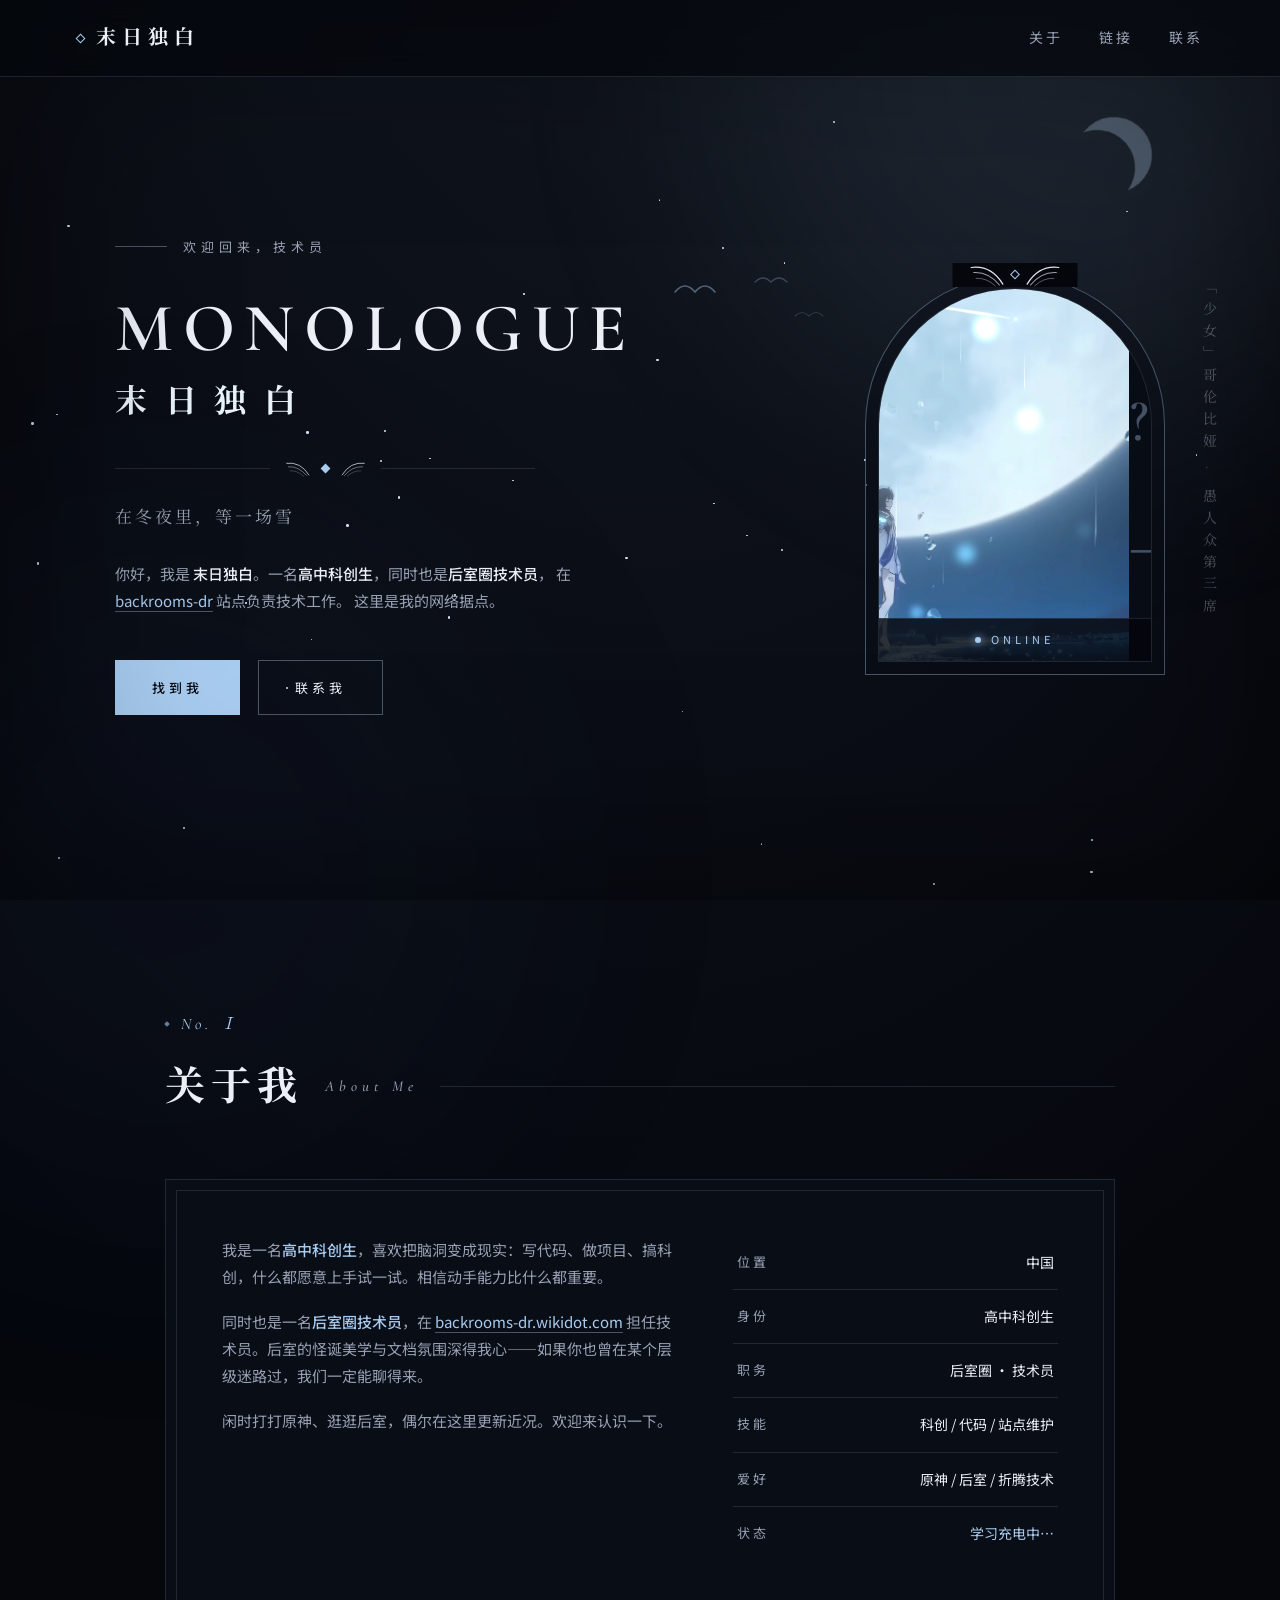
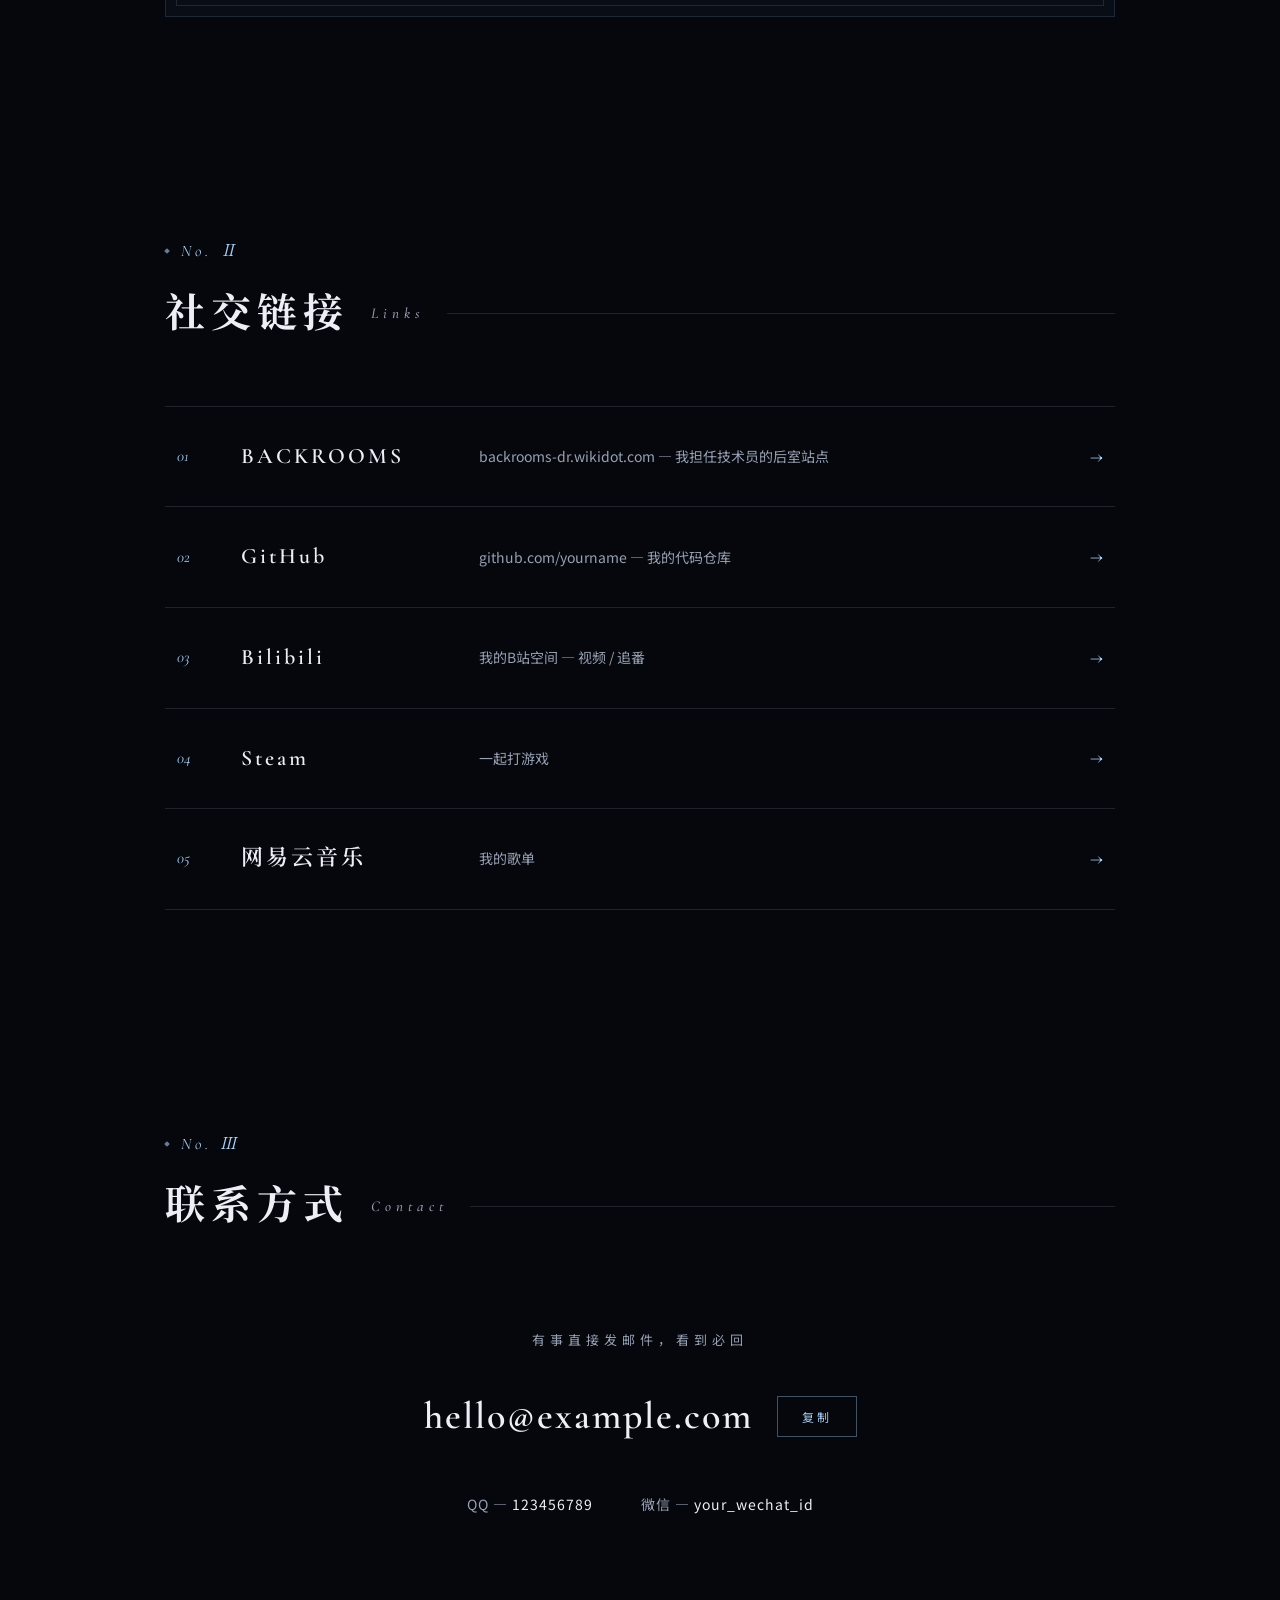
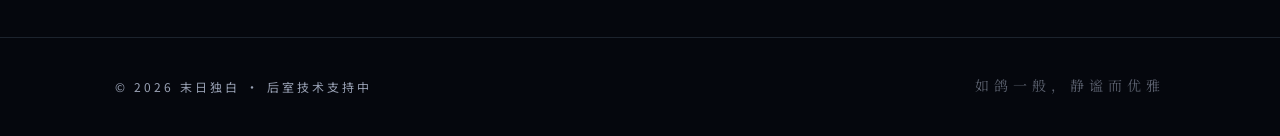
==== index.html @ f0ac4d28 "Initial commit: 末日独白个人主页" ====
<!DOCTYPE html>
<html lang="zh-CN">
<head>
<meta charset="UTF-8">
<meta name="viewport" content="width=device-width, initial-scale=1.0">
<!-- ============ 网页标题（浏览器标签页显示的文字） ============ -->
<title>末日独白 // 个人主页</title>
<!-- 衬线字体（优雅高级感），加载失败会自动用系统字体，不影响使用 -->
<link rel="preconnect" href="https://fonts.googleapis.com">
<link href="https://fonts.googleapis.com/css2?family=Cormorant+Garamond:ital,wght@0,500;0,600;0,700;1,500&family=Noto+Serif+SC:wght@400;600;700&family=Noto+Sans+SC:wght@400;500&display=swap" rel="stylesheet">
<style>
/* ============================================================
   配色变量 —— 月光冰蓝 × 银白（哥伦比娅印象 · 月夜白翼）
   ============================================================ */
:root {
  --bg: #05070d;                        /* 页面底色：深夜蓝黑 */
  --bg-card: #090d16;                   /* 卡片底色 */
  --line: rgba(168,204,240,.14);        /* 细线（发丝级） */
  --line-strong: rgba(168,204,240,.38); /* 强调细线 */
  --accent: #a8ccf0;                    /* 主色：月光冰蓝 */
  --accent-2: #e9f1fb;                  /* 副色：银白（白翼鸽羽） */
  --text: #eceff6;                      /* 主文字 */
  --text-dim: #98a0b3;                  /* 次要文字 */
  --serif: 'Cormorant Garamond', 'Noto Serif SC', 'Songti SC', serif;
  --sans: 'Noto Sans SC', 'Microsoft YaHei', sans-serif;
}

* { margin: 0; padding: 0; box-sizing: border-box; }
html { scroll-behavior: smooth; scroll-padding-top: 90px; }

body {
  background:
    radial-gradient(ellipse 90% 55% at 50% -10%, rgba(150,185,230,.09), transparent),
    var(--bg);
  color: var(--text);
  font-family: var(--sans);
  overflow-x: hidden;
  line-height: 1.8;
}

::selection { background: var(--accent); color: #000; }

/* 细滚动条 */
::-webkit-scrollbar { width: 8px; }
::-webkit-scrollbar-track { background: var(--bg); }
::-webkit-scrollbar-thumb { background: #1c2740; border-radius: 4px; }
::-webkit-scrollbar-thumb:hover { background: #2a3a5c; }

/* 页面四角暗角（聚焦视线） */
.vignette {
  position: fixed; inset: 0; z-index: 40; pointer-events: none;
  box-shadow: inset 0 0 16vw rgba(0,0,0,.5);
}

/* ============================================================
   背景层：柔光 + 星空 + 飘落的白羽（后两者由脚本生成）
   ============================================================ */
.bg-glow {
  position: fixed; z-index: -2; pointer-events: none;
  width: 55vw; height: 55vw; border-radius: 50%;
  filter: blur(130px); opacity: .1;
}
.bg-glow.g1 { top: -22vw; right: -12vw; background: var(--accent); }
.bg-glow.g2 { bottom: -25vw; left: -15vw; background: #22355e; }

.star {
  position: fixed; z-index: -1; pointer-events: none;
  width: var(--s); height: var(--s); border-radius: 50%;
  background: #cfe0f5;
  left: var(--x); top: var(--y);
  animation: twinkle var(--d) ease-in-out var(--delay) infinite alternate;
}
@keyframes twinkle { from { opacity: .04; } to { opacity: .5; } }

.feather {
  position: fixed; top: 0; left: var(--x); z-index: -1;
  width: var(--s); height: calc(var(--s) * 1.9);
  background: linear-gradient(160deg, rgba(233,241,251,.7), rgba(168,204,240,.06));
  border-radius: 80% 0 80% 0;
  pointer-events: none; opacity: 0;
  animation: feather-fall var(--d) linear var(--delay) infinite;
}
@keyframes feather-fall {
  0%   { transform: translate3d(0, -8vh, 0) rotate(0deg); opacity: 0; }
  10%  { opacity: var(--o); }
  90%  { opacity: var(--o); }
  100% { transform: translate3d(var(--sway), 112vh, 0) rotate(300deg); opacity: 0; }
}

/* 菱形饰章 */
.dm {
  display: inline-block; width: 7px; height: 7px;
  background: var(--accent); transform: rotate(45deg); flex-shrink: 0;
}
.dm.sm { width: 4px; height: 4px; opacity: .6; }
.dm.hollow { background: transparent; border: 1px solid var(--accent); }

/* 白翼饰件（哥伦比娅头饰意象） */
.wing { width: 40px; height: 24px; display: block; color: var(--accent-2); }
.wing.flip { transform: scaleX(-1); }
.wing.w-sm { width: 28px; height: 17px; opacity: .85; }

/* ============================================================
   入场动画
   ============================================================ */
@keyframes rise { from { opacity: 0; transform: translateY(22px); } to { opacity: 1; transform: none; } }
nav { animation: rise .8s ease both; }
.hero-left > * { animation: rise .9s ease both; }
.hero-left > *:nth-child(1) { animation-delay: .15s; }
.hero-left > *:nth-child(2) { animation-delay: .25s; }
.hero-left > *:nth-child(3) { animation-delay: .35s; }
.hero-left > *:nth-child(4) { animation-delay: .45s; }
.hero-left > *:nth-child(5) { animation-delay: .55s; }
.hero-left > *:nth-child(6) { animation-delay: .65s; }
.hero-left > *:nth-child(7) { animation-delay: .75s; }
.hero-right { animation: rise 1s .4s ease both; }

/* ============================================================
   导航栏
   ============================================================ */
nav {
  position: fixed; top: 0; left: 0; right: 0; z-index: 100;
  display: flex; justify-content: space-between; align-items: center;
  padding: 20px 6vw;
  background: rgba(5,7,13,.72);
  backdrop-filter: blur(14px);
  -webkit-backdrop-filter: blur(14px);
  border-bottom: 1px solid var(--line);
}
.nav-logo {
  font-family: var(--serif); font-weight: 700; font-size: 20px;
  letter-spacing: 6px; color: var(--text); text-decoration: none;
  display: flex; align-items: center; gap: 12px;
}
.nav-links { display: flex; gap: 36px; }
.nav-links a {
  color: var(--text-dim); text-decoration: none; font-size: 14px;
  letter-spacing: 3px; transition: color .3s; position: relative; padding: 4px 0;
}
.nav-links a::after {
  content: ''; position: absolute; left: 0; right: 0; bottom: 0; height: 1px;
  background: var(--accent); transform: scaleX(0); transition: transform .35s;
  transform-origin: left;
}
.nav-links a:hover { color: var(--text); }
.nav-links a:hover::after { transform: scaleX(1); }

/* ============================================================
   Hero 主视觉区
   ============================================================ */
.hero {
  min-height: 100vh;
  display: flex; align-items: center; justify-content: space-between;
  gap: 70px; padding: 150px 9vw 100px;
  position: relative;
}
.hero-left { max-width: 600px; }

.hero-tag {
  color: var(--text-dim); font-size: 13px; letter-spacing: 5px;
  margin-bottom: 34px; display: flex; align-items: center; gap: 16px;
}
.hero-tag::before { content: ''; width: 52px; height: 1px; background: var(--line-strong); }

.hero-name {
  font-family: var(--serif);
  font-size: clamp(36px, 5.6vw, 68px);
  font-weight: 600; line-height: 1.1;
  letter-spacing: .14em;
  margin-bottom: 6px;
}
.hero-cn {
  font-family: var(--serif);
  font-size: clamp(22px, 3vw, 32px); font-weight: 700;
  letter-spacing: .55em; color: var(--accent-2);
}

/* 分隔线 · 白翼衔菱 */
.hero-divider { display: flex; align-items: center; gap: 12px; margin: 30px 0 26px; max-width: 420px; }
.hero-divider::before, .hero-divider::after { content: ''; flex: 1; height: 1px; background: var(--line); }

/* 轮播短句（淡入淡出） */
.hero-motto {
  font-family: var(--serif); font-size: 17px; color: var(--text-dim);
  letter-spacing: 3px; min-height: 30px; margin-bottom: 26px;
}
.hero-motto span { transition: opacity .6s ease; }
.hero-motto span.fade { opacity: 0; }

.hero-desc { color: var(--text-dim); max-width: 520px; margin-bottom: 46px; font-size: 15px; }
.hero-desc b { color: var(--text); font-weight: 500; }
.hero-desc a { color: var(--accent); text-decoration: none; border-bottom: 1px solid var(--line-strong); transition: color .3s, border-color .3s; }
.hero-desc a:hover { color: var(--accent-2); border-color: var(--accent-2); }

.hero-btns { display: flex; gap: 18px; flex-wrap: wrap; }
.btn {
  font-size: 13px; letter-spacing: 4px; padding: 15px 36px;
  text-decoration: none; transition: all .35s; border: 1px solid var(--line-strong);
}
.btn-primary { background: var(--accent); border-color: var(--accent); color: #070b14; font-weight: 500; }
.btn-primary:hover { background: var(--accent-2); border-color: var(--accent-2); }
.btn-ghost { color: var(--text); background: transparent; }
.btn-ghost:hover { border-color: var(--accent); color: var(--accent); }

/* 弯月（月夜意象） */
.hero-moon {
  position: absolute; top: 13vh; right: 10vw; z-index: -1;
  width: 76px; height: 76px; border-radius: 50%;
  box-shadow: inset -20px 7px 0 0 rgba(190,215,245,.3);
  transform: rotate(-18deg);
  animation: moon-drift 12s ease-in-out infinite alternate;
  pointer-events: none;
}
@keyframes moon-drift { from { transform: rotate(-18deg) translateY(0); } to { transform: rotate(-18deg) translateY(14px); } }

/* 鸽群线稿 */
.hero-birds {
  position: absolute; top: 30vh; right: 34vw; z-index: -1;
  opacity: .55; animation: birds-drift 10s ease-in-out infinite alternate;
  pointer-events: none;
}
@keyframes birds-drift {
  from { transform: translate(0, 0); }
  to   { transform: translate(-30px, 16px); }
}

/* 头像卡片（拱形画框 + 白翼冠饰 —— 哥伦比娅头饰意象） */
.hero-right { position: relative; flex-shrink: 0; }
.avatar-frame {
  width: min(300px, 32vw);
  padding: 12px;
  border: 1px solid var(--line-strong);
  border-radius: 999px 999px 0 0;   /* 拱形 */
  background: rgba(9,13,22,.5);
  position: relative;
}
.frame-ornament {
  position: absolute; top: -13px; left: 50%; transform: translateX(-50%);
  display: flex; align-items: center; gap: 7px; z-index: 3;
  padding: 0 12px; background: var(--bg);
}
.avatar-inner {
  position: relative; aspect-ratio: 3/4.1;
  border: 1px solid var(--line);
  border-radius: 999px 999px 0 0;
  overflow: hidden;
  display: flex; align-items: center; justify-content: center;
  background: var(--bg-card);
}
.avatar-inner img { width: 100%; height: 100%; object-fit: cover; display: block; }
.avatar-placeholder {
  font-family: var(--serif); color: var(--line-strong);
  font-size: 60px; font-weight: 500; user-select: none;
}
.avatar-caption {
  position: absolute; bottom: 0; left: 0; right: 0;
  display: flex; justify-content: center; align-items: center;
  padding: 11px 16px; font-size: 11px; letter-spacing: 4px;
  color: var(--accent);
  background: rgba(5,7,13,.82); border-top: 1px solid var(--line);
}
.avatar-caption i {
  width: 6px; height: 6px; border-radius: 50%; margin-right: 10px;
  background: var(--accent); box-shadow: 0 0 8px var(--accent);
}

/* 竖排中文装饰 */
.vertical-side {
  position: absolute; right: -56px; top: 4px;
  writing-mode: vertical-rl; font-family: var(--serif);
  font-size: 14px; letter-spacing: 8px;
  color: var(--text-dim); opacity: .55; user-select: none;
}

/* ============================================================
   通用区块
   ============================================================ */
section { padding: 110px 9vw; max-width: 1180px; margin: 0 auto; }
.sec-head { margin-bottom: 56px; }
.sec-num {
  font-family: var(--serif); font-style: italic; color: var(--accent);
  font-size: 16px; letter-spacing: 4px; margin-bottom: 12px;
  display: flex; align-items: center; gap: 12px;
}
.sec-title {
  font-family: var(--serif);
  font-size: clamp(28px, 4vw, 40px); font-weight: 700; letter-spacing: 6px;
  display: flex; align-items: center; gap: 22px;
}
.sec-title .en {
  font-family: var(--serif); font-style: italic; font-weight: 500;
  font-size: 15px; color: var(--text-dim); letter-spacing: 5px;
}
.sec-title .rule { flex: 1; height: 1px; background: var(--line); }

/* 滚动出现动画 */
.reveal { opacity: 0; transform: translateY(26px); transition: opacity .8s ease, transform .8s ease; }
.reveal.visible { opacity: 1; transform: none; }

/* ============================================================
   Ⅰ 关于我（双线细框卡片）
   ============================================================ */
.about-card {
  background: var(--bg-card);
  border: 1px solid var(--line);
  padding: 56px; position: relative;
  display: grid; grid-template-columns: 1.4fr 1fr; gap: 56px;
}
.about-card::before {
  content: ''; position: absolute; inset: 10px;
  border: 1px solid var(--line); pointer-events: none;
}
.about-text p { color: var(--text-dim); margin-bottom: 18px; font-size: 15px; }
.about-text b { color: var(--accent); font-weight: 500; }
.about-text a { color: var(--accent); text-decoration: none; border-bottom: 1px solid var(--line-strong); }
.about-text a:hover { color: var(--accent-2); }
.about-info { display: flex; flex-direction: column; }
.info-row {
  display: flex; justify-content: space-between; gap: 16px; padding: 14px 4px;
  border-bottom: 1px solid var(--line); font-size: 14px;
}
.info-row:last-child { border-bottom: none; }
.info-row .k { color: var(--text-dim); font-size: 13px; letter-spacing: 3px; flex-shrink: 0; }
.info-row .v { color: var(--text); text-align: right; }

/* ============================================================
   Ⅱ 社交链接
   ============================================================ */
.link-list { display: flex; flex-direction: column; border-top: 1px solid var(--line); }
.link-row {
  display: flex; align-items: center; gap: 28px;
  padding: 30px 12px; text-decoration: none; color: var(--text);
  border-bottom: 1px solid var(--line); position: relative;
  transition: padding-left .4s, background .4s;
}
.link-row::before {
  content: ''; position: absolute; left: 0; top: 0; bottom: 0; width: 0;
  background: linear-gradient(90deg, rgba(168,204,240,.07), transparent);
  transition: width .4s;
}
.link-row:hover { padding-left: 30px; }
.link-row:hover::before { width: 100%; }
.link-idx {
  font-family: var(--serif); font-style: italic; color: var(--accent);
  font-size: 16px; width: 36px; flex-shrink: 0;
}
.link-name {
  font-family: var(--serif); font-size: 22px; font-weight: 600;
  letter-spacing: 3px; min-width: 210px;
}
.link-desc { color: var(--text-dim); font-size: 14px; flex: 1; }
.link-arrow {
  font-family: var(--serif); color: var(--accent); font-size: 20px;
  transition: transform .4s;
}
.link-row:hover .link-arrow { transform: translateX(8px); }

/* ============================================================
   Ⅲ 联系方式
   ============================================================ */
.contact-box { text-align: center; padding: 30px 0 10px; }
.contact-hint { color: var(--text-dim); font-size: 13px; letter-spacing: 5px; margin-bottom: 30px; }
.email-line { display: inline-flex; align-items: center; gap: 24px; flex-wrap: wrap; justify-content: center; }
.email-text {
  font-family: var(--serif); font-size: clamp(22px, 4vw, 38px);
  font-weight: 600; color: var(--text); letter-spacing: 2px;
}
.copy-btn {
  font-size: 12px; letter-spacing: 3px; font-family: var(--sans);
  background: transparent; color: var(--accent);
  border: 1px solid var(--line-strong);
  padding: 11px 24px; cursor: pointer; transition: all .3s;
}
.copy-btn:hover { border-color: var(--accent); background: rgba(168,204,240,.08); }
.contact-alt { margin-top: 42px; display: flex; gap: 48px; justify-content: center; flex-wrap: wrap; }
.contact-alt .item { font-size: 14px; color: var(--text-dim); letter-spacing: 1px; }
.contact-alt .item span { color: var(--text); }

/* ============================================================
   页脚
   ============================================================ */
footer {
  border-top: 1px solid var(--line); padding: 36px 9vw;
  display: flex; justify-content: space-between; align-items: center; flex-wrap: wrap; gap: 12px;
  font-size: 12px; color: var(--text-dim); letter-spacing: 3px;
}
footer .motto { font-family: var(--serif); font-size: 14px; letter-spacing: 5px; opacity: .6; }

/* ============================================================
   手机端适配
   ============================================================ */
@media (max-width: 900px) {
  .hero { flex-direction: column-reverse; justify-content: center; gap: 48px; padding-top: 130px; }
  .hero-right { align-self: center; }
  .vertical-side, .hero-birds, .hero-moon { display: none; }
  .about-card { grid-template-columns: 1fr; padding: 36px 26px; gap: 36px; }
  .link-name { min-width: 0; }
  .link-desc { display: none; }
  .nav-links { gap: 20px; }
  .nav-links a { font-size: 12px; letter-spacing: 2px; }
  .hero-cn { letter-spacing: .35em; }
}
</style>
</head>
<body>

<!-- 白翼饰件模板（哥伦比娅头饰意象，页面各处复用） -->
<svg style="display:none" aria-hidden="true">
  <symbol id="wing" viewBox="0 0 48 28">
    <path d="M2 25 Q16 2 40 5"  fill="none" stroke="currentColor" stroke-width="1.5" stroke-linecap="round" opacity=".95"/>
    <path d="M6 26 Q19 10 37 11" fill="none" stroke="currentColor" stroke-width="1.3" stroke-linecap="round" opacity=".65"/>
    <path d="M11 27 Q22 17 34 18" fill="none" stroke="currentColor" stroke-width="1.1" stroke-linecap="round" opacity=".4"/>
  </symbol>
</svg>

<!-- 背景柔光 + 暗角 -->
<div class="bg-glow g1"></div>
<div class="bg-glow g2"></div>
<div class="vignette"></div>

<!-- ==================== 导航栏 ==================== -->
<nav>
  <a class="nav-logo" href="#"><span class="dm hollow"></span>末日独白</a>
  <div class="nav-links">
    <a href="#about">关于</a>
    <a href="#links">链接</a>
    <a href="#contact">联系</a>
  </div>
</nav>

<!-- ==================== Hero 主视觉 ==================== -->
<header class="hero">
  <div class="hero-left">
    <div class="hero-tag">欢迎回来，技术员</div>

    <h1 class="hero-name">MONOLOGUE</h1>
    <div class="hero-cn">末日独白</div>

    <div class="hero-divider">
      <svg class="wing w-sm flip"><use href="#wing"/></svg>
      <span class="dm"></span>
      <svg class="wing w-sm"><use href="#wing"/></svg>
    </div>

    <!-- 轮播句子在底部 <script> 里的 phrases 数组修改 -->
    <div class="hero-motto"><span id="motto"></span></div>

    <p class="hero-desc">
      你好，我是 <b>末日独白</b>。一名<b>高中科创生</b>，同时也是<b>后室圈技术员</b>，
      在 <a href="https://backrooms-dr.wikidot.com/" target="_blank" rel="noopener">backrooms-dr</a> 站点负责技术工作。
      这里是我的网络据点。
    </p>

    <div class="hero-btns">
      <a class="btn btn-primary" href="#links">找到我</a>
      <a class="btn btn-ghost" href="#contact">联系我</a>
    </div>
  </div>

  <div class="hero-right">
    <div class="avatar-frame">
      <!-- 拱顶白翼冠饰 -->
      <div class="frame-ornament">
        <svg class="wing flip"><use href="#wing"/></svg>
        <span class="dm hollow"></span>
        <svg class="wing"><use href="#wing"/></svg>
      </div>
      <!--
        更换头像方法：把你的头像图片改名为 avatar.png，
        和本文件放在同一个文件夹即可。建议竖图，拱形裁切。
      -->
      <div class="avatar-inner">
        <img src="avatar.png" alt="avatar" onerror="this.style.display='none'">
        <div class="avatar-placeholder">?_?</div>
        <div class="avatar-caption"><i></i>ONLINE</div>
      </div>
    </div>
    <div class="vertical-side">「少女」哥伦比娅 · 愚人众第三席</div>
  </div>

  <!-- 弯月 + 鸽群线稿 -->
  <div class="hero-moon"></div>
  <svg class="hero-birds" width="180" height="70" viewBox="0 0 180 70" fill="none" stroke="var(--accent)" stroke-linecap="round" aria-hidden="true">
    <path d="M10 22 Q20 10 30 22 Q40 10 50 22" stroke-width="1.6" opacity=".8"/>
    <path d="M90 12 Q98 4 106 12 Q114 4 122 12" stroke-width="1.3" opacity=".5"/>
    <path d="M130 46 Q137 39 144 46 Q151 39 158 46" stroke-width="1.1" opacity=".35"/>
  </svg>
</header>

<!-- ==================== Ⅰ 关于我 ==================== -->
<section id="about">
  <div class="sec-head reveal">
    <div class="sec-num"><span class="dm sm"></span>No. Ⅰ</div>
    <h2 class="sec-title">关于我 <span class="en">About Me</span><span class="rule"></span></h2>
  </div>
  <div class="about-card reveal">
    <div class="about-text">
      <p>我是一名<b>高中科创生</b>，喜欢把脑洞变成现实：写代码、做项目、搞科创，什么都愿意上手试一试。相信动手能力比什么都重要。</p>
      <p>同时也是一名<b>后室圈技术员</b>，在 <a href="https://backrooms-dr.wikidot.com/" target="_blank" rel="noopener">backrooms-dr.wikidot.com</a> 担任技术员。后室的怪诞美学与文档氛围深得我心——如果你也曾在某个层级迷路过，我们一定能聊得来。</p>
      <p>闲时打打原神、逛逛后室，偶尔在这里更新近况。欢迎来认识一下。</p>
    </div>
    <div class="about-info">
      <div class="info-row"><span class="k">位置</span><span class="v">中国</span></div>
      <div class="info-row"><span class="k">身份</span><span class="v">高中科创生</span></div>
      <div class="info-row"><span class="k">职务</span><span class="v">后室圈 · 技术员</span></div>
      <div class="info-row"><span class="k">技能</span><span class="v">科创 / 代码 / 站点维护</span></div>
      <div class="info-row"><span class="k">爱好</span><span class="v">原神 / 后室 / 折腾技术</span></div>
      <div class="info-row"><span class="k">状态</span><span class="v" style="color:var(--accent)">学习充电中…</span></div>
    </div>
  </div>
</section>

<!-- ==================== Ⅱ 社交链接 ==================== -->
<section id="links">
  <div class="sec-head reveal">
    <div class="sec-num"><span class="dm sm"></span>No. Ⅱ</div>
    <h2 class="sec-title">社交链接 <span class="en">Links</span><span class="rule"></span></h2>
  </div>
  <div class="link-list reveal">
    <!-- 想增删链接：复制或删除一整行 a 标签即可 -->
    <a class="link-row" href="https://backrooms-dr.wikidot.com/" target="_blank" rel="noopener">
      <span class="link-idx">01</span>
      <span class="link-name">BACKROOMS</span>
      <span class="link-desc">backrooms-dr.wikidot.com — 我担任技术员的后室站点</span>
      <span class="link-arrow">→</span>
    </a>
    <a class="link-row" href="https://github.com/yourname" target="_blank" rel="noopener">
      <span class="link-idx">02</span>
      <span class="link-name">GitHub</span>
      <span class="link-desc">github.com/yourname — 我的代码仓库</span>
      <span class="link-arrow">→</span>
    </a>
    <a class="link-row" href="https://space.bilibili.com/xxxx" target="_blank" rel="noopener">
      <span class="link-idx">03</span>
      <span class="link-name">Bilibili</span>
      <span class="link-desc">我的B站空间 — 视频 / 追番</span>
      <span class="link-arrow">→</span>
    </a>
    <a class="link-row" href="https://steamcommunity.com/id/yourname" target="_blank" rel="noopener">
      <span class="link-idx">04</span>
      <span class="link-name">Steam</span>
      <span class="link-desc">一起打游戏</span>
      <span class="link-arrow">→</span>
    </a>
    <a class="link-row" href="https://music.163.com/#/user/home?id=xxxx" target="_blank" rel="noopener">
      <span class="link-idx">05</span>
      <span class="link-name">网易云音乐</span>
      <span class="link-desc">我的歌单</span>
      <span class="link-arrow">→</span>
    </a>
  </div>
</section>

<!-- ==================== Ⅲ 联系方式 ==================== -->
<section id="contact">
  <div class="sec-head reveal">
    <div class="sec-num"><span class="dm sm"></span>No. Ⅲ</div>
    <h2 class="sec-title">联系方式 <span class="en">Contact</span><span class="rule"></span></h2>
  </div>
  <div class="contact-box reveal">
    <div class="contact-hint">有事直接发邮件，看到必回</div>
    <div class="email-line">
      <!-- 修改这里：换成你的邮箱 -->
      <span class="email-text" id="email">hello@example.com</span>
      <button class="copy-btn" id="copyBtn">复制</button>
    </div>
    <div class="contact-alt">
      <!-- 修改这里：其他联系方式 -->
      <div class="item">QQ — <span>123456789</span></div>
      <div class="item">微信 — <span>your_wechat_id</span></div>
    </div>
  </div>
</section>

<!-- ==================== 页脚 ==================== -->
<footer>
  <div>© <span id="year"></span> 末日独白 · 后室技术支持中</div>
  <div class="motto">如鸽一般，静谧而优雅</div>
</footer>

<script>
/* ============================================================
   短句轮播（淡入淡出）—— 修改下面数组里的句子，想几句都行
   ============================================================ */
const phrases = [
  '高中科创生，动手派',
  '后室圈技术员，随时待命',
  '如鸽一般，静谧而优雅',
  '在冬夜里，等一场雪',
];
const mottoEl = document.getElementById('motto');
let mpi = 0;
mottoEl.textContent = phrases[0];
setInterval(() => {
  mottoEl.classList.add('fade');
  setTimeout(() => {
    mpi = (mpi + 1) % phrases.length;
    mottoEl.textContent = phrases[mpi];
    mottoEl.classList.remove('fade');
  }, 600);
}, 3200);

/* ============================================================
   星空 —— 数量改 STAR_COUNT
   ============================================================ */
const STAR_COUNT = 42;
for (let i = 0; i < STAR_COUNT; i++) {
  const s = document.createElement('i');
  s.className = 'star';
  s.style.setProperty('--x', Math.random() * 100 + 'vw');
  s.style.setProperty('--y', Math.random() * 100 + 'vh');
  s.style.setProperty('--s', (1 + Math.random() * 1.6) + 'px');
  s.style.setProperty('--d', (3 + Math.random() * 5) + 's');
  s.style.setProperty('--delay', (-Math.random() * 6) + 's');
  document.body.appendChild(s);
}

/* ============================================================
   飘落白羽 —— 数量改 FEATHER_COUNT
   ============================================================ */
const FEATHER_COUNT = 9;
for (let i = 0; i < FEATHER_COUNT; i++) {
  const f = document.createElement('i');
  f.className = 'feather';
  f.style.setProperty('--x', Math.random() * 100 + 'vw');
  f.style.setProperty('--s', (6 + Math.random() * 8) + 'px');
  f.style.setProperty('--d', (18 + Math.random() * 16) + 's');
  f.style.setProperty('--delay', (-Math.random() * 34) + 's');
  f.style.setProperty('--sway', ((Math.random() - 0.5) * 14) + 'vw');
  f.style.setProperty('--o', (0.08 + Math.random() * 0.18).toFixed(2));
  document.body.appendChild(f);
}

/* ============================================================
   滚动出现动画
   ============================================================ */
const observer = new IntersectionObserver(entries => {
  entries.forEach(e => { if (e.isIntersecting) e.target.classList.add('visible'); });
}, { threshold: 0.15 });
document.querySelectorAll('.reveal').forEach(el => observer.observe(el));

/* ============================================================
   复制邮箱按钮
   ============================================================ */
const copyBtn = document.getElementById('copyBtn');
copyBtn.addEventListener('click', () => {
  const email = document.getElementById('email').textContent.trim();
  navigator.clipboard.writeText(email).then(() => {
    copyBtn.textContent = '已复制';
    setTimeout(() => copyBtn.textContent = '复制', 1500);
  }).catch(() => {
    copyBtn.textContent = '失败';
    setTimeout(() => copyBtn.textContent = '复制', 1500);
  });
});

/* 页脚年份自动更新 */
document.getElementById('year').textContent = new Date().getFullYear();
</script>
</body>
</html>
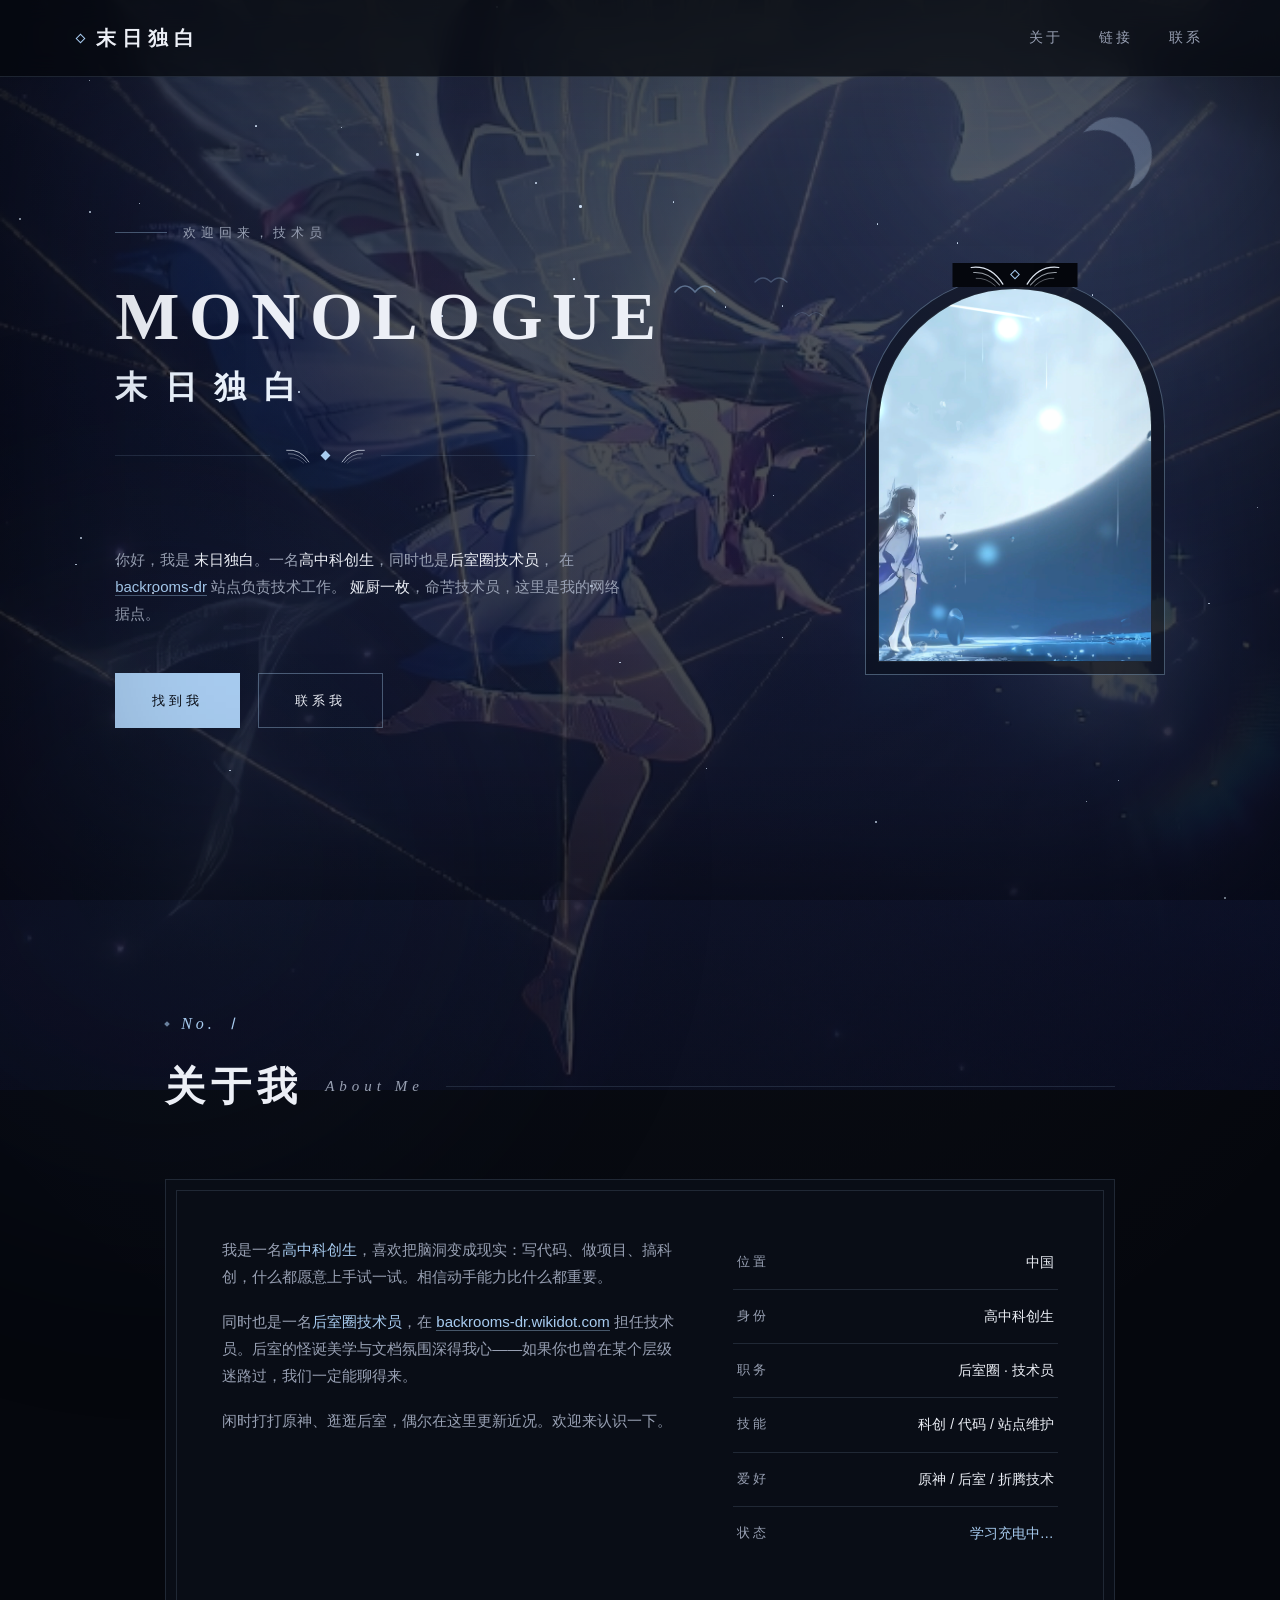
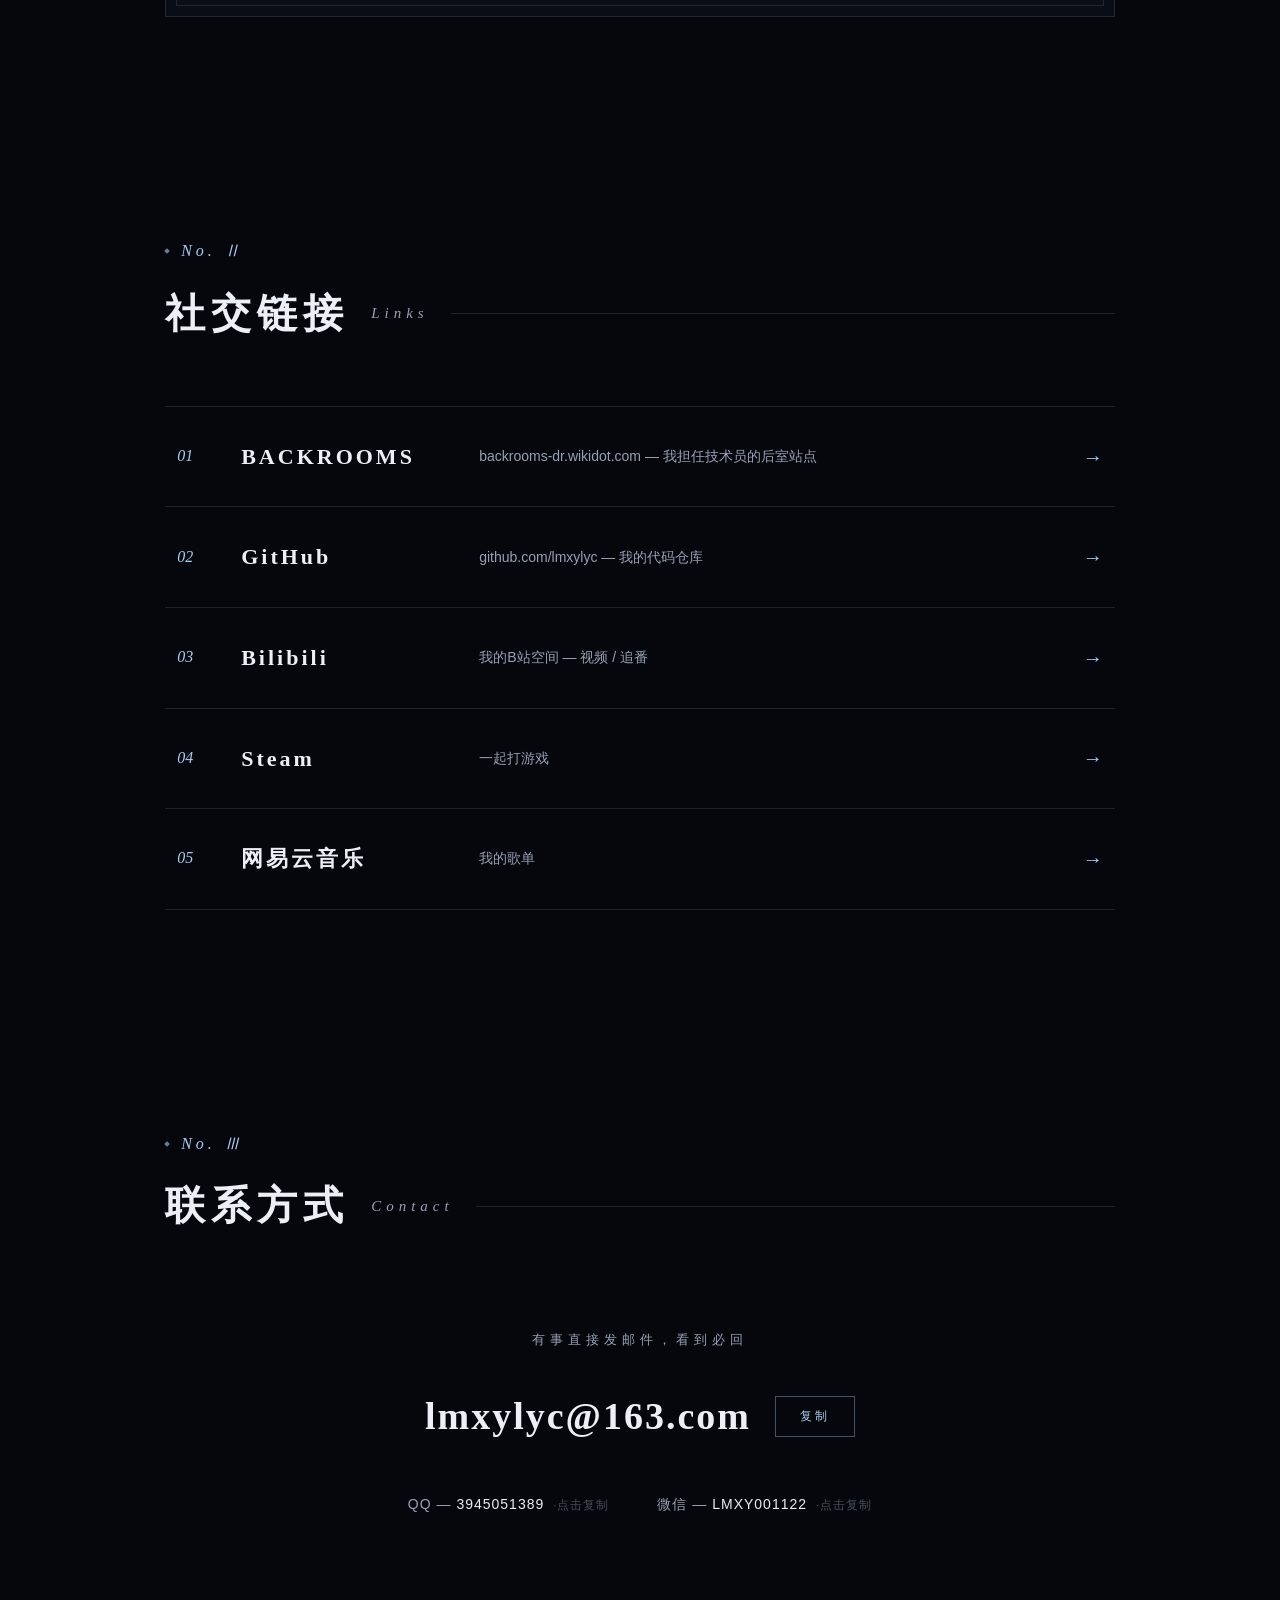
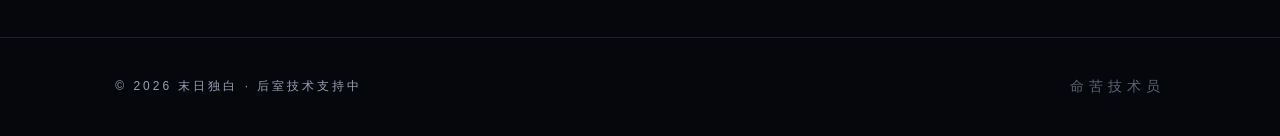
==== commit d96a13de: "Add files via upload" ====
--- a/index.html
+++ b/index.html
@@ -1,661 +1,1280 @@
 <!DOCTYPE html>
 <html lang="zh-CN">
+
 <head>
-<meta charset="UTF-8">
-<meta name="viewport" content="width=device-width, initial-scale=1.0">
-<!-- ============ 网页标题（浏览器标签页显示的文字） ============ -->
-<title>末日独白 // 个人主页</title>
-<!-- 衬线字体（优雅高级感），加载失败会自动用系统字体，不影响使用 -->
-<link rel="preconnect" href="https://fonts.googleapis.com">
-<link href="https://fonts.googleapis.com/css2?family=Cormorant+Garamond:ital,wght@0,500;0,600;0,700;1,500&family=Noto+Serif+SC:wght@400;600;700&family=Noto+Sans+SC:wght@400;500&display=swap" rel="stylesheet">
-<style>
-/* ============================================================
+  <meta charset="UTF-8">
+  <meta name="viewport" content="width=device-width, initial-scale=1.0">
+  <!-- ============ 网页标题（浏览器标签页显示的文字） ============ -->
+  <title>末日独白 // 个人主页</title>
+  <!-- 不使用 Google Fonts（fonts.gstatic.com 在国内无法访问），直接用系统预装字体 -->
+  <style>
+    /* ============================================================
    配色变量 —— 月光冰蓝 × 银白（哥伦比娅印象 · 月夜白翼）
    ============================================================ */
-:root {
-  --bg: #05070d;                        /* 页面底色：深夜蓝黑 */
-  --bg-card: #090d16;                   /* 卡片底色 */
-  --line: rgba(168,204,240,.14);        /* 细线（发丝级） */
-  --line-strong: rgba(168,204,240,.38); /* 强调细线 */
-  --accent: #a8ccf0;                    /* 主色：月光冰蓝 */
-  --accent-2: #e9f1fb;                  /* 副色：银白（白翼鸽羽） */
-  --text: #eceff6;                      /* 主文字 */
-  --text-dim: #98a0b3;                  /* 次要文字 */
-  --serif: 'Cormorant Garamond', 'Noto Serif SC', 'Songti SC', serif;
-  --sans: 'Noto Sans SC', 'Microsoft YaHei', sans-serif;
-}
-
-* { margin: 0; padding: 0; box-sizing: border-box; }
-html { scroll-behavior: smooth; scroll-padding-top: 90px; }
-
-body {
-  background:
-    radial-gradient(ellipse 90% 55% at 50% -10%, rgba(150,185,230,.09), transparent),
-    var(--bg);
-  color: var(--text);
-  font-family: var(--sans);
-  overflow-x: hidden;
-  line-height: 1.8;
-}
-
-::selection { background: var(--accent); color: #000; }
-
-/* 细滚动条 */
-::-webkit-scrollbar { width: 8px; }
-::-webkit-scrollbar-track { background: var(--bg); }
-::-webkit-scrollbar-thumb { background: #1c2740; border-radius: 4px; }
-::-webkit-scrollbar-thumb:hover { background: #2a3a5c; }
-
-/* 页面四角暗角（聚焦视线） */
-.vignette {
-  position: fixed; inset: 0; z-index: 40; pointer-events: none;
-  box-shadow: inset 0 0 16vw rgba(0,0,0,.5);
-}
-
-/* ============================================================
+    :root {
+      --bg: #05070d;
+      /* 页面底色：深夜蓝黑 */
+      --bg-card: #090d16;
+      /* 卡片底色 */
+      --line: rgba(168, 204, 240, .14);
+      /* 细线（发丝级） */
+      --line-strong: rgba(168, 204, 240, .38);
+      /* 强调细线 */
+      --accent: #a8ccf0;
+      /* 主色：月光冰蓝 */
+      --accent-2: #e9f1fb;
+      /* 副色：银白（白翼鸽羽） */
+      --text: #eceff6;
+      /* 主文字 */
+      --text-dim: #98a0b3;
+      /* 次要文字 */
+      --serif: 'Songti SC', 'SimSun', 'STSong', 'Source Han Serif SC', 'Times New Roman', serif;
+      --sans: 'PingFang SC', 'Microsoft YaHei', 'Microsoft YaHei UI', 'Source Han Sans SC', 'Noto Sans CJK SC', 'Segoe UI', sans-serif;
+    }
+
+    * {
+      margin: 0;
+      padding: 0;
+      box-sizing: border-box;
+    }
+
+    html {
+      scroll-behavior: smooth;
+      scroll-padding-top: 90px;
+    }
+
+    body {
+      background:
+        radial-gradient(ellipse 90% 55% at 50% -10%, rgba(150, 185, 230, .09), transparent),
+        linear-gradient(rgba(5, 7, 13, .72), rgba(5, 7, 13, .88)),
+        url('bg.jpg') center/cover no-repeat fixed,
+        var(--bg);
+      color: var(--text);
+      font-family: var(--sans);
+      overflow-x: hidden;
+      line-height: 1.8;
+    }
+
+    ::selection {
+      background: var(--accent);
+      color: #000;
+    }
+
+    /* 细滚动条 */
+    ::-webkit-scrollbar {
+      width: 8px;
+    }
+
+    ::-webkit-scrollbar-track {
+      background: var(--bg);
+    }
+
+    ::-webkit-scrollbar-thumb {
+      background: #1c2740;
+      border-radius: 4px;
+    }
+
+    ::-webkit-scrollbar-thumb:hover {
+      background: #2a3a5c;
+    }
+
+    /* 页面四角暗角（聚焦视线） */
+    .vignette {
+      position: fixed;
+      inset: 0;
+      z-index: 40;
+      pointer-events: none;
+      box-shadow: inset 0 0 16vw rgba(0, 0, 0, .5);
+    }
+
+    /* ============================================================
    背景层：柔光 + 星空 + 飘落的白羽（后两者由脚本生成）
    ============================================================ */
-.bg-glow {
-  position: fixed; z-index: -2; pointer-events: none;
-  width: 55vw; height: 55vw; border-radius: 50%;
-  filter: blur(130px); opacity: .1;
-}
-.bg-glow.g1 { top: -22vw; right: -12vw; background: var(--accent); }
-.bg-glow.g2 { bottom: -25vw; left: -15vw; background: #22355e; }
-
-.star {
-  position: fixed; z-index: -1; pointer-events: none;
-  width: var(--s); height: var(--s); border-radius: 50%;
-  background: #cfe0f5;
-  left: var(--x); top: var(--y);
-  animation: twinkle var(--d) ease-in-out var(--delay) infinite alternate;
-}
-@keyframes twinkle { from { opacity: .04; } to { opacity: .5; } }
-
-.feather {
-  position: fixed; top: 0; left: var(--x); z-index: -1;
-  width: var(--s); height: calc(var(--s) * 1.9);
-  background: linear-gradient(160deg, rgba(233,241,251,.7), rgba(168,204,240,.06));
-  border-radius: 80% 0 80% 0;
-  pointer-events: none; opacity: 0;
-  animation: feather-fall var(--d) linear var(--delay) infinite;
-}
-@keyframes feather-fall {
-  0%   { transform: translate3d(0, -8vh, 0) rotate(0deg); opacity: 0; }
-  10%  { opacity: var(--o); }
-  90%  { opacity: var(--o); }
-  100% { transform: translate3d(var(--sway), 112vh, 0) rotate(300deg); opacity: 0; }
-}
-
-/* 菱形饰章 */
-.dm {
-  display: inline-block; width: 7px; height: 7px;
-  background: var(--accent); transform: rotate(45deg); flex-shrink: 0;
-}
-.dm.sm { width: 4px; height: 4px; opacity: .6; }
-.dm.hollow { background: transparent; border: 1px solid var(--accent); }
-
-/* 白翼饰件（哥伦比娅头饰意象） */
-.wing { width: 40px; height: 24px; display: block; color: var(--accent-2); }
-.wing.flip { transform: scaleX(-1); }
-.wing.w-sm { width: 28px; height: 17px; opacity: .85; }
-
-/* ============================================================
+    .bg-glow {
+      position: fixed;
+      z-index: -2;
+      pointer-events: none;
+      width: 55vw;
+      height: 55vw;
+      border-radius: 50%;
+      filter: blur(130px);
+      opacity: .1;
+    }
+
+    .bg-glow.g1 {
+      top: -22vw;
+      right: -12vw;
+      background: var(--accent);
+    }
+
+    .bg-glow.g2 {
+      bottom: -25vw;
+      left: -15vw;
+      background: #22355e;
+    }
+
+    .star {
+      position: fixed;
+      z-index: -1;
+      pointer-events: none;
+      width: var(--s);
+      height: var(--s);
+      border-radius: 50%;
+      background: #cfe0f5;
+      left: var(--x);
+      top: var(--y);
+      animation: twinkle var(--d) ease-in-out var(--delay) infinite alternate;
+    }
+
+    @keyframes twinkle {
+      from {
+        opacity: .04;
+      }
+
+      to {
+        opacity: .5;
+      }
+    }
+
+    .feather {
+      position: fixed;
+      top: 0;
+      left: var(--x);
+      z-index: -1;
+      width: var(--s);
+      height: calc(var(--s) * 1.9);
+      background: linear-gradient(160deg, rgba(233, 241, 251, .7), rgba(168, 204, 240, .06));
+      border-radius: 80% 0 80% 0;
+      pointer-events: none;
+      opacity: 0;
+      animation: feather-fall var(--d) linear var(--delay) infinite;
+    }
+
+    @keyframes feather-fall {
+      0% {
+        transform: translate3d(0, -8vh, 0) rotate(0deg);
+        opacity: 0;
+      }
+
+      10% {
+        opacity: var(--o);
+      }
+
+      90% {
+        opacity: var(--o);
+      }
+
+      100% {
+        transform: translate3d(var(--sway), 112vh, 0) rotate(300deg);
+        opacity: 0;
+      }
+    }
+
+    /* 菱形饰章 */
+    .dm {
+      display: inline-block;
+      width: 7px;
+      height: 7px;
+      background: var(--accent);
+      transform: rotate(45deg);
+      flex-shrink: 0;
+    }
+
+    .dm.sm {
+      width: 4px;
+      height: 4px;
+      opacity: .6;
+    }
+
+    .dm.hollow {
+      background: transparent;
+      border: 1px solid var(--accent);
+    }
+
+    /* 白翼饰件（哥伦比娅头饰意象） */
+    .wing {
+      width: 40px;
+      height: 24px;
+      display: block;
+      color: var(--accent-2);
+    }
+
+    .wing.flip {
+      transform: scaleX(-1);
+    }
+
+    .wing.w-sm {
+      width: 28px;
+      height: 17px;
+      opacity: .85;
+    }
+
+    /* ============================================================
    入场动画
    ============================================================ */
-@keyframes rise { from { opacity: 0; transform: translateY(22px); } to { opacity: 1; transform: none; } }
-nav { animation: rise .8s ease both; }
-.hero-left > * { animation: rise .9s ease both; }
-.hero-left > *:nth-child(1) { animation-delay: .15s; }
-.hero-left > *:nth-child(2) { animation-delay: .25s; }
-.hero-left > *:nth-child(3) { animation-delay: .35s; }
-.hero-left > *:nth-child(4) { animation-delay: .45s; }
-.hero-left > *:nth-child(5) { animation-delay: .55s; }
-.hero-left > *:nth-child(6) { animation-delay: .65s; }
-.hero-left > *:nth-child(7) { animation-delay: .75s; }
-.hero-right { animation: rise 1s .4s ease both; }
-
-/* ============================================================
+    @keyframes rise {
+      from {
+        opacity: 0;
+        transform: translateY(22px);
+      }
+
+      to {
+        opacity: 1;
+        transform: none;
+      }
+    }
+
+    nav {
+      animation: rise .8s ease both;
+    }
+
+    .hero-left>* {
+      animation: rise .9s ease both;
+    }
+
+    .hero-left>*:nth-child(1) {
+      animation-delay: .15s;
+    }
+
+    .hero-left>*:nth-child(2) {
+      animation-delay: .25s;
+    }
+
+    .hero-left>*:nth-child(3) {
+      animation-delay: .35s;
+    }
+
+    .hero-left>*:nth-child(4) {
+      animation-delay: .45s;
+    }
+
+    .hero-left>*:nth-child(5) {
+      animation-delay: .55s;
+    }
+
+    .hero-left>*:nth-child(6) {
+      animation-delay: .65s;
+    }
+
+    .hero-left>*:nth-child(7) {
+      animation-delay: .75s;
+    }
+
+    .hero-right {
+      animation: rise 1s .4s ease both;
+    }
+
+    /* ============================================================
    导航栏
    ============================================================ */
-nav {
-  position: fixed; top: 0; left: 0; right: 0; z-index: 100;
-  display: flex; justify-content: space-between; align-items: center;
-  padding: 20px 6vw;
-  background: rgba(5,7,13,.72);
-  backdrop-filter: blur(14px);
-  -webkit-backdrop-filter: blur(14px);
-  border-bottom: 1px solid var(--line);
-}
-.nav-logo {
-  font-family: var(--serif); font-weight: 700; font-size: 20px;
-  letter-spacing: 6px; color: var(--text); text-decoration: none;
-  display: flex; align-items: center; gap: 12px;
-}
-.nav-links { display: flex; gap: 36px; }
-.nav-links a {
-  color: var(--text-dim); text-decoration: none; font-size: 14px;
-  letter-spacing: 3px; transition: color .3s; position: relative; padding: 4px 0;
-}
-.nav-links a::after {
-  content: ''; position: absolute; left: 0; right: 0; bottom: 0; height: 1px;
-  background: var(--accent); transform: scaleX(0); transition: transform .35s;
-  transform-origin: left;
-}
-.nav-links a:hover { color: var(--text); }
-.nav-links a:hover::after { transform: scaleX(1); }
-
-/* ============================================================
+    nav {
+      position: fixed;
+      top: 0;
+      left: 0;
+      right: 0;
+      z-index: 100;
+      display: flex;
+      justify-content: space-between;
+      align-items: center;
+      padding: 20px 6vw;
+      background: rgba(5, 7, 13, .72);
+      backdrop-filter: blur(14px);
+      -webkit-backdrop-filter: blur(14px);
+      border-bottom: 1px solid var(--line);
+    }
+
+    .nav-logo {
+      font-family: var(--serif);
+      font-weight: 700;
+      font-size: 20px;
+      letter-spacing: 6px;
+      color: var(--text);
+      text-decoration: none;
+      display: flex;
+      align-items: center;
+      gap: 12px;
+    }
+
+    .nav-links {
+      display: flex;
+      gap: 36px;
+    }
+
+    .nav-links a {
+      color: var(--text-dim);
+      text-decoration: none;
+      font-size: 14px;
+      letter-spacing: 3px;
+      transition: color .3s;
+      position: relative;
+      padding: 4px 0;
+    }
+
+    .nav-links a::after {
+      content: '';
+      position: absolute;
+      left: 0;
+      right: 0;
+      bottom: 0;
+      height: 1px;
+      background: var(--accent);
+      transform: scaleX(0);
+      transition: transform .35s;
+      transform-origin: left;
+    }
+
+    .nav-links a:hover {
+      color: var(--text);
+    }
+
+    .nav-links a:hover::after {
+      transform: scaleX(1);
+    }
+
+    /* ============================================================
    Hero 主视觉区
    ============================================================ */
-.hero {
-  min-height: 100vh;
-  display: flex; align-items: center; justify-content: space-between;
-  gap: 70px; padding: 150px 9vw 100px;
-  position: relative;
-}
-.hero-left { max-width: 600px; }
-
-.hero-tag {
-  color: var(--text-dim); font-size: 13px; letter-spacing: 5px;
-  margin-bottom: 34px; display: flex; align-items: center; gap: 16px;
-}
-.hero-tag::before { content: ''; width: 52px; height: 1px; background: var(--line-strong); }
-
-.hero-name {
-  font-family: var(--serif);
-  font-size: clamp(36px, 5.6vw, 68px);
-  font-weight: 600; line-height: 1.1;
-  letter-spacing: .14em;
-  margin-bottom: 6px;
-}
-.hero-cn {
-  font-family: var(--serif);
-  font-size: clamp(22px, 3vw, 32px); font-weight: 700;
-  letter-spacing: .55em; color: var(--accent-2);
-}
-
-/* 分隔线 · 白翼衔菱 */
-.hero-divider { display: flex; align-items: center; gap: 12px; margin: 30px 0 26px; max-width: 420px; }
-.hero-divider::before, .hero-divider::after { content: ''; flex: 1; height: 1px; background: var(--line); }
-
-/* 轮播短句（淡入淡出） */
-.hero-motto {
-  font-family: var(--serif); font-size: 17px; color: var(--text-dim);
-  letter-spacing: 3px; min-height: 30px; margin-bottom: 26px;
-}
-.hero-motto span { transition: opacity .6s ease; }
-.hero-motto span.fade { opacity: 0; }
-
-.hero-desc { color: var(--text-dim); max-width: 520px; margin-bottom: 46px; font-size: 15px; }
-.hero-desc b { color: var(--text); font-weight: 500; }
-.hero-desc a { color: var(--accent); text-decoration: none; border-bottom: 1px solid var(--line-strong); transition: color .3s, border-color .3s; }
-.hero-desc a:hover { color: var(--accent-2); border-color: var(--accent-2); }
-
-.hero-btns { display: flex; gap: 18px; flex-wrap: wrap; }
-.btn {
-  font-size: 13px; letter-spacing: 4px; padding: 15px 36px;
-  text-decoration: none; transition: all .35s; border: 1px solid var(--line-strong);
-}
-.btn-primary { background: var(--accent); border-color: var(--accent); color: #070b14; font-weight: 500; }
-.btn-primary:hover { background: var(--accent-2); border-color: var(--accent-2); }
-.btn-ghost { color: var(--text); background: transparent; }
-.btn-ghost:hover { border-color: var(--accent); color: var(--accent); }
-
-/* 弯月（月夜意象） */
-.hero-moon {
-  position: absolute; top: 13vh; right: 10vw; z-index: -1;
-  width: 76px; height: 76px; border-radius: 50%;
-  box-shadow: inset -20px 7px 0 0 rgba(190,215,245,.3);
-  transform: rotate(-18deg);
-  animation: moon-drift 12s ease-in-out infinite alternate;
-  pointer-events: none;
-}
-@keyframes moon-drift { from { transform: rotate(-18deg) translateY(0); } to { transform: rotate(-18deg) translateY(14px); } }
-
-/* 鸽群线稿 */
-.hero-birds {
-  position: absolute; top: 30vh; right: 34vw; z-index: -1;
-  opacity: .55; animation: birds-drift 10s ease-in-out infinite alternate;
-  pointer-events: none;
-}
-@keyframes birds-drift {
-  from { transform: translate(0, 0); }
-  to   { transform: translate(-30px, 16px); }
-}
-
-/* 头像卡片（拱形画框 + 白翼冠饰 —— 哥伦比娅头饰意象） */
-.hero-right { position: relative; flex-shrink: 0; }
-.avatar-frame {
-  width: min(300px, 32vw);
-  padding: 12px;
-  border: 1px solid var(--line-strong);
-  border-radius: 999px 999px 0 0;   /* 拱形 */
-  background: rgba(9,13,22,.5);
-  position: relative;
-}
-.frame-ornament {
-  position: absolute; top: -13px; left: 50%; transform: translateX(-50%);
-  display: flex; align-items: center; gap: 7px; z-index: 3;
-  padding: 0 12px; background: var(--bg);
-}
-.avatar-inner {
-  position: relative; aspect-ratio: 3/4.1;
-  border: 1px solid var(--line);
-  border-radius: 999px 999px 0 0;
-  overflow: hidden;
-  display: flex; align-items: center; justify-content: center;
-  background: var(--bg-card);
-}
-.avatar-inner img { width: 100%; height: 100%; object-fit: cover; display: block; }
-.avatar-placeholder {
-  font-family: var(--serif); color: var(--line-strong);
-  font-size: 60px; font-weight: 500; user-select: none;
-}
-.avatar-caption {
-  position: absolute; bottom: 0; left: 0; right: 0;
-  display: flex; justify-content: center; align-items: center;
-  padding: 11px 16px; font-size: 11px; letter-spacing: 4px;
-  color: var(--accent);
-  background: rgba(5,7,13,.82); border-top: 1px solid var(--line);
-}
-.avatar-caption i {
-  width: 6px; height: 6px; border-radius: 50%; margin-right: 10px;
-  background: var(--accent); box-shadow: 0 0 8px var(--accent);
-}
-
-/* 竖排中文装饰 */
-.vertical-side {
-  position: absolute; right: -56px; top: 4px;
-  writing-mode: vertical-rl; font-family: var(--serif);
-  font-size: 14px; letter-spacing: 8px;
-  color: var(--text-dim); opacity: .55; user-select: none;
-}
-
-/* ============================================================
+    .hero {
+      min-height: 100vh;
+      display: flex;
+      align-items: center;
+      justify-content: space-between;
+      gap: 70px;
+      padding: 150px 9vw 100px;
+      position: relative;
+    }
+
+    .hero-left {
+      max-width: 600px;
+    }
+
+    .hero-tag {
+      color: var(--text-dim);
+      font-size: 13px;
+      letter-spacing: 5px;
+      margin-bottom: 34px;
+      display: flex;
+      align-items: center;
+      gap: 16px;
+    }
+
+    .hero-tag::before {
+      content: '';
+      width: 52px;
+      height: 1px;
+      background: var(--line-strong);
+    }
+
+    .hero-name {
+      font-family: var(--serif);
+      font-size: clamp(36px, 5.6vw, 68px);
+      font-weight: 600;
+      line-height: 1.1;
+      letter-spacing: .14em;
+      margin-bottom: 6px;
+    }
+
+    .hero-cn {
+      font-family: var(--serif);
+      font-size: clamp(22px, 3vw, 32px);
+      font-weight: 700;
+      letter-spacing: .55em;
+      color: var(--accent-2);
+    }
+
+    /* 分隔线 · 白翼衔菱 */
+    .hero-divider {
+      display: flex;
+      align-items: center;
+      gap: 12px;
+      margin: 30px 0 26px;
+      max-width: 420px;
+    }
+
+    .hero-divider::before,
+    .hero-divider::after {
+      content: '';
+      flex: 1;
+      height: 1px;
+      background: var(--line);
+    }
+
+    /* 轮播短句（淡入淡出） */
+    .hero-motto {
+      font-family: var(--serif);
+      font-size: 17px;
+      color: var(--text-dim);
+      letter-spacing: 3px;
+      min-height: 30px;
+      margin-bottom: 26px;
+    }
+
+    .hero-motto span {
+      transition: opacity .6s ease;
+    }
+
+    .hero-motto span.fade {
+      opacity: 0;
+    }
+
+    .hero-desc {
+      color: var(--text-dim);
+      max-width: 520px;
+      margin-bottom: 46px;
+      font-size: 15px;
+    }
+
+    .hero-desc b {
+      color: var(--text);
+      font-weight: 500;
+    }
+
+    .hero-desc a {
+      color: var(--accent);
+      text-decoration: none;
+      border-bottom: 1px solid var(--line-strong);
+      transition: color .3s, border-color .3s;
+    }
+
+    .hero-desc a:hover {
+      color: var(--accent-2);
+      border-color: var(--accent-2);
+    }
+
+    .hero-btns {
+      display: flex;
+      gap: 18px;
+      flex-wrap: wrap;
+    }
+
+    .btn {
+      font-size: 13px;
+      letter-spacing: 4px;
+      padding: 15px 36px;
+      text-decoration: none;
+      transition: all .35s;
+      border: 1px solid var(--line-strong);
+    }
+
+    .btn-primary {
+      background: var(--accent);
+      border-color: var(--accent);
+      color: #070b14;
+      font-weight: 500;
+    }
+
+    .btn-primary:hover {
+      background: var(--accent-2);
+      border-color: var(--accent-2);
+    }
+
+    .btn-ghost {
+      color: var(--text);
+      background: transparent;
+    }
+
+    .btn-ghost:hover {
+      border-color: var(--accent);
+      color: var(--accent);
+    }
+
+    /* 弯月（月夜意象） */
+    .hero-moon {
+      position: absolute;
+      top: 13vh;
+      right: 10vw;
+      z-index: -1;
+      width: 76px;
+      height: 76px;
+      border-radius: 50%;
+      box-shadow: inset -20px 7px 0 0 rgba(190, 215, 245, .3);
+      transform: rotate(-18deg);
+      animation: moon-drift 12s ease-in-out infinite alternate;
+      pointer-events: none;
+    }
+
+    @keyframes moon-drift {
+      from {
+        transform: rotate(-18deg) translateY(0);
+      }
+
+      to {
+        transform: rotate(-18deg) translateY(14px);
+      }
+    }
+
+    /* 鸽群线稿 */
+    .hero-birds {
+      position: absolute;
+      top: 30vh;
+      right: 34vw;
+      z-index: -1;
+      opacity: .55;
+      animation: birds-drift 10s ease-in-out infinite alternate;
+      pointer-events: none;
+    }
+
+    @keyframes birds-drift {
+      from {
+        transform: translate(0, 0);
+      }
+
+      to {
+        transform: translate(-30px, 16px);
+      }
+    }
+
+    /* 头像卡片（拱形画框 + 白翼冠饰 —— 哥伦比娅头饰意象） */
+    .hero-right {
+      position: relative;
+      flex-shrink: 0;
+    }
+
+    .avatar-frame {
+      width: min(300px, 32vw);
+      padding: 12px;
+      border: 1px solid var(--line-strong);
+      border-radius: 999px 999px 0 0;
+      /* 拱形 */
+      background: rgba(9, 13, 22, .5);
+      position: relative;
+    }
+
+    .frame-ornament {
+      position: absolute;
+      top: -13px;
+      left: 50%;
+      transform: translateX(-50%);
+      display: flex;
+      align-items: center;
+      gap: 7px;
+      z-index: 3;
+      padding: 0 12px;
+      background: var(--bg);
+    }
+
+    .avatar-inner {
+      position: relative;
+      aspect-ratio: 3/4.1;
+      border: 1px solid var(--line);
+      border-radius: 999px 999px 0 0;
+      overflow: hidden;
+      display: flex;
+      align-items: center;
+      justify-content: center;
+      background: var(--bg-card);
+    }
+
+    .avatar-inner img {
+      width: 100%;
+      height: 100%;
+      object-fit: cover;
+      object-position: 50% 42%;
+      display: block;
+      position: relative;
+      z-index: 1;
+    }
+
+    .avatar-placeholder {
+      position: absolute;
+      inset: 0;
+      z-index: 0;
+      display: flex;
+      align-items: center;
+      justify-content: center;
+      font-family: var(--serif);
+      color: var(--line-strong);
+      font-size: 60px;
+      font-weight: 500;
+      user-select: none;
+    }
+
+    .avatar-caption {
+      position: absolute;
+      bottom: 0;
+      left: 0;
+      right: 0;
+      display: flex;
+      justify-content: center;
+      align-items: center;
+      padding: 11px 16px;
+      font-size: 11px;
+      letter-spacing: 4px;
+      color: var(--accent);
+      background: rgba(5, 7, 13, .82);
+      border-top: 1px solid var(--line);
+    }
+
+    .avatar-caption i {
+      width: 6px;
+      height: 6px;
+      border-radius: 50%;
+      margin-right: 10px;
+      background: var(--accent);
+      box-shadow: 0 0 8px var(--accent);
+    }
+
+    /* 竖排中文装饰 */
+    .vertical-side {
+      position: absolute;
+      right: -56px;
+      top: 4px;
+      writing-mode: vertical-rl;
+      font-family: var(--serif);
+      font-size: 14px;
+      letter-spacing: 8px;
+      color: var(--text-dim);
+      opacity: .55;
+      user-select: none;
+    }
+
+    /* ============================================================
    通用区块
    ============================================================ */
-section { padding: 110px 9vw; max-width: 1180px; margin: 0 auto; }
-.sec-head { margin-bottom: 56px; }
-.sec-num {
-  font-family: var(--serif); font-style: italic; color: var(--accent);
-  font-size: 16px; letter-spacing: 4px; margin-bottom: 12px;
-  display: flex; align-items: center; gap: 12px;
-}
-.sec-title {
-  font-family: var(--serif);
-  font-size: clamp(28px, 4vw, 40px); font-weight: 700; letter-spacing: 6px;
-  display: flex; align-items: center; gap: 22px;
-}
-.sec-title .en {
-  font-family: var(--serif); font-style: italic; font-weight: 500;
-  font-size: 15px; color: var(--text-dim); letter-spacing: 5px;
-}
-.sec-title .rule { flex: 1; height: 1px; background: var(--line); }
-
-/* 滚动出现动画 */
-.reveal { opacity: 0; transform: translateY(26px); transition: opacity .8s ease, transform .8s ease; }
-.reveal.visible { opacity: 1; transform: none; }
-
-/* ============================================================
+    section {
+      padding: 110px 9vw;
+      max-width: 1180px;
+      margin: 0 auto;
+    }
+
+    .sec-head {
+      margin-bottom: 56px;
+    }
+
+    .sec-num {
+      font-family: var(--serif);
+      font-style: italic;
+      color: var(--accent);
+      font-size: 16px;
+      letter-spacing: 4px;
+      margin-bottom: 12px;
+      display: flex;
+      align-items: center;
+      gap: 12px;
+    }
+
+    .sec-title {
+      font-family: var(--serif);
+      font-size: clamp(28px, 4vw, 40px);
+      font-weight: 700;
+      letter-spacing: 6px;
+      display: flex;
+      align-items: center;
+      gap: 22px;
+    }
+
+    .sec-title .en {
+      font-family: var(--serif);
+      font-style: italic;
+      font-weight: 500;
+      font-size: 15px;
+      color: var(--text-dim);
+      letter-spacing: 5px;
+    }
+
+    .sec-title .rule {
+      flex: 1;
+      height: 1px;
+      background: var(--line);
+    }
+
+    /* 滚动出现动画 */
+    .reveal {
+      opacity: 0;
+      transform: translateY(26px);
+      transition: opacity .8s ease, transform .8s ease;
+    }
+
+    .reveal.visible {
+      opacity: 1;
+      transform: none;
+    }
+
+    /* ============================================================
    Ⅰ 关于我（双线细框卡片）
    ============================================================ */
-.about-card {
-  background: var(--bg-card);
-  border: 1px solid var(--line);
-  padding: 56px; position: relative;
-  display: grid; grid-template-columns: 1.4fr 1fr; gap: 56px;
-}
-.about-card::before {
-  content: ''; position: absolute; inset: 10px;
-  border: 1px solid var(--line); pointer-events: none;
-}
-.about-text p { color: var(--text-dim); margin-bottom: 18px; font-size: 15px; }
-.about-text b { color: var(--accent); font-weight: 500; }
-.about-text a { color: var(--accent); text-decoration: none; border-bottom: 1px solid var(--line-strong); }
-.about-text a:hover { color: var(--accent-2); }
-.about-info { display: flex; flex-direction: column; }
-.info-row {
-  display: flex; justify-content: space-between; gap: 16px; padding: 14px 4px;
-  border-bottom: 1px solid var(--line); font-size: 14px;
-}
-.info-row:last-child { border-bottom: none; }
-.info-row .k { color: var(--text-dim); font-size: 13px; letter-spacing: 3px; flex-shrink: 0; }
-.info-row .v { color: var(--text); text-align: right; }
-
-/* ============================================================
+    .about-card {
+      background: var(--bg-card);
+      border: 1px solid var(--line);
+      padding: 56px;
+      position: relative;
+      display: grid;
+      grid-template-columns: 1.4fr 1fr;
+      gap: 56px;
+    }
+
+    .about-card::before {
+      content: '';
+      position: absolute;
+      inset: 10px;
+      border: 1px solid var(--line);
+      pointer-events: none;
+    }
+
+    .about-text p {
+      color: var(--text-dim);
+      margin-bottom: 18px;
+      font-size: 15px;
+    }
+
+    .about-text b {
+      color: var(--accent);
+      font-weight: 500;
+    }
+
+    .about-text a {
+      color: var(--accent);
+      text-decoration: none;
+      border-bottom: 1px solid var(--line-strong);
+    }
+
+    .about-text a:hover {
+      color: var(--accent-2);
+    }
+
+    .about-info {
+      display: flex;
+      flex-direction: column;
+    }
+
+    .info-row {
+      display: flex;
+      justify-content: space-between;
+      gap: 16px;
+      padding: 14px 4px;
+      border-bottom: 1px solid var(--line);
+      font-size: 14px;
+    }
+
+    .info-row:last-child {
+      border-bottom: none;
+    }
+
+    .info-row .k {
+      color: var(--text-dim);
+      font-size: 13px;
+      letter-spacing: 3px;
+      flex-shrink: 0;
+    }
+
+    .info-row .v {
+      color: var(--text);
+      text-align: right;
+    }
+
+    /* ============================================================
    Ⅱ 社交链接
    ============================================================ */
-.link-list { display: flex; flex-direction: column; border-top: 1px solid var(--line); }
-.link-row {
-  display: flex; align-items: center; gap: 28px;
-  padding: 30px 12px; text-decoration: none; color: var(--text);
-  border-bottom: 1px solid var(--line); position: relative;
-  transition: padding-left .4s, background .4s;
-}
-.link-row::before {
-  content: ''; position: absolute; left: 0; top: 0; bottom: 0; width: 0;
-  background: linear-gradient(90deg, rgba(168,204,240,.07), transparent);
-  transition: width .4s;
-}
-.link-row:hover { padding-left: 30px; }
-.link-row:hover::before { width: 100%; }
-.link-idx {
-  font-family: var(--serif); font-style: italic; color: var(--accent);
-  font-size: 16px; width: 36px; flex-shrink: 0;
-}
-.link-name {
-  font-family: var(--serif); font-size: 22px; font-weight: 600;
-  letter-spacing: 3px; min-width: 210px;
-}
-.link-desc { color: var(--text-dim); font-size: 14px; flex: 1; }
-.link-arrow {
-  font-family: var(--serif); color: var(--accent); font-size: 20px;
-  transition: transform .4s;
-}
-.link-row:hover .link-arrow { transform: translateX(8px); }
-
-/* ============================================================
+    .link-list {
+      display: flex;
+      flex-direction: column;
+      border-top: 1px solid var(--line);
+    }
+
+    .link-row {
+      display: flex;
+      align-items: center;
+      gap: 28px;
+      padding: 30px 12px;
+      text-decoration: none;
+      color: var(--text);
+      border-bottom: 1px solid var(--line);
+      position: relative;
+      transition: padding-left .4s, background .4s;
+    }
+
+    .link-row::before {
+      content: '';
+      position: absolute;
+      left: 0;
+      top: 0;
+      bottom: 0;
+      width: 0;
+      background: linear-gradient(90deg, rgba(168, 204, 240, .07), transparent);
+      transition: width .4s;
+    }
+
+    .link-row:hover {
+      padding-left: 30px;
+    }
+
+    .link-row:hover::before {
+      width: 100%;
+    }
+
+    .link-idx {
+      font-family: var(--serif);
+      font-style: italic;
+      color: var(--accent);
+      font-size: 16px;
+      width: 36px;
+      flex-shrink: 0;
+    }
+
+    .link-name {
+      font-family: var(--serif);
+      font-size: 22px;
+      font-weight: 600;
+      letter-spacing: 3px;
+      min-width: 210px;
+    }
+
+    .link-desc {
+      color: var(--text-dim);
+      font-size: 14px;
+      flex: 1;
+    }
+
+    .link-arrow {
+      font-family: var(--serif);
+      color: var(--accent);
+      font-size: 20px;
+      transition: transform .4s;
+    }
+
+    .link-row:hover .link-arrow {
+      transform: translateX(8px);
+    }
+
+    /* ============================================================
    Ⅲ 联系方式
    ============================================================ */
-.contact-box { text-align: center; padding: 30px 0 10px; }
-.contact-hint { color: var(--text-dim); font-size: 13px; letter-spacing: 5px; margin-bottom: 30px; }
-.email-line { display: inline-flex; align-items: center; gap: 24px; flex-wrap: wrap; justify-content: center; }
-.email-text {
-  font-family: var(--serif); font-size: clamp(22px, 4vw, 38px);
-  font-weight: 600; color: var(--text); letter-spacing: 2px;
-}
-.copy-btn {
-  font-size: 12px; letter-spacing: 3px; font-family: var(--sans);
-  background: transparent; color: var(--accent);
-  border: 1px solid var(--line-strong);
-  padding: 11px 24px; cursor: pointer; transition: all .3s;
-}
-.copy-btn:hover { border-color: var(--accent); background: rgba(168,204,240,.08); }
-.contact-alt { margin-top: 42px; display: flex; gap: 48px; justify-content: center; flex-wrap: wrap; }
-.contact-alt .item { font-size: 14px; color: var(--text-dim); letter-spacing: 1px; }
-.contact-alt .item span { color: var(--text); }
-
-/* ============================================================
+    .contact-box {
+      text-align: center;
+      padding: 30px 0 10px;
+    }
+
+    .contact-hint {
+      color: var(--text-dim);
+      font-size: 13px;
+      letter-spacing: 5px;
+      margin-bottom: 30px;
+    }
+
+    .email-line {
+      display: inline-flex;
+      align-items: center;
+      gap: 24px;
+      flex-wrap: wrap;
+      justify-content: center;
+    }
+
+    .email-text {
+      font-family: var(--serif);
+      font-size: clamp(22px, 4vw, 38px);
+      font-weight: 600;
+      color: var(--text);
+      letter-spacing: 2px;
+    }
+
+    .copy-btn {
+      font-size: 12px;
+      letter-spacing: 3px;
+      font-family: var(--sans);
+      background: transparent;
+      color: var(--accent);
+      border: 1px solid var(--line-strong);
+      padding: 11px 24px;
+      cursor: pointer;
+      transition: all .3s;
+    }
+
+    .copy-btn:hover {
+      border-color: var(--accent);
+      background: rgba(168, 204, 240, .08);
+    }
+
+    .contact-alt {
+      margin-top: 42px;
+      display: flex;
+      gap: 48px;
+      justify-content: center;
+      flex-wrap: wrap;
+    }
+
+    .contact-alt .item {
+      font-size: 14px;
+      color: var(--text-dim);
+      letter-spacing: 1px;
+    }
+
+    .contact-alt .item span {
+      color: var(--text);
+    }
+
+    .ctc-copy {
+      cursor: pointer;
+      transition: color .3s, transform .2s;
+      user-select: none;
+    }
+
+    .ctc-copy:hover {
+      color: var(--accent);
+      transform: translateY(-1px);
+    }
+
+    .ctc-copy small.done {
+      color: var(--accent);
+      opacity: 1 !important;
+    }
+
+    /* ============================================================
    页脚
    ============================================================ */
-footer {
-  border-top: 1px solid var(--line); padding: 36px 9vw;
-  display: flex; justify-content: space-between; align-items: center; flex-wrap: wrap; gap: 12px;
-  font-size: 12px; color: var(--text-dim); letter-spacing: 3px;
-}
-footer .motto { font-family: var(--serif); font-size: 14px; letter-spacing: 5px; opacity: .6; }
-
-/* ============================================================
+    footer {
+      border-top: 1px solid var(--line);
+      padding: 36px 9vw;
+      display: flex;
+      justify-content: space-between;
+      align-items: center;
+      flex-wrap: wrap;
+      gap: 12px;
+      font-size: 12px;
+      color: var(--text-dim);
+      letter-spacing: 3px;
+    }
+
+    footer .motto {
+      font-family: var(--serif);
+      font-size: 14px;
+      letter-spacing: 5px;
+      opacity: .6;
+    }
+
+    /* ============================================================
    手机端适配
    ============================================================ */
-@media (max-width: 900px) {
-  .hero { flex-direction: column-reverse; justify-content: center; gap: 48px; padding-top: 130px; }
-  .hero-right { align-self: center; }
-  .vertical-side, .hero-birds, .hero-moon { display: none; }
-  .about-card { grid-template-columns: 1fr; padding: 36px 26px; gap: 36px; }
-  .link-name { min-width: 0; }
-  .link-desc { display: none; }
-  .nav-links { gap: 20px; }
-  .nav-links a { font-size: 12px; letter-spacing: 2px; }
-  .hero-cn { letter-spacing: .35em; }
-}
-</style>
+    @media (max-width: 900px) {
+      .hero {
+        flex-direction: column-reverse;
+        justify-content: center;
+        gap: 48px;
+        padding-top: 130px;
+      }
+
+      .hero-right {
+        align-self: center;
+      }
+
+      .vertical-side,
+      .hero-birds,
+      .hero-moon {
+        display: none;
+      }
+
+      .about-card {
+        grid-template-columns: 1fr;
+        padding: 36px 26px;
+        gap: 36px;
+      }
+
+      .link-name {
+        min-width: 0;
+      }
+
+      .link-desc {
+        display: none;
+      }
+
+      .nav-links {
+        gap: 20px;
+      }
+
+      .nav-links a {
+        font-size: 12px;
+        letter-spacing: 2px;
+      }
+
+      .hero-cn {
+        letter-spacing: .35em;
+      }
+    }
+  </style>
 </head>
+
 <body>
 
-<!-- 白翼饰件模板（哥伦比娅头饰意象，页面各处复用） -->
-<svg style="display:none" aria-hidden="true">
-  <symbol id="wing" viewBox="0 0 48 28">
-    <path d="M2 25 Q16 2 40 5"  fill="none" stroke="currentColor" stroke-width="1.5" stroke-linecap="round" opacity=".95"/>
-    <path d="M6 26 Q19 10 37 11" fill="none" stroke="currentColor" stroke-width="1.3" stroke-linecap="round" opacity=".65"/>
-    <path d="M11 27 Q22 17 34 18" fill="none" stroke="currentColor" stroke-width="1.1" stroke-linecap="round" opacity=".4"/>
-  </symbol>
-</svg>
-
-<!-- 背景柔光 + 暗角 -->
-<div class="bg-glow g1"></div>
-<div class="bg-glow g2"></div>
-<div class="vignette"></div>
-
-<!-- ==================== 导航栏 ==================== -->
-<nav>
-  <a class="nav-logo" href="#"><span class="dm hollow"></span>末日独白</a>
-  <div class="nav-links">
-    <a href="#about">关于</a>
-    <a href="#links">链接</a>
-    <a href="#contact">联系</a>
-  </div>
-</nav>
-
-<!-- ==================== Hero 主视觉 ==================== -->
-<header class="hero">
-  <div class="hero-left">
-    <div class="hero-tag">欢迎回来，技术员</div>
-
-    <h1 class="hero-name">MONOLOGUE</h1>
-    <div class="hero-cn">末日独白</div>
-
-    <div class="hero-divider">
-      <svg class="wing w-sm flip"><use href="#wing"/></svg>
-      <span class="dm"></span>
-      <svg class="wing w-sm"><use href="#wing"/></svg>
+  <!-- 白翼饰件模板（哥伦比娅头饰意象，页面各处复用） -->
+  <svg style="display:none" aria-hidden="true">
+    <symbol id="wing" viewBox="0 0 48 28">
+      <path d="M2 25 Q16 2 40 5" fill="none" stroke="currentColor" stroke-width="1.5" stroke-linecap="round"
+        opacity=".95" />
+      <path d="M6 26 Q19 10 37 11" fill="none" stroke="currentColor" stroke-width="1.3" stroke-linecap="round"
+        opacity=".65" />
+      <path d="M11 27 Q22 17 34 18" fill="none" stroke="currentColor" stroke-width="1.1" stroke-linecap="round"
+        opacity=".4" />
+    </symbol>
+  </svg>
+
+  <!-- 背景柔光 + 暗角 -->
+  <div class="bg-glow g1"></div>
+  <div class="bg-glow g2"></div>
+  <div class="vignette"></div>
+
+  <!-- ==================== 导航栏 ==================== -->
+  <nav>
+    <a class="nav-logo" href="#"><span class="dm hollow"></span>末日独白</a>
+    <div class="nav-links">
+      <a href="#about">关于</a>
+      <a href="#links">链接</a>
+      <a href="#contact">联系</a>
     </div>
-
-    <!-- 轮播句子在底部 <script> 里的 phrases 数组修改 -->
-    <div class="hero-motto"><span id="motto"></span></div>
-
-    <p class="hero-desc">
-      你好，我是 <b>末日独白</b>。一名<b>高中科创生</b>，同时也是<b>后室圈技术员</b>，
-      在 <a href="https://backrooms-dr.wikidot.com/" target="_blank" rel="noopener">backrooms-dr</a> 站点负责技术工作。
-      这里是我的网络据点。
-    </p>
-
-    <div class="hero-btns">
-      <a class="btn btn-primary" href="#links">找到我</a>
-      <a class="btn btn-ghost" href="#contact">联系我</a>
+  </nav>
+
+  <!-- ==================== Hero 主视觉 ==================== -->
+  <header class="hero">
+    <div class="hero-left">
+      <div class="hero-tag">欢迎回来，技术员</div>
+
+      <h1 class="hero-name">MONOLOGUE</h1>
+      <div class="hero-cn">末日独白</div>
+
+      <div class="hero-divider">
+        <svg class="wing w-sm flip">
+          <use href="#wing" />
+        </svg>
+        <span class="dm"></span>
+        <svg class="wing w-sm">
+          <use href="#wing" />
+        </svg>
+      </div>
+
+      <!-- 轮播句子在底部 <script> 里的 phrases 数组修改 -->
+      <div class="hero-motto"><span id="motto"></span></div>
+
+      <p class="hero-desc">
+        你好，我是 <b>末日独白</b>。一名<b>高中科创生</b>，同时也是<b>后室圈技术员</b>，
+        在 <a href="https://backrooms-dr.wikidot.com/" target="_blank" rel="noopener">backrooms-dr</a> 站点负责技术工作。
+        <b>娅厨一枚</b>，命苦技术员，这里是我的网络据点。
+      </p>
+
+      <div class="hero-btns">
+        <a class="btn btn-primary" href="#links">找到我</a>
+        <a class="btn btn-ghost" href="#contact">联系我</a>
+      </div>
     </div>
-  </div>
-
-  <div class="hero-right">
-    <div class="avatar-frame">
-      <!-- 拱顶白翼冠饰 -->
-      <div class="frame-ornament">
-        <svg class="wing flip"><use href="#wing"/></svg>
-        <span class="dm hollow"></span>
-        <svg class="wing"><use href="#wing"/></svg>
-      </div>
-      <!--
+
+    <div class="hero-right">
+      <div class="avatar-frame">
+        <!-- 拱顶白翼冠饰 -->
+        <div class="frame-ornament">
+          <svg class="wing flip">
+            <use href="#wing" />
+          </svg>
+          <span class="dm hollow"></span>
+          <svg class="wing">
+            <use href="#wing" />
+          </svg>
+        </div>
+        <!--
         更换头像方法：把你的头像图片改名为 avatar.png，
         和本文件放在同一个文件夹即可。建议竖图，拱形裁切。
       -->
-      <div class="avatar-inner">
-        <img src="avatar.png" alt="avatar" onerror="this.style.display='none'">
-        <div class="avatar-placeholder">?_?</div>
-        <div class="avatar-caption"><i></i>ONLINE</div>
+        <div class="avatar-inner">
+          <img src="avatar.png" alt="avatar" onerror="this.style.display='none'">
+          <div class="avatar-placeholder">?_?</div>
+          <div class="avatar-caption"><i></i>末日独白</div>
+        </div>
       </div>
     </div>
-    <div class="vertical-side">「少女」哥伦比娅 · 愚人众第三席</div>
-  </div>
-
-  <!-- 弯月 + 鸽群线稿 -->
-  <div class="hero-moon"></div>
-  <svg class="hero-birds" width="180" height="70" viewBox="0 0 180 70" fill="none" stroke="var(--accent)" stroke-linecap="round" aria-hidden="true">
-    <path d="M10 22 Q20 10 30 22 Q40 10 50 22" stroke-width="1.6" opacity=".8"/>
-    <path d="M90 12 Q98 4 106 12 Q114 4 122 12" stroke-width="1.3" opacity=".5"/>
-    <path d="M130 46 Q137 39 144 46 Q151 39 158 46" stroke-width="1.1" opacity=".35"/>
-  </svg>
-</header>
-
-<!-- ==================== Ⅰ 关于我 ==================== -->
-<section id="about">
-  <div class="sec-head reveal">
-    <div class="sec-num"><span class="dm sm"></span>No. Ⅰ</div>
-    <h2 class="sec-title">关于我 <span class="en">About Me</span><span class="rule"></span></h2>
-  </div>
-  <div class="about-card reveal">
-    <div class="about-text">
-      <p>我是一名<b>高中科创生</b>，喜欢把脑洞变成现实：写代码、做项目、搞科创，什么都愿意上手试一试。相信动手能力比什么都重要。</p>
-      <p>同时也是一名<b>后室圈技术员</b>，在 <a href="https://backrooms-dr.wikidot.com/" target="_blank" rel="noopener">backrooms-dr.wikidot.com</a> 担任技术员。后室的怪诞美学与文档氛围深得我心——如果你也曾在某个层级迷路过，我们一定能聊得来。</p>
-      <p>闲时打打原神、逛逛后室，偶尔在这里更新近况。欢迎来认识一下。</p>
+
+    <!-- 弯月 + 鸽群线稿 -->
+    <div class="hero-moon"></div>
+    <svg class="hero-birds" width="180" height="70" viewBox="0 0 180 70" fill="none" stroke="var(--accent)"
+      stroke-linecap="round" aria-hidden="true">
+      <path d="M10 22 Q20 10 30 22 Q40 10 50 22" stroke-width="1.6" opacity=".8" />
+      <path d="M90 12 Q98 4 106 12 Q114 4 122 12" stroke-width="1.3" opacity=".5" />
+      <path d="M130 46 Q137 39 144 46 Q151 39 158 46" stroke-width="1.1" opacity=".35" />
+    </svg>
+  </header>
+
+  <!-- ==================== Ⅰ 关于我 ==================== -->
+  <section id="about">
+    <div class="sec-head reveal">
+      <div class="sec-num"><span class="dm sm"></span>No. Ⅰ</div>
+      <h2 class="sec-title">关于我 <span class="en">About Me</span><span class="rule"></span></h2>
     </div>
-    <div class="about-info">
-      <div class="info-row"><span class="k">位置</span><span class="v">中国</span></div>
-      <div class="info-row"><span class="k">身份</span><span class="v">高中科创生</span></div>
-      <div class="info-row"><span class="k">职务</span><span class="v">后室圈 · 技术员</span></div>
-      <div class="info-row"><span class="k">技能</span><span class="v">科创 / 代码 / 站点维护</span></div>
-      <div class="info-row"><span class="k">爱好</span><span class="v">原神 / 后室 / 折腾技术</span></div>
-      <div class="info-row"><span class="k">状态</span><span class="v" style="color:var(--accent)">学习充电中…</span></div>
+    <div class="about-card reveal">
+      <div class="about-text">
+        <p>我是一名<b>高中科创生</b>，喜欢把脑洞变成现实：写代码、做项目、搞科创，什么都愿意上手试一试。相信动手能力比什么都重要。</p>
+        <p>同时也是一名<b>后室圈技术员</b>，在 <a href="https://backrooms-dr.wikidot.com/" target="_blank"
+            rel="noopener">backrooms-dr.wikidot.com</a> 担任技术员。后室的怪诞美学与文档氛围深得我心——如果你也曾在某个层级迷路过，我们一定能聊得来。</p>
+        <p>闲时打打原神、逛逛后室，偶尔在这里更新近况。欢迎来认识一下。</p>
+      </div>
+      <div class="about-info">
+        <div class="info-row"><span class="k">位置</span><span class="v">中国</span></div>
+        <div class="info-row"><span class="k">身份</span><span class="v">高中科创生</span></div>
+        <div class="info-row"><span class="k">职务</span><span class="v">后室圈 · 技术员</span></div>
+        <div class="info-row"><span class="k">技能</span><span class="v">科创 / 代码 / 站点维护</span></div>
+        <div class="info-row"><span class="k">爱好</span><span class="v">原神 / 后室 / 折腾技术</span></div>
+        <div class="info-row"><span class="k">状态</span><span class="v" style="color:var(--accent)">学习充电中…</span></div>
+      </div>
     </div>
-  </div>
-</section>
-
-<!-- ==================== Ⅱ 社交链接 ==================== -->
-<section id="links">
-  <div class="sec-head reveal">
-    <div class="sec-num"><span class="dm sm"></span>No. Ⅱ</div>
-    <h2 class="sec-title">社交链接 <span class="en">Links</span><span class="rule"></span></h2>
-  </div>
-  <div class="link-list reveal">
-    <!-- 想增删链接：复制或删除一整行 a 标签即可 -->
-    <a class="link-row" href="https://backrooms-dr.wikidot.com/" target="_blank" rel="noopener">
-      <span class="link-idx">01</span>
-      <span class="link-name">BACKROOMS</span>
-      <span class="link-desc">backrooms-dr.wikidot.com — 我担任技术员的后室站点</span>
-      <span class="link-arrow">→</span>
-    </a>
-    <a class="link-row" href="https://github.com/yourname" target="_blank" rel="noopener">
-      <span class="link-idx">02</span>
-      <span class="link-name">GitHub</span>
-      <span class="link-desc">github.com/yourname — 我的代码仓库</span>
-      <span class="link-arrow">→</span>
-    </a>
-    <a class="link-row" href="https://space.bilibili.com/xxxx" target="_blank" rel="noopener">
-      <span class="link-idx">03</span>
-      <span class="link-name">Bilibili</span>
-      <span class="link-desc">我的B站空间 — 视频 / 追番</span>
-      <span class="link-arrow">→</span>
-    </a>
-    <a class="link-row" href="https://steamcommunity.com/id/yourname" target="_blank" rel="noopener">
-      <span class="link-idx">04</span>
-      <span class="link-name">Steam</span>
-      <span class="link-desc">一起打游戏</span>
-      <span class="link-arrow">→</span>
-    </a>
-    <a class="link-row" href="https://music.163.com/#/user/home?id=xxxx" target="_blank" rel="noopener">
-      <span class="link-idx">05</span>
-      <span class="link-name">网易云音乐</span>
-      <span class="link-desc">我的歌单</span>
-      <span class="link-arrow">→</span>
-    </a>
-  </div>
-</section>
-
-<!-- ==================== Ⅲ 联系方式 ==================== -->
-<section id="contact">
-  <div class="sec-head reveal">
-    <div class="sec-num"><span class="dm sm"></span>No. Ⅲ</div>
-    <h2 class="sec-title">联系方式 <span class="en">Contact</span><span class="rule"></span></h2>
-  </div>
-  <div class="contact-box reveal">
-    <div class="contact-hint">有事直接发邮件，看到必回</div>
-    <div class="email-line">
-      <!-- 修改这里：换成你的邮箱 -->
-      <span class="email-text" id="email">hello@example.com</span>
-      <button class="copy-btn" id="copyBtn">复制</button>
+  </section>
+
+  <!-- ==================== Ⅱ 社交链接 ==================== -->
+  <section id="links">
+    <div class="sec-head reveal">
+      <div class="sec-num"><span class="dm sm"></span>No. Ⅱ</div>
+      <h2 class="sec-title">社交链接 <span class="en">Links</span><span class="rule"></span></h2>
     </div>
-    <div class="contact-alt">
-      <!-- 修改这里：其他联系方式 -->
-      <div class="item">QQ — <span>123456789</span></div>
-      <div class="item">微信 — <span>your_wechat_id</span></div>
+    <div class="link-list reveal">
+      <!-- 想增删链接：复制或删除一整行 a 标签即可 -->
+      <a class="link-row" href="https://backrooms-dr.wikidot.com/" target="_blank" rel="noopener">
+        <span class="link-idx">01</span>
+        <span class="link-name">BACKROOMS</span>
+        <span class="link-desc">backrooms-dr.wikidot.com — 我担任技术员的后室站点</span>
+        <span class="link-arrow">→</span>
+      </a>
+      <a class="link-row" href="https://github.com/lmxylyc" target="_blank" rel="noopener">
+        <span class="link-idx">02</span>
+        <span class="link-name">GitHub</span>
+        <span class="link-desc">github.com/lmxylyc — 我的代码仓库</span>
+        <span class="link-arrow">→</span>
+      </a>
+      <a class="link-row" href="https://space.bilibili.com/xxxx" target="_blank" rel="noopener">
+        <span class="link-idx">03</span>
+        <span class="link-name">Bilibili</span>
+        <span class="link-desc">我的B站空间 — 视频 / 追番</span>
+        <span class="link-arrow">→</span>
+      </a>
+      <a class="link-row" href="https://steamcommunity.com/id/yourname" target="_blank" rel="noopener">
+        <span class="link-idx">04</span>
+        <span class="link-name">Steam</span>
+        <span class="link-desc">一起打游戏</span>
+        <span class="link-arrow">→</span>
+      </a>
+      <a class="link-row" href="https://music.163.com/#/user/home?id=xxxx" target="_blank" rel="noopener">
+        <span class="link-idx">05</span>
+        <span class="link-name">网易云音乐</span>
+        <span class="link-desc">我的歌单</span>
+        <span class="link-arrow">→</span>
+      </a>
     </div>
-  </div>
-</section>
-
-<!-- ==================== 页脚 ==================== -->
-<footer>
-  <div>© <span id="year"></span> 末日独白 · 后室技术支持中</div>
-  <div class="motto">如鸽一般，静谧而优雅</div>
-</footer>
-
-<script>
-/* ============================================================
-   短句轮播（淡入淡出）—— 修改下面数组里的句子，想几句都行
-   ============================================================ */
-const phrases = [
-  '高中科创生，动手派',
-  '后室圈技术员，随时待命',
-  '如鸽一般，静谧而优雅',
-  '在冬夜里，等一场雪',
-];
-const mottoEl = document.getElementById('motto');
-let mpi = 0;
-mottoEl.textContent = phrases[0];
-setInterval(() => {
-  mottoEl.classList.add('fade');
-  setTimeout(() => {
-    mpi = (mpi + 1) % phrases.length;
-    mottoEl.textContent = phrases[mpi];
-    mottoEl.classList.remove('fade');
-  }, 600);
-}, 3200);
-
-/* ============================================================
-   星空 —— 数量改 STAR_COUNT
-   ============================================================ */
-const STAR_COUNT = 42;
-for (let i = 0; i < STAR_COUNT; i++) {
-  const s = document.createElement('i');
-  s.className = 'star';
-  s.style.setProperty('--x', Math.random() * 100 + 'vw');
-  s.style.setProperty('--y', Math.random() * 100 + 'vh');
-  s.style.setProperty('--s', (1 + Math.random() * 1.6) + 'px');
-  s.style.setProperty('--d', (3 + Math.random() * 5) + 's');
-  s.style.setProperty('--delay', (-Math.random() * 6) + 's');
-  document.body.appendChild(s);
-}
-
-/* ============================================================
-   飘落白羽 —— 数量改 FEATHER_COUNT
-   ============================================================ */
-const FEATHER_COUNT = 9;
-for (let i = 0; i < FEATHER_COUNT; i++) {
-  const f = document.createElement('i');
-  f.className = 'feather';
-  f.style.setProperty('--x', Math.random() * 100 + 'vw');
-  f.style.setProperty('--s', (6 + Math.random() * 8) + 'px');
-  f.style.setProperty('--d', (18 + Math.random() * 16) + 's');
-  f.style.setProperty('--delay', (-Math.random() * 34) + 's');
-  f.style.setProperty('--sway', ((Math.random() - 0.5) * 14) + 'vw');
-  f.style.setProperty('--o', (0.08 + Math.random() * 0.18).toFixed(2));
-  document.body.appendChild(f);
-}
-
-/* ============================================================
-   滚动出现动画
-   ============================================================ */
-const observer = new IntersectionObserver(entries => {
-  entries.forEach(e => { if (e.isIntersecting) e.target.classList.add('visible'); });
-}, { threshold: 0.15 });
-document.querySelectorAll('.reveal').forEach(el => observer.observe(el));
-
-/* ============================================================
-   复制邮箱按钮
-   ============================================================ */
-const copyBtn = document.getElementById('copyBtn');
-copyBtn.addEventListener('click', () => {
-  const email = document.getElementById('email').textContent.trim();
-  navigator.clipboard.writeText(email).then(() => {
-    copyBtn.textContent = '已复制';
-    setTimeout(() => copyBtn.textContent = '复制', 1500);
-  }).catch(() => {
-    copyBtn.textContent = '失败';
-    setTimeout(() => copyBtn.textContent = '复制', 1500);
-  });
-});
-
-/* 页脚年份自动更新 */
-document.getElementById('year').textContent = new Date().getFullYear();
-</script>
+  </section>
+
+  <!-- ==================== Ⅲ 联系方式 ==================== -->
+  <section id="contact">
+    <div class="sec-head reveal">
+      <div class="sec-num"><span class="dm sm"></span>No. Ⅲ</div>
+      <h2 class="sec-title">联系方式 <span class="en">Contact</span><span class="rule"></span></h2>
+    </div>
+    <div class="contact-box reveal">
+      <div class="contact-hint">有事直接发邮件，看到必回</div>
+      <div class="email-line">
+        <!-- 修改这里：换成你的邮箱 -->
+        <span class="email-text" id="email">lmxylyc@163.com</span>
+        <button class="copy-btn" id="copyBtn">复制</button>
+      </div>
+      <div class="contact-alt">
+        <!-- 修改这里：其他联系方式 -->
+        <div class="item ctc-copy" id="qqItem" title="点击复制 QQ">QQ — <span id="qq">3945051389</span> <small
+            style="opacity:.45;margin-left:4px">·点击复制</small></div>
+        <div class="item ctc-copy" id="wxItem" title="点击复制 微信">微信 — <span id="wx">LMXY001122</span> <small
+            style="opacity:.45;margin-left:4px">·点击复制</small></div>
+      </div>
+    </div>
+  </section>
+
+  <!-- ==================== 页脚 ==================== -->
+  <footer>
+    <div>© <span id="year"></span> 末日独白 · 后室技术支持中</div>
+    <div class="motto">命苦技术员</div>
+  </footer>
+
+  <script>
+    /* ============================================================
+       短句轮播（淡入淡出）—— 修改下面数组里的句子，想几句都行
+       ============================================================ */
+    const phrases = ['命苦技术员'];
+    const mottoEl = document.getElementById('motto');
+    let mpi = 0;
+    mottoEl.textContent = phrases[0];
+    setInterval(() => {
+      mottoEl.classList.add('fade');
+      setTimeout(() => {
+        mpi = (mpi + 1) % phrases.length;
+        mottoEl.textContent = phrases[mpi];
+        mottoEl.classList.remove('fade');
+      }, 600);
+    }, 3200);
+
+    /* ============================================================
+       星空 —— 数量改 STAR_COUNT
+       ============================================================ */
+    const STAR_COUNT = 42;
+    for (let i = 0; i < STAR_COUNT; i++) {
+      const s = document.createElement('i');
+      s.className = 'star';
+      s.style.setProperty('--x', Math.random() * 100 + 'vw');
+      s.style.setProperty('--y', Math.random() * 100 + 'vh');
+      s.style.setProperty('--s', (1 + Math.random() * 1.6) + 'px');
+      s.style.setProperty('--d', (3 + Math.random() * 5) + 's');
+      s.style.setProperty('--delay', (-Math.random() * 6) + 's');
+      document.body.appendChild(s);
+    }
+
+    /* ============================================================
+       飘落白羽 —— 数量改 FEATHER_COUNT
+       ============================================================ */
+    const FEATHER_COUNT = 9;
+    for (let i = 0; i < FEATHER_COUNT; i++) {
+      const f = document.createElement('i');
+      f.className = 'feather';
+      f.style.setProperty('--x', Math.random() * 100 + 'vw');
+      f.style.setProperty('--s', (6 + Math.random() * 8) + 'px');
+      f.style.setProperty('--d', (18 + Math.random() * 16) + 's');
+      f.style.setProperty('--delay', (-Math.random() * 34) + 's');
+      f.style.setProperty('--sway', ((Math.random() - 0.5) * 14) + 'vw');
+      f.style.setProperty('--o', (0.08 + Math.random() * 0.18).toFixed(2));
+      document.body.appendChild(f);
+    }
+
+    /* ============================================================
+       滚动出现动画
+       ============================================================ */
+    const observer = new IntersectionObserver(entries => {
+      entries.forEach(e => { if (e.isIntersecting) e.target.classList.add('visible'); });
+    }, { threshold: 0.15 });
+    document.querySelectorAll('.reveal').forEach(el => observer.observe(el));
+
+    /* ============================================================
+       复制邮箱按钮
+       ============================================================ */
+    const copyBtn = document.getElementById('copyBtn');
+    copyBtn.addEventListener('click', () => {
+      const email = document.getElementById('email').textContent.trim();
+      navigator.clipboard.writeText(email).then(() => {
+        copyBtn.textContent = '已复制';
+        setTimeout(() => copyBtn.textContent = '复制', 1500);
+      }).catch(() => {
+        copyBtn.textContent = '失败';
+        setTimeout(() => copyBtn.textContent = '复制', 1500);
+      });
+    });
+
+    /* ============================================================
+       QQ / 微信 · 点击即复制
+       ============================================================ */
+    function wireCopy(itemId, spanId, label) {
+      const item = document.getElementById(itemId);
+      if (!item) return;
+      const small = item.querySelector('small');
+      item.addEventListener('click', () => {
+        const val = document.getElementById(spanId).textContent.trim();
+        navigator.clipboard.writeText(val).then(() => {
+          if (small) { const t = small.textContent; small.textContent = '·已复制 ✓'; small.classList.add('done'); setTimeout(() => { small.textContent = t; small.classList.remove('done'); }, 1600); }
+        }).catch(() => {
+          if (small) { const t = small.textContent; small.textContent = '·失败'; setTimeout(() => { small.textContent = t; }, 1600); }
+        });
+      });
+    }
+    wireCopy('qqItem', 'qq', 'QQ');
+    wireCopy('wxItem', 'wx', '微信');
+
+    /* 页脚年份自动更新 */
+    document.getElementById('year').textContent = new Date().getFullYear();
+  </script>
 </body>
-</html>
+
+</html>
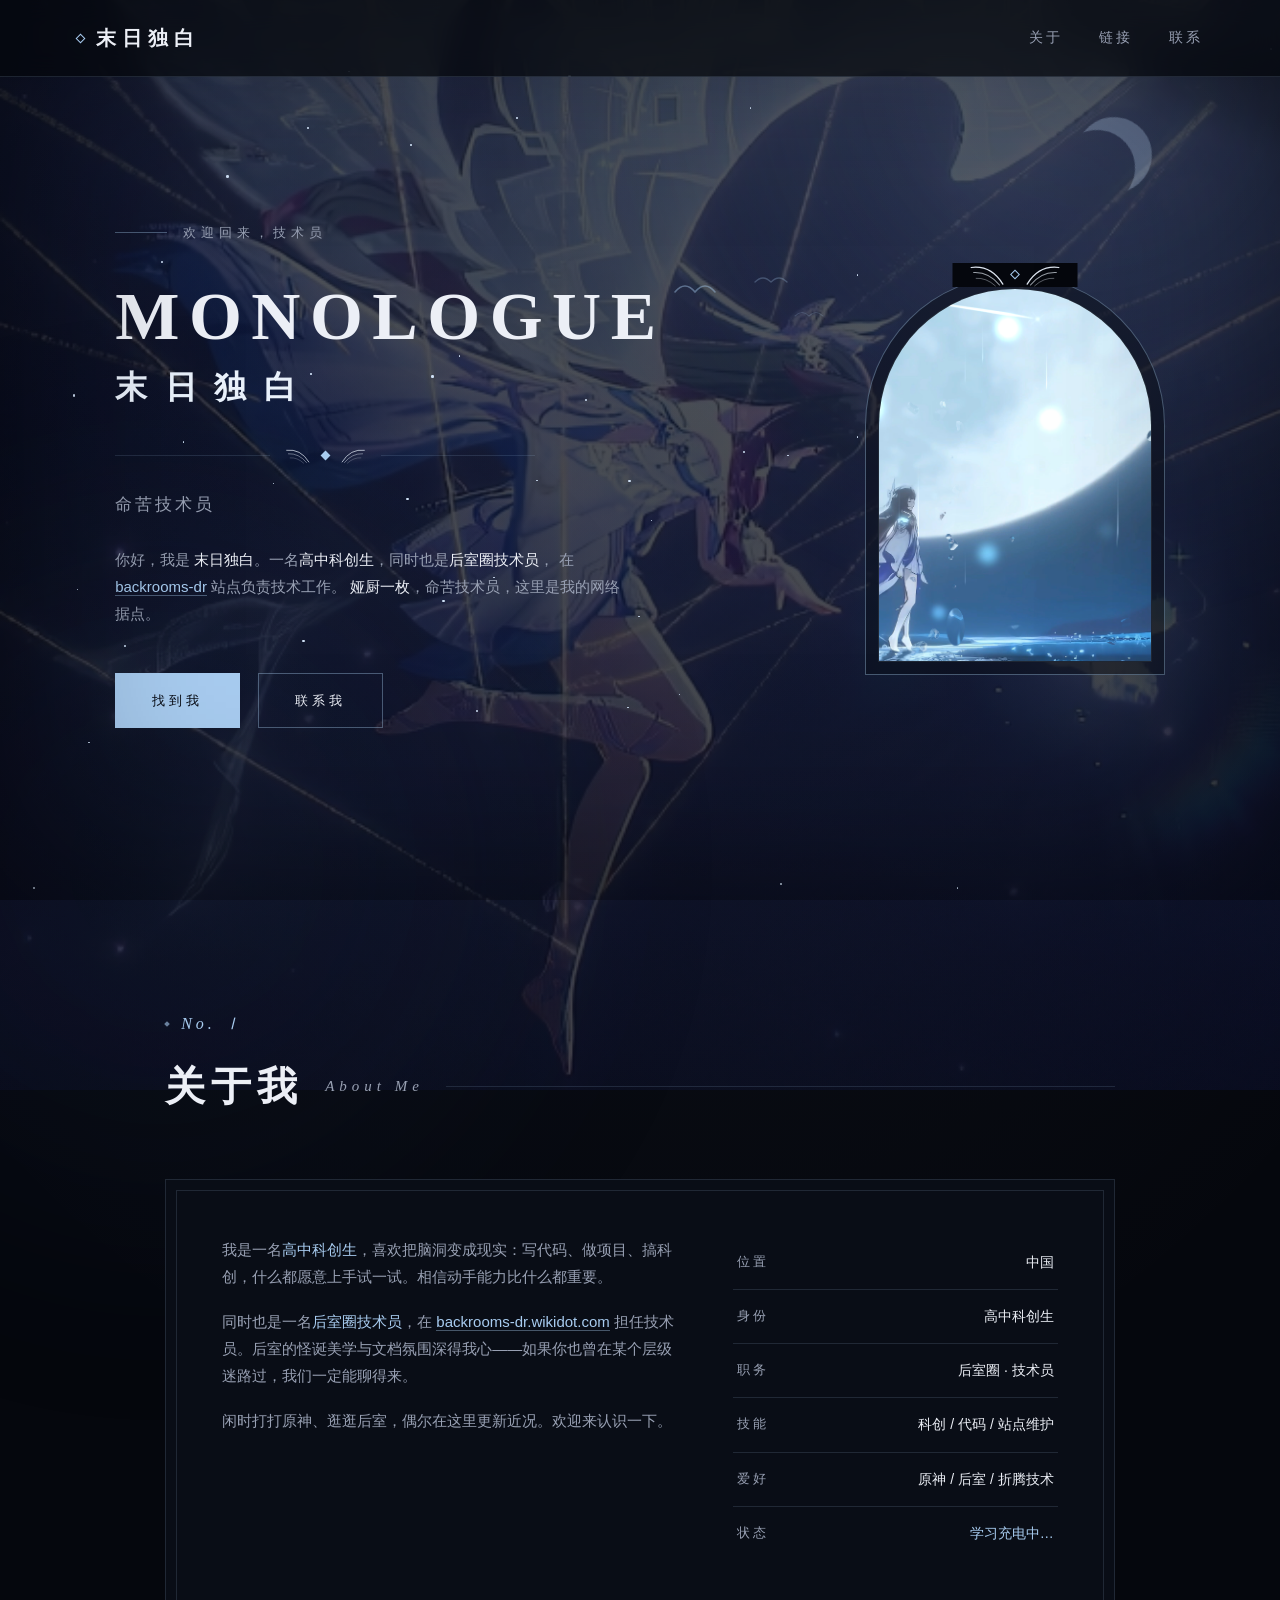
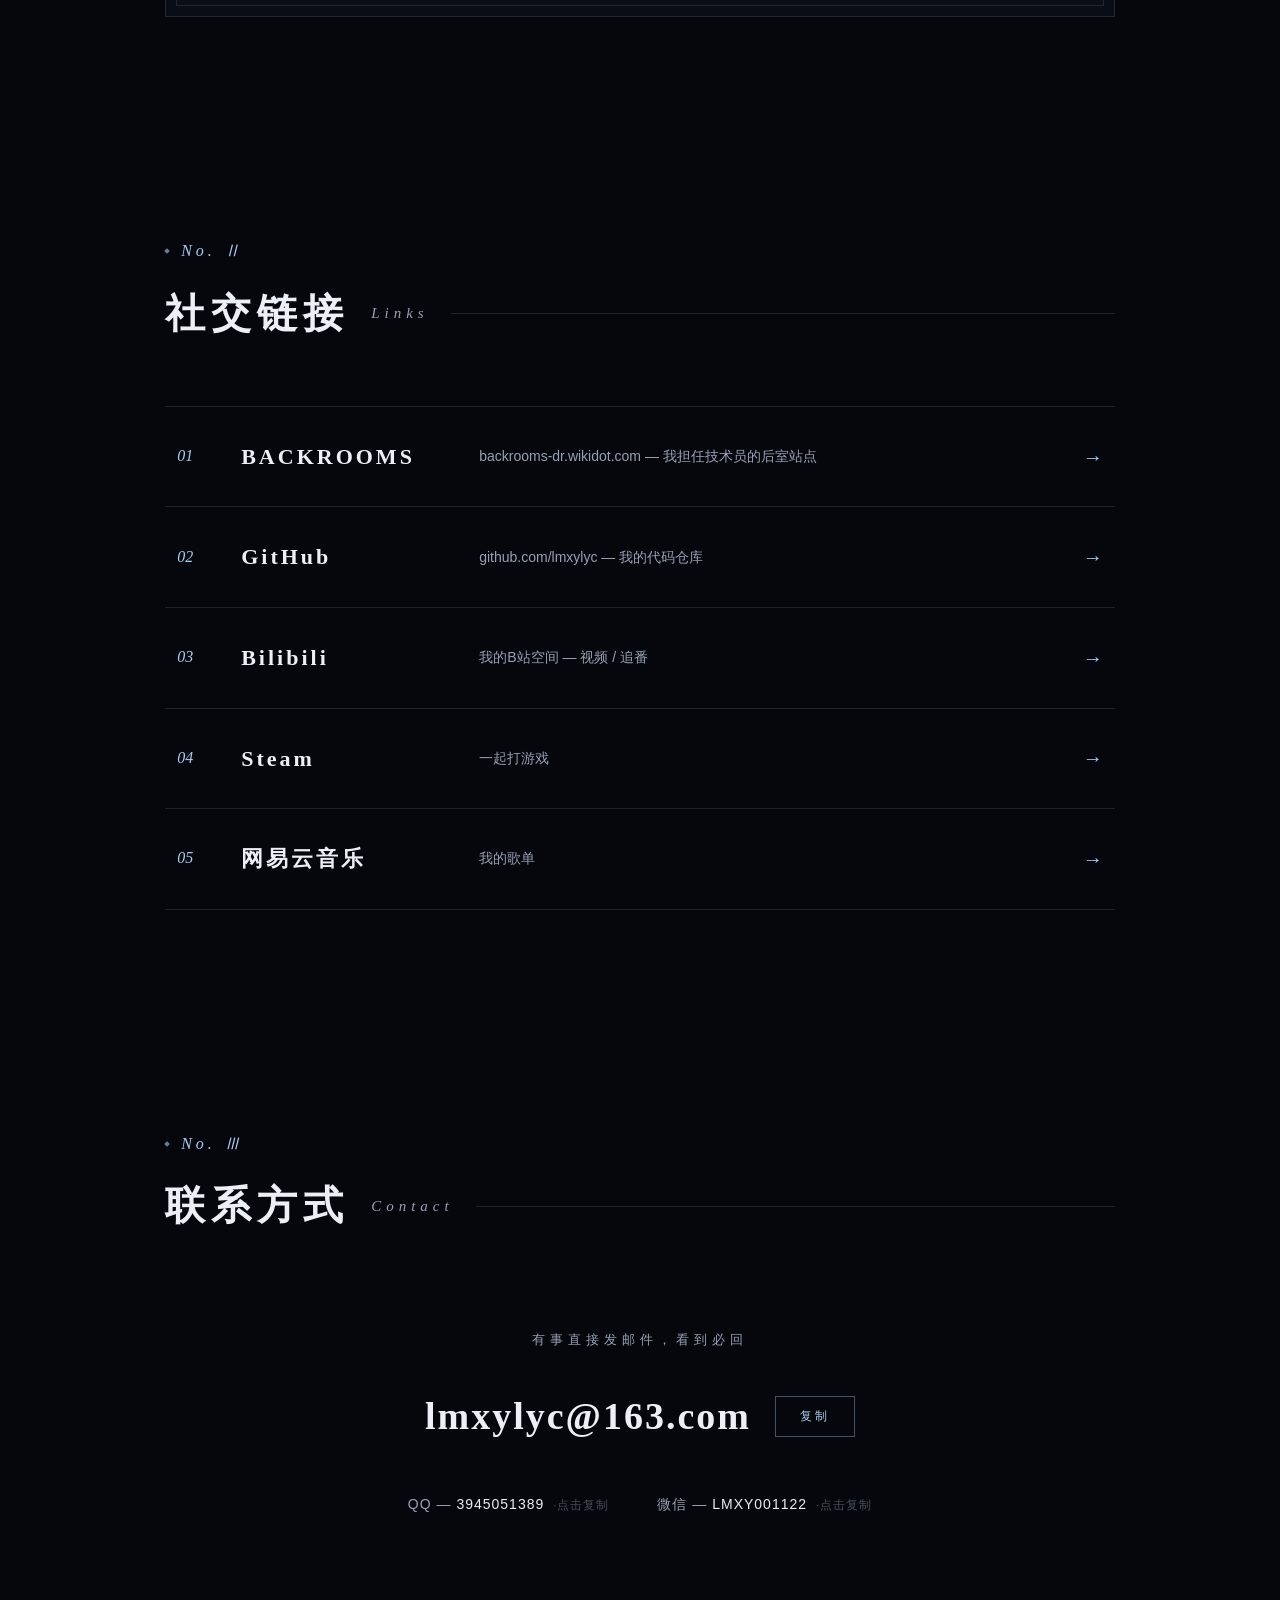
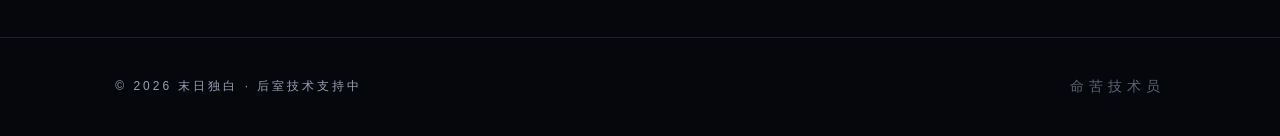
==== commit 46bede43: "security(gl-universe): 修复 markdown 链接 javascript:/data: URL 注入(XSS); 全站启用 CSP 内容安全策略; 版本参数升 20260901" ====
--- a/index.html
+++ b/index.html
@@ -3,6 +3,7 @@
 
 <head>
   <meta charset="UTF-8">
+  <meta http-equiv="Content-Security-Policy" content="default-src 'self'; script-src 'self' 'unsafe-inline'; style-src 'self' 'unsafe-inline'; img-src 'self' data:; connect-src 'self'; font-src 'self' data:; object-src 'none'; base-uri 'self'; form-action 'self'">
   <meta name="viewport" content="width=device-width, initial-scale=1.0">
   <!-- ============ 网页标题（浏览器标签页显示的文字） ============ -->
   <title>末日独白 // 个人主页</title>
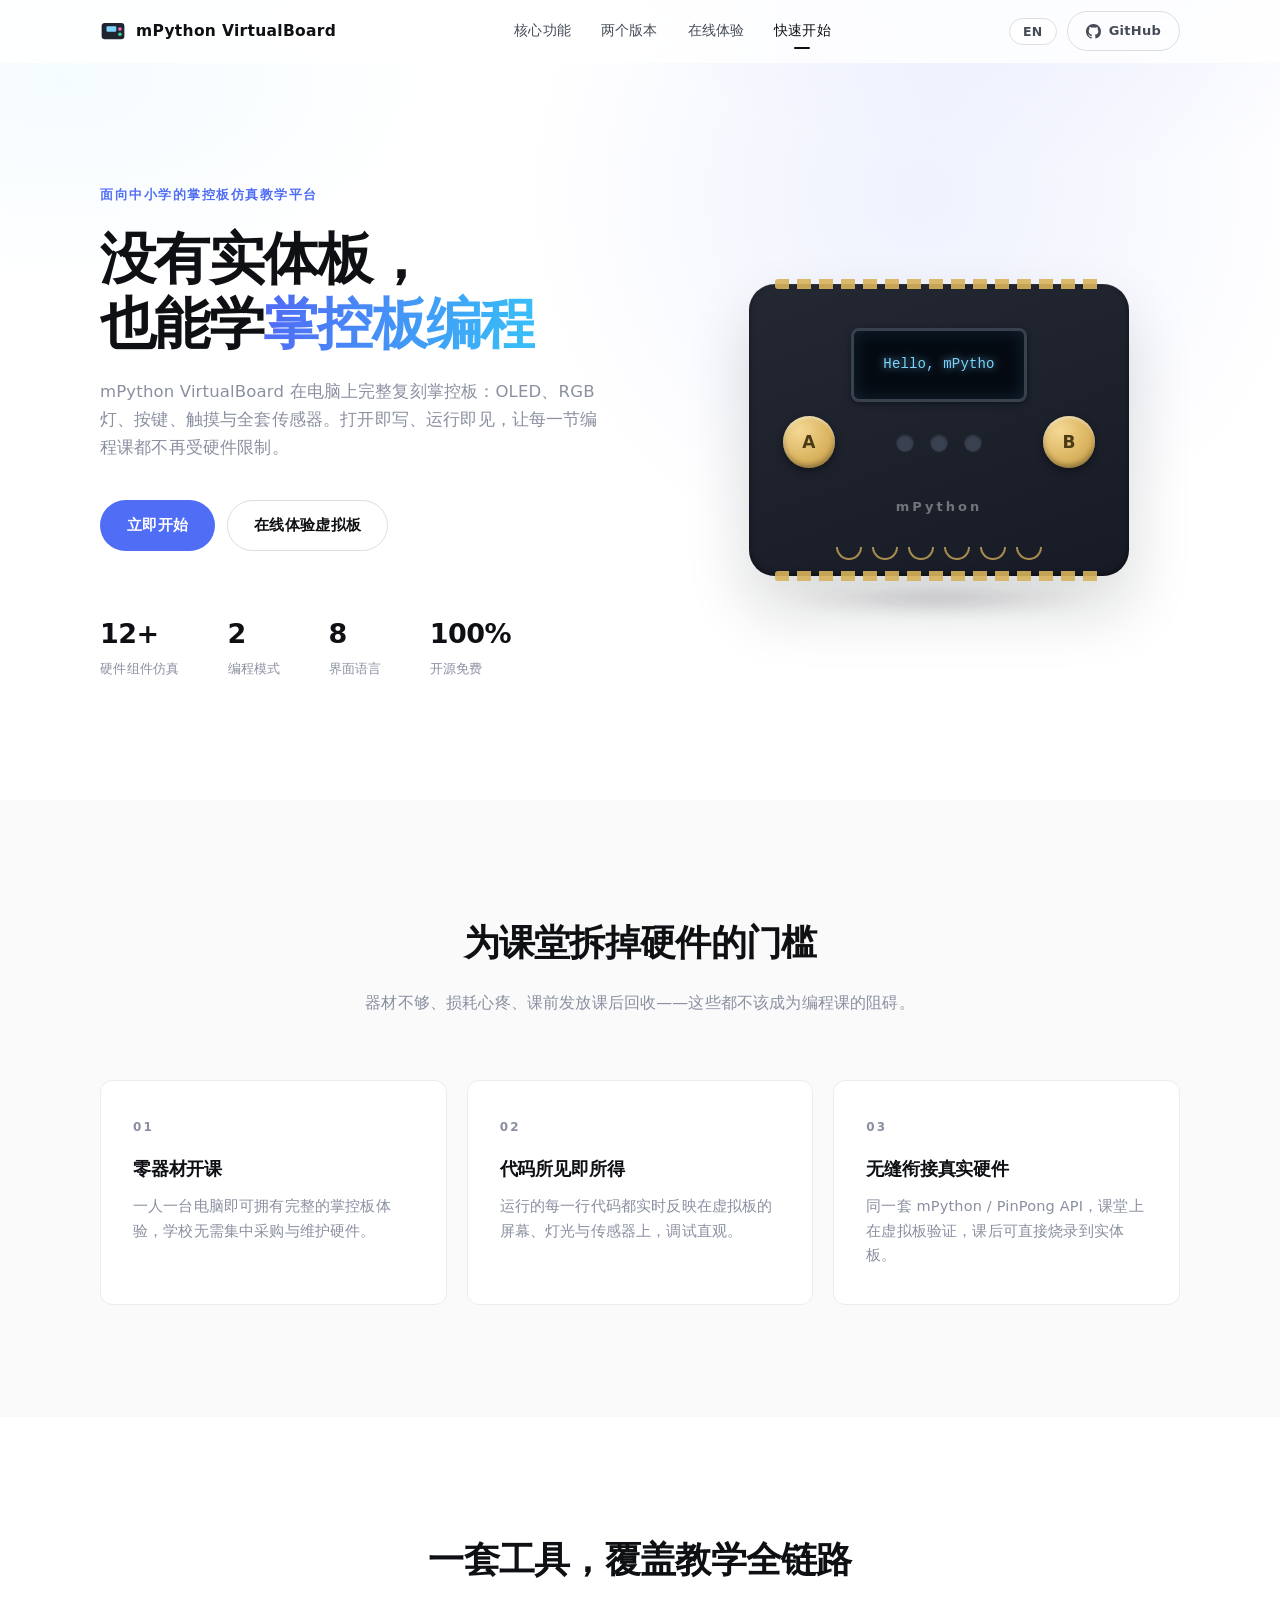
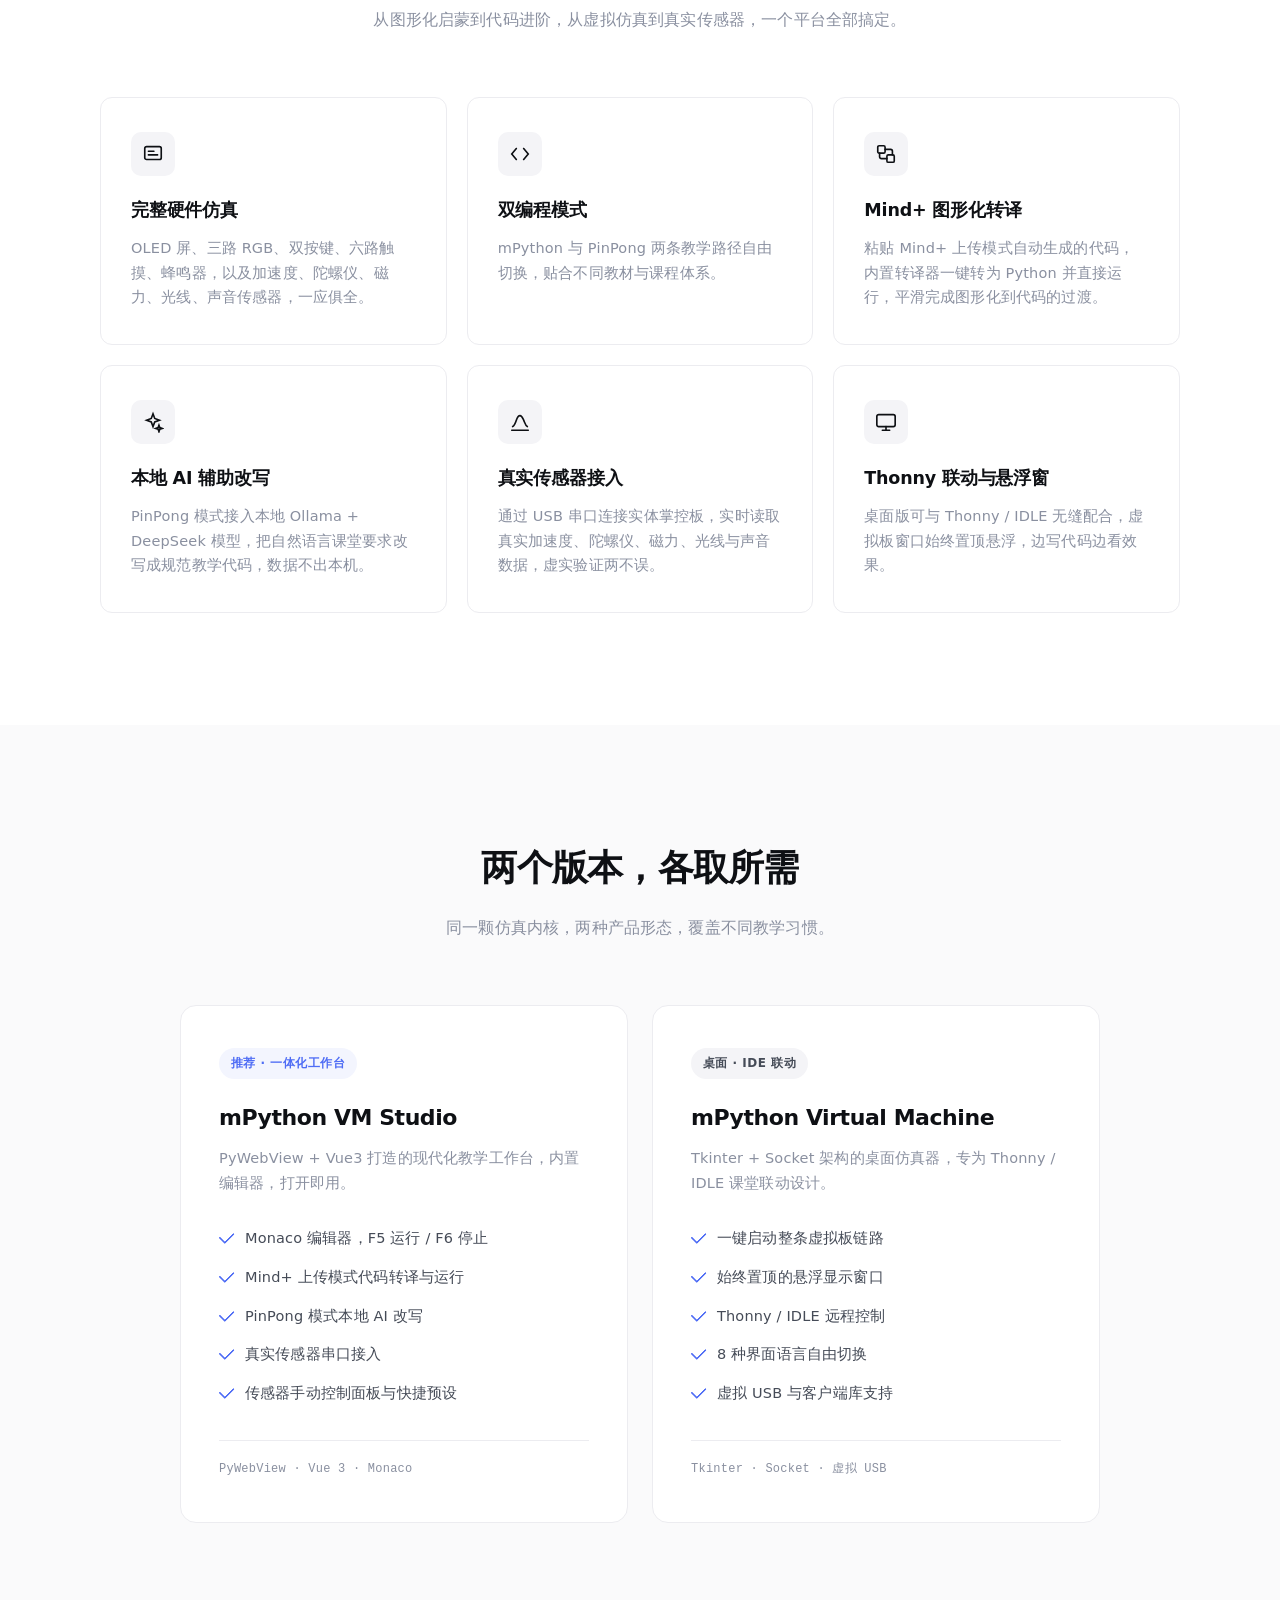
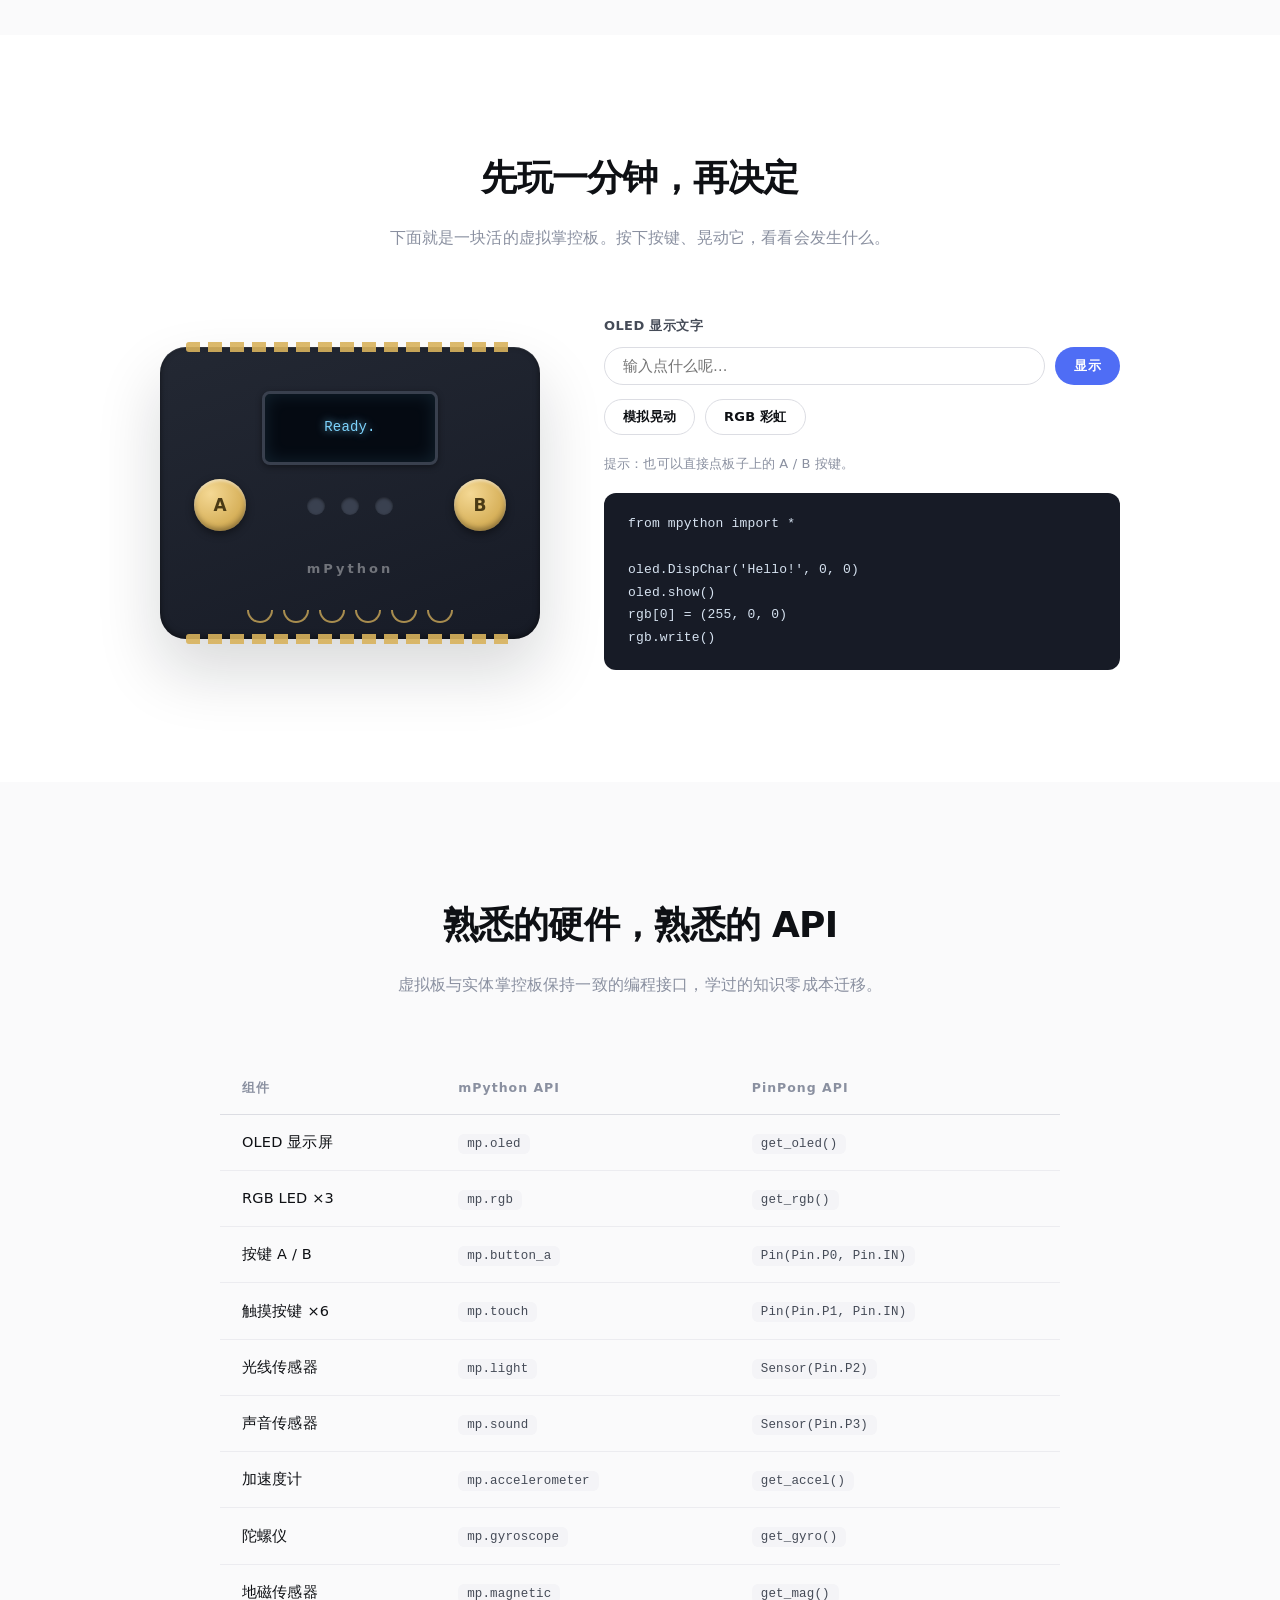
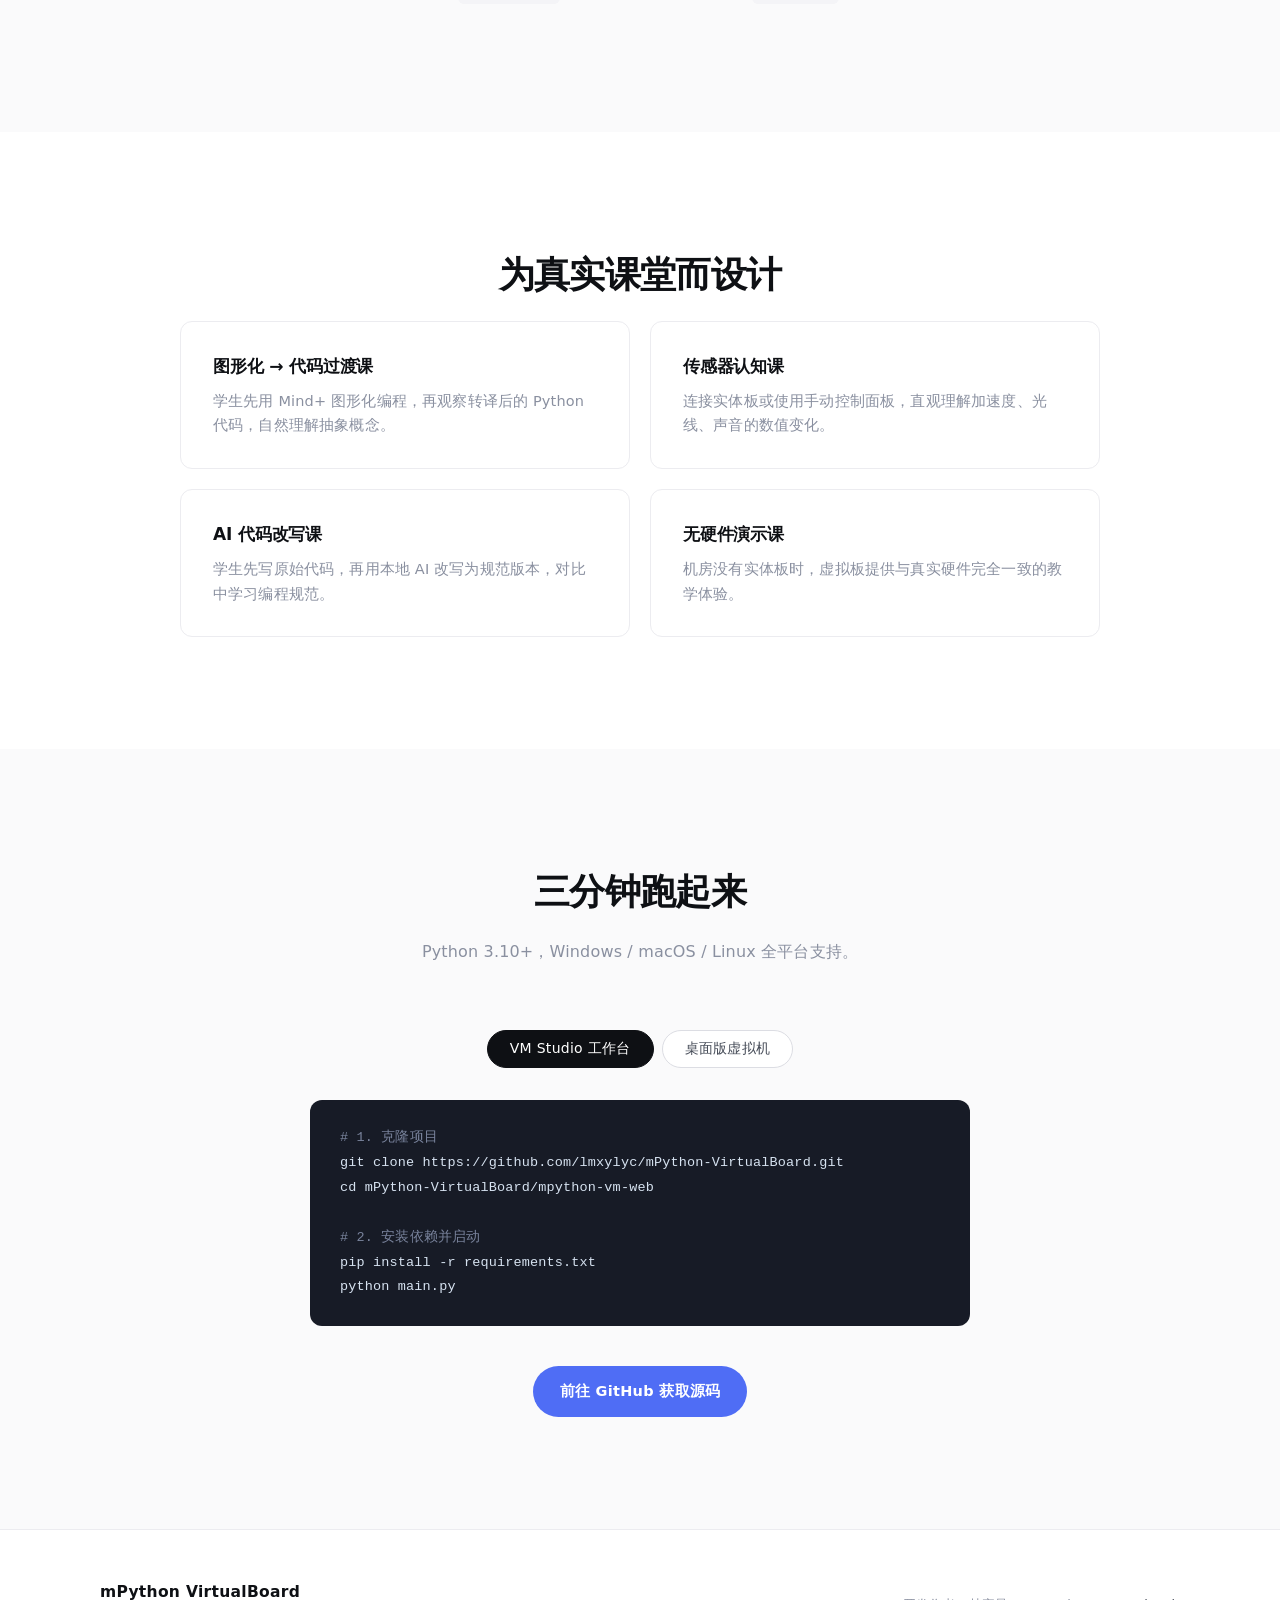
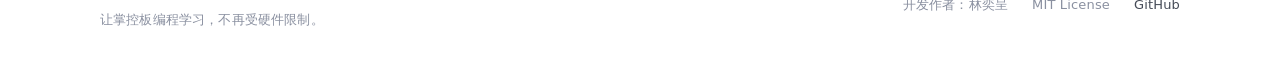
==== commit 04161a1c: "feat(home): 主页改为 mPython VirtualBoard 风格落地页（完整复刻）" ====
--- a/index.html
+++ b/index.html
@@ -1,1281 +1,361 @@
 <!DOCTYPE html>
 <html lang="zh-CN">
-
 <head>
-  <meta charset="UTF-8">
+  <meta charset="UTF-8" />
   <meta http-equiv="Content-Security-Policy" content="default-src 'self'; script-src 'self' 'unsafe-inline'; style-src 'self' 'unsafe-inline'; img-src 'self' data:; connect-src 'self'; font-src 'self' data:; object-src 'none'; base-uri 'self'; form-action 'self'">
-  <meta name="viewport" content="width=device-width, initial-scale=1.0">
-  <!-- ============ 网页标题（浏览器标签页显示的文字） ============ -->
-  <title>末日独白 // 个人主页</title>
-  <!-- 不使用 Google Fonts（fonts.gstatic.com 在国内无法访问），直接用系统预装字体 -->
-  <style>
-    /* ============================================================
-   配色变量 —— 月光冰蓝 × 银白（哥伦比娅印象 · 月夜白翼）
-   ============================================================ */
-    :root {
-      --bg: #05070d;
-      /* 页面底色：深夜蓝黑 */
-      --bg-card: #090d16;
-      /* 卡片底色 */
-      --line: rgba(168, 204, 240, .14);
-      /* 细线（发丝级） */
-      --line-strong: rgba(168, 204, 240, .38);
-      /* 强调细线 */
-      --accent: #a8ccf0;
-      /* 主色：月光冰蓝 */
-      --accent-2: #e9f1fb;
-      /* 副色：银白（白翼鸽羽） */
-      --text: #eceff6;
-      /* 主文字 */
-      --text-dim: #98a0b3;
-      /* 次要文字 */
-      --serif: 'Songti SC', 'SimSun', 'STSong', 'Source Han Serif SC', 'Times New Roman', serif;
-      --sans: 'PingFang SC', 'Microsoft YaHei', 'Microsoft YaHei UI', 'Source Han Sans SC', 'Noto Sans CJK SC', 'Segoe UI', sans-serif;
-    }
-
-    * {
-      margin: 0;
-      padding: 0;
-      box-sizing: border-box;
-    }
-
-    html {
-      scroll-behavior: smooth;
-      scroll-padding-top: 90px;
-    }
-
-    body {
-      background:
-        radial-gradient(ellipse 90% 55% at 50% -10%, rgba(150, 185, 230, .09), transparent),
-        linear-gradient(rgba(5, 7, 13, .72), rgba(5, 7, 13, .88)),
-        url('bg.jpg') center/cover no-repeat fixed,
-        var(--bg);
-      color: var(--text);
-      font-family: var(--sans);
-      overflow-x: hidden;
-      line-height: 1.8;
-    }
-
-    ::selection {
-      background: var(--accent);
-      color: #000;
-    }
-
-    /* 细滚动条 */
-    ::-webkit-scrollbar {
-      width: 8px;
-    }
-
-    ::-webkit-scrollbar-track {
-      background: var(--bg);
-    }
-
-    ::-webkit-scrollbar-thumb {
-      background: #1c2740;
-      border-radius: 4px;
-    }
-
-    ::-webkit-scrollbar-thumb:hover {
-      background: #2a3a5c;
-    }
-
-    /* 页面四角暗角（聚焦视线） */
-    .vignette {
-      position: fixed;
-      inset: 0;
-      z-index: 40;
-      pointer-events: none;
-      box-shadow: inset 0 0 16vw rgba(0, 0, 0, .5);
-    }
-
-    /* ============================================================
-   背景层：柔光 + 星空 + 飘落的白羽（后两者由脚本生成）
-   ============================================================ */
-    .bg-glow {
-      position: fixed;
-      z-index: -2;
-      pointer-events: none;
-      width: 55vw;
-      height: 55vw;
-      border-radius: 50%;
-      filter: blur(130px);
-      opacity: .1;
-    }
-
-    .bg-glow.g1 {
-      top: -22vw;
-      right: -12vw;
-      background: var(--accent);
-    }
-
-    .bg-glow.g2 {
-      bottom: -25vw;
-      left: -15vw;
-      background: #22355e;
-    }
-
-    .star {
-      position: fixed;
-      z-index: -1;
-      pointer-events: none;
-      width: var(--s);
-      height: var(--s);
-      border-radius: 50%;
-      background: #cfe0f5;
-      left: var(--x);
-      top: var(--y);
-      animation: twinkle var(--d) ease-in-out var(--delay) infinite alternate;
-    }
-
-    @keyframes twinkle {
-      from {
-        opacity: .04;
-      }
-
-      to {
-        opacity: .5;
-      }
-    }
-
-    .feather {
-      position: fixed;
-      top: 0;
-      left: var(--x);
-      z-index: -1;
-      width: var(--s);
-      height: calc(var(--s) * 1.9);
-      background: linear-gradient(160deg, rgba(233, 241, 251, .7), rgba(168, 204, 240, .06));
-      border-radius: 80% 0 80% 0;
-      pointer-events: none;
-      opacity: 0;
-      animation: feather-fall var(--d) linear var(--delay) infinite;
-    }
-
-    @keyframes feather-fall {
-      0% {
-        transform: translate3d(0, -8vh, 0) rotate(0deg);
-        opacity: 0;
-      }
-
-      10% {
-        opacity: var(--o);
-      }
-
-      90% {
-        opacity: var(--o);
-      }
-
-      100% {
-        transform: translate3d(var(--sway), 112vh, 0) rotate(300deg);
-        opacity: 0;
-      }
-    }
-
-    /* 菱形饰章 */
-    .dm {
-      display: inline-block;
-      width: 7px;
-      height: 7px;
-      background: var(--accent);
-      transform: rotate(45deg);
-      flex-shrink: 0;
-    }
-
-    .dm.sm {
-      width: 4px;
-      height: 4px;
-      opacity: .6;
-    }
-
-    .dm.hollow {
-      background: transparent;
-      border: 1px solid var(--accent);
-    }
-
-    /* 白翼饰件（哥伦比娅头饰意象） */
-    .wing {
-      width: 40px;
-      height: 24px;
-      display: block;
-      color: var(--accent-2);
-    }
-
-    .wing.flip {
-      transform: scaleX(-1);
-    }
-
-    .wing.w-sm {
-      width: 28px;
-      height: 17px;
-      opacity: .85;
-    }
-
-    /* ============================================================
-   入场动画
-   ============================================================ */
-    @keyframes rise {
-      from {
-        opacity: 0;
-        transform: translateY(22px);
-      }
-
-      to {
-        opacity: 1;
-        transform: none;
-      }
-    }
-
-    nav {
-      animation: rise .8s ease both;
-    }
-
-    .hero-left>* {
-      animation: rise .9s ease both;
-    }
-
-    .hero-left>*:nth-child(1) {
-      animation-delay: .15s;
-    }
-
-    .hero-left>*:nth-child(2) {
-      animation-delay: .25s;
-    }
-
-    .hero-left>*:nth-child(3) {
-      animation-delay: .35s;
-    }
-
-    .hero-left>*:nth-child(4) {
-      animation-delay: .45s;
-    }
-
-    .hero-left>*:nth-child(5) {
-      animation-delay: .55s;
-    }
-
-    .hero-left>*:nth-child(6) {
-      animation-delay: .65s;
-    }
-
-    .hero-left>*:nth-child(7) {
-      animation-delay: .75s;
-    }
-
-    .hero-right {
-      animation: rise 1s .4s ease both;
-    }
-
-    /* ============================================================
-   导航栏
-   ============================================================ */
-    nav {
-      position: fixed;
-      top: 0;
-      left: 0;
-      right: 0;
-      z-index: 100;
-      display: flex;
-      justify-content: space-between;
-      align-items: center;
-      padding: 20px 6vw;
-      background: rgba(5, 7, 13, .72);
-      backdrop-filter: blur(14px);
-      -webkit-backdrop-filter: blur(14px);
-      border-bottom: 1px solid var(--line);
-    }
-
-    .nav-logo {
-      font-family: var(--serif);
-      font-weight: 700;
-      font-size: 20px;
-      letter-spacing: 6px;
-      color: var(--text);
-      text-decoration: none;
-      display: flex;
-      align-items: center;
-      gap: 12px;
-    }
-
-    .nav-links {
-      display: flex;
-      gap: 36px;
-    }
-
-    .nav-links a {
-      color: var(--text-dim);
-      text-decoration: none;
-      font-size: 14px;
-      letter-spacing: 3px;
-      transition: color .3s;
-      position: relative;
-      padding: 4px 0;
-    }
-
-    .nav-links a::after {
-      content: '';
-      position: absolute;
-      left: 0;
-      right: 0;
-      bottom: 0;
-      height: 1px;
-      background: var(--accent);
-      transform: scaleX(0);
-      transition: transform .35s;
-      transform-origin: left;
-    }
-
-    .nav-links a:hover {
-      color: var(--text);
-    }
-
-    .nav-links a:hover::after {
-      transform: scaleX(1);
-    }
-
-    /* ============================================================
-   Hero 主视觉区
-   ============================================================ */
-    .hero {
-      min-height: 100vh;
-      display: flex;
-      align-items: center;
-      justify-content: space-between;
-      gap: 70px;
-      padding: 150px 9vw 100px;
-      position: relative;
-    }
-
-    .hero-left {
-      max-width: 600px;
-    }
-
-    .hero-tag {
-      color: var(--text-dim);
-      font-size: 13px;
-      letter-spacing: 5px;
-      margin-bottom: 34px;
-      display: flex;
-      align-items: center;
-      gap: 16px;
-    }
-
-    .hero-tag::before {
-      content: '';
-      width: 52px;
-      height: 1px;
-      background: var(--line-strong);
-    }
-
-    .hero-name {
-      font-family: var(--serif);
-      font-size: clamp(36px, 5.6vw, 68px);
-      font-weight: 600;
-      line-height: 1.1;
-      letter-spacing: .14em;
-      margin-bottom: 6px;
-    }
-
-    .hero-cn {
-      font-family: var(--serif);
-      font-size: clamp(22px, 3vw, 32px);
-      font-weight: 700;
-      letter-spacing: .55em;
-      color: var(--accent-2);
-    }
-
-    /* 分隔线 · 白翼衔菱 */
-    .hero-divider {
-      display: flex;
-      align-items: center;
-      gap: 12px;
-      margin: 30px 0 26px;
-      max-width: 420px;
-    }
-
-    .hero-divider::before,
-    .hero-divider::after {
-      content: '';
-      flex: 1;
-      height: 1px;
-      background: var(--line);
-    }
-
-    /* 轮播短句（淡入淡出） */
-    .hero-motto {
-      font-family: var(--serif);
-      font-size: 17px;
-      color: var(--text-dim);
-      letter-spacing: 3px;
-      min-height: 30px;
-      margin-bottom: 26px;
-    }
-
-    .hero-motto span {
-      transition: opacity .6s ease;
-    }
-
-    .hero-motto span.fade {
-      opacity: 0;
-    }
-
-    .hero-desc {
-      color: var(--text-dim);
-      max-width: 520px;
-      margin-bottom: 46px;
-      font-size: 15px;
-    }
-
-    .hero-desc b {
-      color: var(--text);
-      font-weight: 500;
-    }
-
-    .hero-desc a {
-      color: var(--accent);
-      text-decoration: none;
-      border-bottom: 1px solid var(--line-strong);
-      transition: color .3s, border-color .3s;
-    }
-
-    .hero-desc a:hover {
-      color: var(--accent-2);
-      border-color: var(--accent-2);
-    }
-
-    .hero-btns {
-      display: flex;
-      gap: 18px;
-      flex-wrap: wrap;
-    }
-
-    .btn {
-      font-size: 13px;
-      letter-spacing: 4px;
-      padding: 15px 36px;
-      text-decoration: none;
-      transition: all .35s;
-      border: 1px solid var(--line-strong);
-    }
-
-    .btn-primary {
-      background: var(--accent);
-      border-color: var(--accent);
-      color: #070b14;
-      font-weight: 500;
-    }
-
-    .btn-primary:hover {
-      background: var(--accent-2);
-      border-color: var(--accent-2);
-    }
-
-    .btn-ghost {
-      color: var(--text);
-      background: transparent;
-    }
-
-    .btn-ghost:hover {
-      border-color: var(--accent);
-      color: var(--accent);
-    }
-
-    /* 弯月（月夜意象） */
-    .hero-moon {
-      position: absolute;
-      top: 13vh;
-      right: 10vw;
-      z-index: -1;
-      width: 76px;
-      height: 76px;
-      border-radius: 50%;
-      box-shadow: inset -20px 7px 0 0 rgba(190, 215, 245, .3);
-      transform: rotate(-18deg);
-      animation: moon-drift 12s ease-in-out infinite alternate;
-      pointer-events: none;
-    }
-
-    @keyframes moon-drift {
-      from {
-        transform: rotate(-18deg) translateY(0);
-      }
-
-      to {
-        transform: rotate(-18deg) translateY(14px);
-      }
-    }
-
-    /* 鸽群线稿 */
-    .hero-birds {
-      position: absolute;
-      top: 30vh;
-      right: 34vw;
-      z-index: -1;
-      opacity: .55;
-      animation: birds-drift 10s ease-in-out infinite alternate;
-      pointer-events: none;
-    }
-
-    @keyframes birds-drift {
-      from {
-        transform: translate(0, 0);
-      }
-
-      to {
-        transform: translate(-30px, 16px);
-      }
-    }
-
-    /* 头像卡片（拱形画框 + 白翼冠饰 —— 哥伦比娅头饰意象） */
-    .hero-right {
-      position: relative;
-      flex-shrink: 0;
-    }
-
-    .avatar-frame {
-      width: min(300px, 32vw);
-      padding: 12px;
-      border: 1px solid var(--line-strong);
-      border-radius: 999px 999px 0 0;
-      /* 拱形 */
-      background: rgba(9, 13, 22, .5);
-      position: relative;
-    }
-
-    .frame-ornament {
-      position: absolute;
-      top: -13px;
-      left: 50%;
-      transform: translateX(-50%);
-      display: flex;
-      align-items: center;
-      gap: 7px;
-      z-index: 3;
-      padding: 0 12px;
-      background: var(--bg);
-    }
-
-    .avatar-inner {
-      position: relative;
-      aspect-ratio: 3/4.1;
-      border: 1px solid var(--line);
-      border-radius: 999px 999px 0 0;
-      overflow: hidden;
-      display: flex;
-      align-items: center;
-      justify-content: center;
-      background: var(--bg-card);
-    }
-
-    .avatar-inner img {
-      width: 100%;
-      height: 100%;
-      object-fit: cover;
-      object-position: 50% 42%;
-      display: block;
-      position: relative;
-      z-index: 1;
-    }
-
-    .avatar-placeholder {
-      position: absolute;
-      inset: 0;
-      z-index: 0;
-      display: flex;
-      align-items: center;
-      justify-content: center;
-      font-family: var(--serif);
-      color: var(--line-strong);
-      font-size: 60px;
-      font-weight: 500;
-      user-select: none;
-    }
-
-    .avatar-caption {
-      position: absolute;
-      bottom: 0;
-      left: 0;
-      right: 0;
-      display: flex;
-      justify-content: center;
-      align-items: center;
-      padding: 11px 16px;
-      font-size: 11px;
-      letter-spacing: 4px;
-      color: var(--accent);
-      background: rgba(5, 7, 13, .82);
-      border-top: 1px solid var(--line);
-    }
-
-    .avatar-caption i {
-      width: 6px;
-      height: 6px;
-      border-radius: 50%;
-      margin-right: 10px;
-      background: var(--accent);
-      box-shadow: 0 0 8px var(--accent);
-    }
-
-    /* 竖排中文装饰 */
-    .vertical-side {
-      position: absolute;
-      right: -56px;
-      top: 4px;
-      writing-mode: vertical-rl;
-      font-family: var(--serif);
-      font-size: 14px;
-      letter-spacing: 8px;
-      color: var(--text-dim);
-      opacity: .55;
-      user-select: none;
-    }
-
-    /* ============================================================
-   通用区块
-   ============================================================ */
-    section {
-      padding: 110px 9vw;
-      max-width: 1180px;
-      margin: 0 auto;
-    }
-
-    .sec-head {
-      margin-bottom: 56px;
-    }
-
-    .sec-num {
-      font-family: var(--serif);
-      font-style: italic;
-      color: var(--accent);
-      font-size: 16px;
-      letter-spacing: 4px;
-      margin-bottom: 12px;
-      display: flex;
-      align-items: center;
-      gap: 12px;
-    }
-
-    .sec-title {
-      font-family: var(--serif);
-      font-size: clamp(28px, 4vw, 40px);
-      font-weight: 700;
-      letter-spacing: 6px;
-      display: flex;
-      align-items: center;
-      gap: 22px;
-    }
-
-    .sec-title .en {
-      font-family: var(--serif);
-      font-style: italic;
-      font-weight: 500;
-      font-size: 15px;
-      color: var(--text-dim);
-      letter-spacing: 5px;
-    }
-
-    .sec-title .rule {
-      flex: 1;
-      height: 1px;
-      background: var(--line);
-    }
-
-    /* 滚动出现动画 */
-    .reveal {
-      opacity: 0;
-      transform: translateY(26px);
-      transition: opacity .8s ease, transform .8s ease;
-    }
-
-    .reveal.visible {
-      opacity: 1;
-      transform: none;
-    }
-
-    /* ============================================================
-   Ⅰ 关于我（双线细框卡片）
-   ============================================================ */
-    .about-card {
-      background: var(--bg-card);
-      border: 1px solid var(--line);
-      padding: 56px;
-      position: relative;
-      display: grid;
-      grid-template-columns: 1.4fr 1fr;
-      gap: 56px;
-    }
-
-    .about-card::before {
-      content: '';
-      position: absolute;
-      inset: 10px;
-      border: 1px solid var(--line);
-      pointer-events: none;
-    }
-
-    .about-text p {
-      color: var(--text-dim);
-      margin-bottom: 18px;
-      font-size: 15px;
-    }
-
-    .about-text b {
-      color: var(--accent);
-      font-weight: 500;
-    }
-
-    .about-text a {
-      color: var(--accent);
-      text-decoration: none;
-      border-bottom: 1px solid var(--line-strong);
-    }
-
-    .about-text a:hover {
-      color: var(--accent-2);
-    }
-
-    .about-info {
-      display: flex;
-      flex-direction: column;
-    }
-
-    .info-row {
-      display: flex;
-      justify-content: space-between;
-      gap: 16px;
-      padding: 14px 4px;
-      border-bottom: 1px solid var(--line);
-      font-size: 14px;
-    }
-
-    .info-row:last-child {
-      border-bottom: none;
-    }
-
-    .info-row .k {
-      color: var(--text-dim);
-      font-size: 13px;
-      letter-spacing: 3px;
-      flex-shrink: 0;
-    }
-
-    .info-row .v {
-      color: var(--text);
-      text-align: right;
-    }
-
-    /* ============================================================
-   Ⅱ 社交链接
-   ============================================================ */
-    .link-list {
-      display: flex;
-      flex-direction: column;
-      border-top: 1px solid var(--line);
-    }
-
-    .link-row {
-      display: flex;
-      align-items: center;
-      gap: 28px;
-      padding: 30px 12px;
-      text-decoration: none;
-      color: var(--text);
-      border-bottom: 1px solid var(--line);
-      position: relative;
-      transition: padding-left .4s, background .4s;
-    }
-
-    .link-row::before {
-      content: '';
-      position: absolute;
-      left: 0;
-      top: 0;
-      bottom: 0;
-      width: 0;
-      background: linear-gradient(90deg, rgba(168, 204, 240, .07), transparent);
-      transition: width .4s;
-    }
-
-    .link-row:hover {
-      padding-left: 30px;
-    }
-
-    .link-row:hover::before {
-      width: 100%;
-    }
-
-    .link-idx {
-      font-family: var(--serif);
-      font-style: italic;
-      color: var(--accent);
-      font-size: 16px;
-      width: 36px;
-      flex-shrink: 0;
-    }
-
-    .link-name {
-      font-family: var(--serif);
-      font-size: 22px;
-      font-weight: 600;
-      letter-spacing: 3px;
-      min-width: 210px;
-    }
-
-    .link-desc {
-      color: var(--text-dim);
-      font-size: 14px;
-      flex: 1;
-    }
-
-    .link-arrow {
-      font-family: var(--serif);
-      color: var(--accent);
-      font-size: 20px;
-      transition: transform .4s;
-    }
-
-    .link-row:hover .link-arrow {
-      transform: translateX(8px);
-    }
-
-    /* ============================================================
-   Ⅲ 联系方式
-   ============================================================ */
-    .contact-box {
-      text-align: center;
-      padding: 30px 0 10px;
-    }
-
-    .contact-hint {
-      color: var(--text-dim);
-      font-size: 13px;
-      letter-spacing: 5px;
-      margin-bottom: 30px;
-    }
-
-    .email-line {
-      display: inline-flex;
-      align-items: center;
-      gap: 24px;
-      flex-wrap: wrap;
-      justify-content: center;
-    }
-
-    .email-text {
-      font-family: var(--serif);
-      font-size: clamp(22px, 4vw, 38px);
-      font-weight: 600;
-      color: var(--text);
-      letter-spacing: 2px;
-    }
-
-    .copy-btn {
-      font-size: 12px;
-      letter-spacing: 3px;
-      font-family: var(--sans);
-      background: transparent;
-      color: var(--accent);
-      border: 1px solid var(--line-strong);
-      padding: 11px 24px;
-      cursor: pointer;
-      transition: all .3s;
-    }
-
-    .copy-btn:hover {
-      border-color: var(--accent);
-      background: rgba(168, 204, 240, .08);
-    }
-
-    .contact-alt {
-      margin-top: 42px;
-      display: flex;
-      gap: 48px;
-      justify-content: center;
-      flex-wrap: wrap;
-    }
-
-    .contact-alt .item {
-      font-size: 14px;
-      color: var(--text-dim);
-      letter-spacing: 1px;
-    }
-
-    .contact-alt .item span {
-      color: var(--text);
-    }
-
-    .ctc-copy {
-      cursor: pointer;
-      transition: color .3s, transform .2s;
-      user-select: none;
-    }
-
-    .ctc-copy:hover {
-      color: var(--accent);
-      transform: translateY(-1px);
-    }
-
-    .ctc-copy small.done {
-      color: var(--accent);
-      opacity: 1 !important;
-    }
-
-    /* ============================================================
-   页脚
-   ============================================================ */
-    footer {
-      border-top: 1px solid var(--line);
-      padding: 36px 9vw;
-      display: flex;
-      justify-content: space-between;
-      align-items: center;
-      flex-wrap: wrap;
-      gap: 12px;
-      font-size: 12px;
-      color: var(--text-dim);
-      letter-spacing: 3px;
-    }
-
-    footer .motto {
-      font-family: var(--serif);
-      font-size: 14px;
-      letter-spacing: 5px;
-      opacity: .6;
-    }
-
-    /* ============================================================
-   手机端适配
-   ============================================================ */
-    @media (max-width: 900px) {
-      .hero {
-        flex-direction: column-reverse;
-        justify-content: center;
-        gap: 48px;
-        padding-top: 130px;
-      }
-
-      .hero-right {
-        align-self: center;
-      }
-
-      .vertical-side,
-      .hero-birds,
-      .hero-moon {
-        display: none;
-      }
-
-      .about-card {
-        grid-template-columns: 1fr;
-        padding: 36px 26px;
-        gap: 36px;
-      }
-
-      .link-name {
-        min-width: 0;
-      }
-
-      .link-desc {
-        display: none;
-      }
-
-      .nav-links {
-        gap: 20px;
-      }
-
-      .nav-links a {
-        font-size: 12px;
-        letter-spacing: 2px;
-      }
-
-      .hero-cn {
-        letter-spacing: .35em;
-      }
-    }
-  </style>
+  <meta name="viewport" content="width=device-width, initial-scale=1.0" />
+  <title>mPython VirtualBoard · 虚拟掌控板</title>
+  <meta name="description" content="mPython VirtualBoard —— 无需实体硬件的掌控板仿真教学平台。完整硬件模拟、双编程模式、Mind+ 转译与本地 AI 辅助。" />
+  <link rel="icon" type="image/svg+xml" href="favicon.svg" />
+  <link rel="stylesheet" href="css/style.css" />
 </head>
-
 <body>
-
-  <!-- 白翼饰件模板（哥伦比娅头饰意象，页面各处复用） -->
-  <svg style="display:none" aria-hidden="true">
-    <symbol id="wing" viewBox="0 0 48 28">
-      <path d="M2 25 Q16 2 40 5" fill="none" stroke="currentColor" stroke-width="1.5" stroke-linecap="round"
-        opacity=".95" />
-      <path d="M6 26 Q19 10 37 11" fill="none" stroke="currentColor" stroke-width="1.3" stroke-linecap="round"
-        opacity=".65" />
-      <path d="M11 27 Q22 17 34 18" fill="none" stroke="currentColor" stroke-width="1.1" stroke-linecap="round"
-        opacity=".4" />
-    </symbol>
-  </svg>
-
-  <!-- 背景柔光 + 暗角 -->
-  <div class="bg-glow g1"></div>
-  <div class="bg-glow g2"></div>
-  <div class="vignette"></div>
-
-  <!-- ==================== 导航栏 ==================== -->
-  <nav>
-    <a class="nav-logo" href="#"><span class="dm hollow"></span>末日独白</a>
-    <div class="nav-links">
-      <a href="#about">关于</a>
-      <a href="#links">链接</a>
-      <a href="#contact">联系</a>
+  <div class="scroll-progress" id="scrollProgress" aria-hidden="true"></div>
+
+  <!-- ===================== 导航栏 ===================== -->
+  <header class="nav" id="nav">
+    <div class="container nav-inner">
+      <a class="brand" href="#top">
+        <span class="brand-mark" aria-hidden="true">
+          <svg viewBox="0 0 32 32" width="26" height="26"><rect x="2" y="6" width="28" height="20" rx="4" fill="#1f2430"/><rect x="8" y="10" width="12" height="7" rx="1.5" fill="#7dd3fc"/><circle cx="24.5" cy="13.5" r="2.2" fill="#f472b6"/><circle cx="24.5" cy="20" r="2.2" fill="#34d399"/></svg>
+        </span>
+        <span class="brand-name">mPython&nbsp;VirtualBoard</span>
+      </a>
+      <nav class="nav-links" id="navLinks">
+        <a href="#features" data-i18n="nav.features">核心功能</a>
+        <a href="#editions" data-i18n="nav.editions">两个版本</a>
+        <a href="#demo" data-i18n="nav.demo">在线体验</a>
+        <a href="#start" data-i18n="nav.start">快速开始</a>
+      </nav>
+      <div class="nav-actions">
+        <button class="lang-toggle" id="langToggle" type="button" aria-label="Switch language">EN</button>
+        <a class="btn btn-ghost btn-sm" href="https://github.com/lmxylyc/mPython-VirtualBoard" target="_blank" rel="noopener">
+          <svg viewBox="0 0 16 16" width="15" height="15" fill="currentColor" aria-hidden="true"><path d="M8 0C3.58 0 0 3.58 0 8c0 3.54 2.29 6.53 5.47 7.59.4.07.55-.17.55-.38 0-.19-.01-.82-.01-1.49-2.01.37-2.53-.49-2.69-.94-.09-.23-.48-.94-.82-1.13-.28-.15-.68-.52-.01-.53.63-.01 1.08.58 1.23.82.72 1.21 1.87.87 2.33.66.07-.52.28-.87.51-1.07-1.78-.2-3.64-.89-3.64-3.95 0-.87.31-1.59.82-2.15-.08-.2-.36-1.02.08-2.12 0 0 .67-.21 2.2.82.64-.18 1.32-.27 2-.27s1.36.09 2 .27c1.53-1.04 2.2-.82 2.2-.82.44 1.1.16 1.92.08 2.12.51.56.82 1.27.82 2.15 0 3.07-1.87 3.75-3.65 3.95.29.25.54.73.54 1.48 0 1.07-.01 1.93-.01 2.2 0 .21.15.46.55.38A8.01 8.01 0 0 0 16 8c0-4.42-3.58-8-8-8Z"/></svg>
+          GitHub
+        </a>
+        <button class="nav-burger" id="navBurger" type="button" aria-label="Menu">
+          <span></span><span></span><span></span>
+        </button>
+      </div>
     </div>
-  </nav>
-
-  <!-- ==================== Hero 主视觉 ==================== -->
-  <header class="hero">
-    <div class="hero-left">
-      <div class="hero-tag">欢迎回来，技术员</div>
-
-      <h1 class="hero-name">MONOLOGUE</h1>
-      <div class="hero-cn">末日独白</div>
-
-      <div class="hero-divider">
-        <svg class="wing w-sm flip">
-          <use href="#wing" />
-        </svg>
-        <span class="dm"></span>
-        <svg class="wing w-sm">
-          <use href="#wing" />
-        </svg>
-      </div>
-
-      <!-- 轮播句子在底部 <script> 里的 phrases 数组修改 -->
-      <div class="hero-motto"><span id="motto"></span></div>
-
-      <p class="hero-desc">
-        你好，我是 <b>末日独白</b>。一名<b>高中科创生</b>，同时也是<b>后室圈技术员</b>，
-        在 <a href="https://backrooms-dr.wikidot.com/" target="_blank" rel="noopener">backrooms-dr</a> 站点负责技术工作。
-        <b>娅厨一枚</b>，命苦技术员，这里是我的网络据点。
-      </p>
-
-      <div class="hero-btns">
-        <a class="btn btn-primary" href="#links">找到我</a>
-        <a class="btn btn-ghost" href="#contact">联系我</a>
+  </header>
+
+  <main id="top">
+
+    <!-- ===================== Hero ===================== -->
+    <section class="hero">
+      <div class="container hero-grid">
+        <div class="hero-copy">
+          <p class="eyebrow" data-i18n="hero.eyebrow">面向中小学的掌控板仿真教学平台</p>
+          <h1 data-i18n="hero.title">没有实体板，<br />也能学<span class="grad">掌控板编程</span></h1>
+          <p class="hero-sub" data-i18n="hero.sub">
+            mPython VirtualBoard 在电脑上完整复刻掌控板：OLED、RGB 灯、按键、触摸与全套传感器。
+            打开即写、运行即见，让每一节编程课都不再受硬件限制。
+          </p>
+          <div class="hero-cta">
+            <a class="btn btn-primary" href="#start" data-i18n="hero.cta1">立即开始</a>
+            <a class="btn btn-outline" href="#demo" data-i18n="hero.cta2">在线体验虚拟板</a>
+          </div>
+          <dl class="hero-stats">
+            <div><dt>12+</dt><dd data-i18n="hero.stat1">硬件组件仿真</dd></div>
+            <div><dt>2</dt><dd data-i18n="hero.stat2">编程模式</dd></div>
+            <div><dt>8</dt><dd data-i18n="hero.stat3">界面语言</dd></div>
+            <div><dt>100%</dt><dd data-i18n="hero.stat4">开源免费</dd></div>
+          </dl>
+        </div>
+
+        <!-- CSS 手绘掌控板 -->
+        <div class="hero-board" aria-hidden="true">
+          <div class="board-float">
+            <div class="board">
+              <div class="board-pins top"></div>
+              <div class="board-pins bottom"></div>
+              <div class="board-oled"><span class="oled-line" id="heroOled">Hello, mPython!</span></div>
+              <div class="board-btn btn-a">A</div>
+              <div class="board-btn btn-b">B</div>
+              <div class="board-rgb">
+                <span class="rgb rgb0"></span><span class="rgb rgb1"></span><span class="rgb rgb2"></span>
+              </div>
+              <div class="board-logo">mPython</div>
+              <div class="board-touch">
+                <span></span><span></span><span></span><span></span><span></span><span></span>
+              </div>
+            </div>
+            <div class="board-shadow"></div>
+          </div>
+        </div>
+      </div>
+    </section>
+
+    <!-- ===================== 痛点 ===================== -->
+    <section class="section why">
+      <div class="container">
+        <h2 class="section-title" data-i18n="why.title">为课堂拆掉硬件的门槛</h2>
+        <p class="section-sub" data-i18n="why.sub">器材不够、损耗心疼、课前发放课后回收——这些都不该成为编程课的阻碍。</p>
+        <div class="why-grid">
+          <div class="why-card">
+            <div class="why-num">01</div>
+            <h3 data-i18n="why.c1t">零器材开课</h3>
+            <p data-i18n="why.c1d">一人一台电脑即可拥有完整的掌控板体验，学校无需集中采购与维护硬件。</p>
+          </div>
+          <div class="why-card">
+            <div class="why-num">02</div>
+            <h3 data-i18n="why.c2t">代码所见即所得</h3>
+            <p data-i18n="why.c2d">运行的每一行代码都实时反映在虚拟板的屏幕、灯光与传感器上，调试直观。</p>
+          </div>
+          <div class="why-card">
+            <div class="why-num">03</div>
+            <h3 data-i18n="why.c3t">无缝衔接真实硬件</h3>
+            <p data-i18n="why.c3d">同一套 mPython / PinPong API，课堂上在虚拟板验证，课后可直接烧录到实体板。</p>
+          </div>
+        </div>
+      </div>
+    </section>
+
+    <!-- ===================== 核心功能 ===================== -->
+    <section class="section features" id="features">
+      <div class="container">
+        <h2 class="section-title" data-i18n="feat.title">一套工具，覆盖教学全链路</h2>
+        <p class="section-sub" data-i18n="feat.sub">从图形化启蒙到代码进阶，从虚拟仿真到真实传感器，一个平台全部搞定。</p>
+        <div class="feature-grid">
+          <article class="feature-card">
+            <div class="feature-icon fi-blue">
+              <svg viewBox="0 0 24 24" fill="none" stroke="currentColor" stroke-width="1.8" stroke-linecap="round"><rect x="3" y="4" width="18" height="14" rx="2"/><path d="M7 9h6M7 13h10"/></svg>
+            </div>
+            <h3 data-i18n="feat.f1t">完整硬件仿真</h3>
+            <p data-i18n="feat.f1d">OLED 屏、三路 RGB、双按键、六路触摸、蜂鸣器，以及加速度、陀螺仪、磁力、光线、声音传感器，一应俱全。</p>
+          </article>
+          <article class="feature-card">
+            <div class="feature-icon fi-violet">
+              <svg viewBox="0 0 24 24" fill="none" stroke="currentColor" stroke-width="1.8" stroke-linecap="round"><path d="M8 6l-5 6 5 6M16 6l5 6-5 6"/></svg>
+            </div>
+            <h3 data-i18n="feat.f2t">双编程模式</h3>
+            <p data-i18n="feat.f2d">mPython 与 PinPong 两条教学路径自由切换，贴合不同教材与课程体系。</p>
+          </article>
+          <article class="feature-card">
+            <div class="feature-icon fi-cyan">
+              <svg viewBox="0 0 24 24" fill="none" stroke="currentColor" stroke-width="1.8" stroke-linecap="round"><rect x="3" y="3" width="8" height="8" rx="1.5"/><rect x="13" y="13" width="8" height="8" rx="1.5"/><path d="M11 7h6a2 2 0 0 1 2 2v4M13 17H7a2 2 0 0 1-2-2v-4"/></svg>
+            </div>
+            <h3 data-i18n="feat.f3t">Mind+ 图形化转译</h3>
+            <p data-i18n="feat.f3d">粘贴 Mind+ 上传模式自动生成的代码，内置转译器一键转为 Python 并直接运行，平滑完成图形化到代码的过渡。</p>
+          </article>
+          <article class="feature-card">
+            <div class="feature-icon fi-amber">
+              <svg viewBox="0 0 24 24" fill="none" stroke="currentColor" stroke-width="1.8" stroke-linecap="round"><path d="M12 3l1.9 5.1L19 10l-5.1 1.9L12 17l-1.9-5.1L5 10l5.1-1.9L12 3z"/><path d="M18.5 15.5l.9 2.6 2.6.9-2.6.9-.9 2.6-.9-2.6-2.6-.9 2.6-.9.9-2.6z"/></svg>
+            </div>
+            <h3 data-i18n="feat.f4t">本地 AI 辅助改写</h3>
+            <p data-i18n="feat.f4d">PinPong 模式接入本地 Ollama + DeepSeek 模型，把自然语言课堂要求改写成规范教学代码，数据不出本机。</p>
+          </article>
+          <article class="feature-card">
+            <div class="feature-icon fi-green">
+              <svg viewBox="0 0 24 24" fill="none" stroke="currentColor" stroke-width="1.8" stroke-linecap="round"><path d="M4 17c2-1 3-4 4-7s2-5 4-5 3 3 4 5 2 6 4 7"/><path d="M3 21h18"/></svg>
+            </div>
+            <h3 data-i18n="feat.f5t">真实传感器接入</h3>
+            <p data-i18n="feat.f5d">通过 USB 串口连接实体掌控板，实时读取真实加速度、陀螺仪、磁力、光线与声音数据，虚实验证两不误。</p>
+          </article>
+          <article class="feature-card">
+            <div class="feature-icon fi-rose">
+              <svg viewBox="0 0 24 24" fill="none" stroke="currentColor" stroke-width="1.8" stroke-linecap="round"><rect x="2" y="4" width="20" height="13" rx="2"/><path d="M8 21h8M12 17v4"/></svg>
+            </div>
+            <h3 data-i18n="feat.f6t">Thonny 联动与悬浮窗</h3>
+            <p data-i18n="feat.f6d">桌面版可与 Thonny / IDLE 无缝配合，虚拟板窗口始终置顶悬浮，边写代码边看效果。</p>
+          </article>
+        </div>
+      </div>
+    </section>
+
+    <!-- ===================== 两个版本 ===================== -->
+    <section class="section editions" id="editions">
+      <div class="container">
+        <h2 class="section-title" data-i18n="ed.title">两个版本，各取所需</h2>
+        <p class="section-sub" data-i18n="ed.sub">同一颗仿真内核，两种产品形态，覆盖不同教学习惯。</p>
+        <div class="edition-grid">
+          <article class="edition-card">
+            <div class="edition-tag tag-blue" data-i18n="ed.web.tag">推荐 · 一体化工作台</div>
+            <h3>mPython VM Studio</h3>
+            <p class="edition-desc" data-i18n="ed.web.desc">PyWebView + Vue3 打造的现代化教学工作台，内置编辑器，打开即用。</p>
+            <ul class="edition-list">
+              <li data-i18n="ed.web.l1">Monaco 编辑器，F5 运行 / F6 停止</li>
+              <li data-i18n="ed.web.l2">Mind+ 上传模式代码转译与运行</li>
+              <li data-i18n="ed.web.l3">PinPong 模式本地 AI 改写</li>
+              <li data-i18n="ed.web.l4">真实传感器串口接入</li>
+              <li data-i18n="ed.web.l5">传感器手动控制面板与快捷预设</li>
+            </ul>
+            <div class="edition-tech">PyWebView · Vue 3 · Monaco</div>
+          </article>
+          <article class="edition-card">
+            <div class="edition-tag tag-dark" data-i18n="ed.desk.tag">桌面 · IDE 联动</div>
+            <h3>mPython Virtual Machine</h3>
+            <p class="edition-desc" data-i18n="ed.desk.desc">Tkinter + Socket 架构的桌面仿真器，专为 Thonny / IDLE 课堂联动设计。</p>
+            <ul class="edition-list">
+              <li data-i18n="ed.desk.l1">一键启动整条虚拟板链路</li>
+              <li data-i18n="ed.desk.l2">始终置顶的悬浮显示窗口</li>
+              <li data-i18n="ed.desk.l3">Thonny / IDLE 远程控制</li>
+              <li data-i18n="ed.desk.l4">8 种界面语言自由切换</li>
+              <li data-i18n="ed.desk.l5">虚拟 USB 与客户端库支持</li>
+            </ul>
+            <div class="edition-tech">Tkinter · Socket · 虚拟 USB</div>
+          </article>
+        </div>
+      </div>
+    </section>
+
+    <!-- ===================== 在线体验 ===================== -->
+    <section class="section demo" id="demo">
+      <div class="container">
+        <h2 class="section-title" data-i18n="demo.title">先玩一分钟，再决定</h2>
+        <p class="section-sub" data-i18n="demo.sub">下面就是一块活的虚拟掌控板。按下按键、晃动它，看看会发生什么。</p>
+        <div class="demo-wrap">
+          <div class="demo-board-area">
+            <div class="board board-demo" id="demoBoard">
+              <div class="board-pins top"></div>
+              <div class="board-pins bottom"></div>
+              <div class="board-oled"><span class="oled-line" id="demoOled">Ready.</span></div>
+              <button class="board-btn btn-a is-live" id="demoBtnA" type="button">A</button>
+              <button class="board-btn btn-b is-live" id="demoBtnB" type="button">B</button>
+              <div class="board-rgb">
+                <span class="rgb" id="demoRgb0"></span><span class="rgb" id="demoRgb1"></span><span class="rgb" id="demoRgb2"></span>
+              </div>
+              <div class="board-logo">mPython</div>
+              <div class="board-touch">
+                <span></span><span></span><span></span><span></span><span></span><span></span>
+              </div>
+            </div>
+          </div>
+          <div class="demo-panel">
+            <div class="demo-field">
+              <label for="demoText" data-i18n="demo.inputLabel">OLED 显示文字</label>
+              <div class="demo-input-row">
+                <input id="demoText" type="text" maxlength="24" data-i18n-ph="demo.inputPh" placeholder="输入点什么呢…" />
+                <button class="btn btn-primary btn-sm" id="demoShow" type="button" data-i18n="demo.show">显示</button>
+              </div>
+            </div>
+            <div class="demo-actions">
+              <button class="btn btn-outline btn-sm" id="demoShake" type="button" data-i18n="demo.shake">模拟晃动</button>
+              <button class="btn btn-outline btn-sm" id="demoRainbow" type="button" data-i18n="demo.rainbow">RGB 彩虹</button>
+            </div>
+            <p class="demo-hint" id="demoHint" data-i18n="demo.hint">提示：也可以直接点板子上的 A / B 按键。</p>
+            <pre class="demo-code" id="demoCode"><code>from mpython import *
+
+oled.DispChar('Hello!', 0, 0)
+oled.show()
+rgb[0] = (255, 0, 0)
+rgb.write()</code></pre>
+          </div>
+        </div>
+      </div>
+    </section>
+
+    <!-- ===================== 硬件组件 ===================== -->
+    <section class="section hardware">
+      <div class="container">
+        <h2 class="section-title" data-i18n="hw.title">熟悉的硬件，熟悉的 API</h2>
+        <p class="section-sub" data-i18n="hw.sub">虚拟板与实体掌控板保持一致的编程接口，学过的知识零成本迁移。</p>
+        <div class="hw-table-wrap">
+          <table class="hw-table">
+            <thead>
+              <tr>
+                <th data-i18n="hw.h1">组件</th>
+                <th>mPython API</th>
+                <th>PinPong API</th>
+              </tr>
+            </thead>
+            <tbody>
+              <tr><td data-i18n="hw.r1">OLED 显示屏</td><td><code>mp.oled</code></td><td><code>get_oled()</code></td></tr>
+              <tr><td>RGB LED ×3</td><td><code>mp.rgb</code></td><td><code>get_rgb()</code></td></tr>
+              <tr><td data-i18n="hw.r2">按键 A / B</td><td><code>mp.button_a</code></td><td><code>Pin(Pin.P0, Pin.IN)</code></td></tr>
+              <tr><td data-i18n="hw.r3">触摸按键 ×6</td><td><code>mp.touch</code></td><td><code>Pin(Pin.P1, Pin.IN)</code></td></tr>
+              <tr><td data-i18n="hw.r4">光线传感器</td><td><code>mp.light</code></td><td><code>Sensor(Pin.P2)</code></td></tr>
+              <tr><td data-i18n="hw.r5">声音传感器</td><td><code>mp.sound</code></td><td><code>Sensor(Pin.P3)</code></td></tr>
+              <tr><td data-i18n="hw.r6">加速度计</td><td><code>mp.accelerometer</code></td><td><code>get_accel()</code></td></tr>
+              <tr><td data-i18n="hw.r7">陀螺仪</td><td><code>mp.gyroscope</code></td><td><code>get_gyro()</code></td></tr>
+              <tr><td data-i18n="hw.r8">地磁传感器</td><td><code>mp.magnetic</code></td><td><code>get_mag()</code></td></tr>
+            </tbody>
+          </table>
+        </div>
+      </div>
+    </section>
+
+    <!-- ===================== 教学场景 ===================== -->
+    <section class="section scenes">
+      <div class="container">
+        <h2 class="section-title" data-i18n="sc.title">为真实课堂而设计</h2>
+        <div class="scene-grid">
+          <div class="scene-card">
+            <h3 data-i18n="sc.s1t">图形化 → 代码过渡课</h3>
+            <p data-i18n="sc.s1d">学生先用 Mind+ 图形化编程，再观察转译后的 Python 代码，自然理解抽象概念。</p>
+          </div>
+          <div class="scene-card">
+            <h3 data-i18n="sc.s2t">传感器认知课</h3>
+            <p data-i18n="sc.s2d">连接实体板或使用手动控制面板，直观理解加速度、光线、声音的数值变化。</p>
+          </div>
+          <div class="scene-card">
+            <h3 data-i18n="sc.s3t">AI 代码改写课</h3>
+            <p data-i18n="sc.s3d">学生先写原始代码，再用本地 AI 改写为规范版本，对比中学习编程规范。</p>
+          </div>
+          <div class="scene-card">
+            <h3 data-i18n="sc.s4t">无硬件演示课</h3>
+            <p data-i18n="sc.s4d">机房没有实体板时，虚拟板提供与真实硬件完全一致的教学体验。</p>
+          </div>
+        </div>
+      </div>
+    </section>
+
+    <!-- ===================== 快速开始 ===================== -->
+    <section class="section start" id="start">
+      <div class="container">
+        <h2 class="section-title" data-i18n="start.title">三分钟跑起来</h2>
+        <p class="section-sub" data-i18n="start.sub">Python 3.10+，Windows / macOS / Linux 全平台支持。</p>
+        <div class="start-tabs" role="tablist">
+          <button class="start-tab is-active" id="tabWeb" type="button" role="tab" data-i18n="start.tabWeb">VM Studio 工作台</button>
+          <button class="start-tab" id="tabDesk" type="button" role="tab" data-i18n="start.tabDesk">桌面版虚拟机</button>
+        </div>
+        <div class="start-panels">
+          <div class="start-panel is-active" id="panelWeb">
+            <pre class="code-block"><code><span class="c"># 1. 克隆项目</span>
+git clone https://github.com/lmxylyc/mPython-VirtualBoard.git
+cd mPython-VirtualBoard/mpython-vm-web
+
+<span class="c"># 2. 安装依赖并启动</span>
+pip install -r requirements.txt
+python main.py</code></pre>
+          </div>
+          <div class="start-panel" id="panelDesk">
+            <pre class="code-block"><code><span class="c"># 1. 克隆项目</span>
+git clone https://github.com/lmxylyc/mPython-VirtualBoard.git
+cd mPython-VirtualBoard/mpython-virtual-machine
+
+<span class="c"># 2. 一键启动（也可以双击 run.bat）</span>
+python start_vm.py</code></pre>
+          </div>
+        </div>
+        <div class="start-cta">
+          <a class="btn btn-primary" href="https://github.com/lmxylyc/mPython-VirtualBoard" target="_blank" rel="noopener" data-i18n="start.github">前往 GitHub 获取源码</a>
+        </div>
+      </div>
+    </section>
+
+  </main>
+
+  <!-- ===================== 页脚 ===================== -->
+  <footer class="footer">
+    <div class="container footer-inner">
+      <div class="footer-brand">
+        <span class="brand-name">mPython VirtualBoard</span>
+        <p data-i18n="footer.slogan">让掌控板编程学习，不再受硬件限制。</p>
+      </div>
+      <div class="footer-meta">
+        <span data-i18n="footer.author">开发作者：林奕呈</span>
+        <span>MIT License</span>
+        <a href="https://github.com/lmxylyc/mPython-VirtualBoard" target="_blank" rel="noopener">GitHub</a>
       </div>
     </div>
-
-    <div class="hero-right">
-      <div class="avatar-frame">
-        <!-- 拱顶白翼冠饰 -->
-        <div class="frame-ornament">
-          <svg class="wing flip">
-            <use href="#wing" />
-          </svg>
-          <span class="dm hollow"></span>
-          <svg class="wing">
-            <use href="#wing" />
-          </svg>
-        </div>
-        <!--
-        更换头像方法：把你的头像图片改名为 avatar.png，
-        和本文件放在同一个文件夹即可。建议竖图，拱形裁切。
-      -->
-        <div class="avatar-inner">
-          <img src="avatar.png" alt="avatar" onerror="this.style.display='none'">
-          <div class="avatar-placeholder">?_?</div>
-          <div class="avatar-caption"><i></i>末日独白</div>
-        </div>
-      </div>
-    </div>
-
-    <!-- 弯月 + 鸽群线稿 -->
-    <div class="hero-moon"></div>
-    <svg class="hero-birds" width="180" height="70" viewBox="0 0 180 70" fill="none" stroke="var(--accent)"
-      stroke-linecap="round" aria-hidden="true">
-      <path d="M10 22 Q20 10 30 22 Q40 10 50 22" stroke-width="1.6" opacity=".8" />
-      <path d="M90 12 Q98 4 106 12 Q114 4 122 12" stroke-width="1.3" opacity=".5" />
-      <path d="M130 46 Q137 39 144 46 Q151 39 158 46" stroke-width="1.1" opacity=".35" />
-    </svg>
-  </header>
-
-  <!-- ==================== Ⅰ 关于我 ==================== -->
-  <section id="about">
-    <div class="sec-head reveal">
-      <div class="sec-num"><span class="dm sm"></span>No. Ⅰ</div>
-      <h2 class="sec-title">关于我 <span class="en">About Me</span><span class="rule"></span></h2>
-    </div>
-    <div class="about-card reveal">
-      <div class="about-text">
-        <p>我是一名<b>高中科创生</b>，喜欢把脑洞变成现实：写代码、做项目、搞科创，什么都愿意上手试一试。相信动手能力比什么都重要。</p>
-        <p>同时也是一名<b>后室圈技术员</b>，在 <a href="https://backrooms-dr.wikidot.com/" target="_blank"
-            rel="noopener">backrooms-dr.wikidot.com</a> 担任技术员。后室的怪诞美学与文档氛围深得我心——如果你也曾在某个层级迷路过，我们一定能聊得来。</p>
-        <p>闲时打打原神、逛逛后室，偶尔在这里更新近况。欢迎来认识一下。</p>
-      </div>
-      <div class="about-info">
-        <div class="info-row"><span class="k">位置</span><span class="v">中国</span></div>
-        <div class="info-row"><span class="k">身份</span><span class="v">高中科创生</span></div>
-        <div class="info-row"><span class="k">职务</span><span class="v">后室圈 · 技术员</span></div>
-        <div class="info-row"><span class="k">技能</span><span class="v">科创 / 代码 / 站点维护</span></div>
-        <div class="info-row"><span class="k">爱好</span><span class="v">原神 / 后室 / 折腾技术</span></div>
-        <div class="info-row"><span class="k">状态</span><span class="v" style="color:var(--accent)">学习充电中…</span></div>
-      </div>
-    </div>
-  </section>
-
-  <!-- ==================== Ⅱ 社交链接 ==================== -->
-  <section id="links">
-    <div class="sec-head reveal">
-      <div class="sec-num"><span class="dm sm"></span>No. Ⅱ</div>
-      <h2 class="sec-title">社交链接 <span class="en">Links</span><span class="rule"></span></h2>
-    </div>
-    <div class="link-list reveal">
-      <!-- 想增删链接：复制或删除一整行 a 标签即可 -->
-      <a class="link-row" href="https://backrooms-dr.wikidot.com/" target="_blank" rel="noopener">
-        <span class="link-idx">01</span>
-        <span class="link-name">BACKROOMS</span>
-        <span class="link-desc">backrooms-dr.wikidot.com — 我担任技术员的后室站点</span>
-        <span class="link-arrow">→</span>
-      </a>
-      <a class="link-row" href="https://github.com/lmxylyc" target="_blank" rel="noopener">
-        <span class="link-idx">02</span>
-        <span class="link-name">GitHub</span>
-        <span class="link-desc">github.com/lmxylyc — 我的代码仓库</span>
-        <span class="link-arrow">→</span>
-      </a>
-      <a class="link-row" href="https://space.bilibili.com/xxxx" target="_blank" rel="noopener">
-        <span class="link-idx">03</span>
-        <span class="link-name">Bilibili</span>
-        <span class="link-desc">我的B站空间 — 视频 / 追番</span>
-        <span class="link-arrow">→</span>
-      </a>
-      <a class="link-row" href="https://steamcommunity.com/id/yourname" target="_blank" rel="noopener">
-        <span class="link-idx">04</span>
-        <span class="link-name">Steam</span>
-        <span class="link-desc">一起打游戏</span>
-        <span class="link-arrow">→</span>
-      </a>
-      <a class="link-row" href="https://music.163.com/#/user/home?id=xxxx" target="_blank" rel="noopener">
-        <span class="link-idx">05</span>
-        <span class="link-name">网易云音乐</span>
-        <span class="link-desc">我的歌单</span>
-        <span class="link-arrow">→</span>
-      </a>
-    </div>
-  </section>
-
-  <!-- ==================== Ⅲ 联系方式 ==================== -->
-  <section id="contact">
-    <div class="sec-head reveal">
-      <div class="sec-num"><span class="dm sm"></span>No. Ⅲ</div>
-      <h2 class="sec-title">联系方式 <span class="en">Contact</span><span class="rule"></span></h2>
-    </div>
-    <div class="contact-box reveal">
-      <div class="contact-hint">有事直接发邮件，看到必回</div>
-      <div class="email-line">
-        <!-- 修改这里：换成你的邮箱 -->
-        <span class="email-text" id="email">lmxylyc@163.com</span>
-        <button class="copy-btn" id="copyBtn">复制</button>
-      </div>
-      <div class="contact-alt">
-        <!-- 修改这里：其他联系方式 -->
-        <div class="item ctc-copy" id="qqItem" title="点击复制 QQ">QQ — <span id="qq">3945051389</span> <small
-            style="opacity:.45;margin-left:4px">·点击复制</small></div>
-        <div class="item ctc-copy" id="wxItem" title="点击复制 微信">微信 — <span id="wx">LMXY001122</span> <small
-            style="opacity:.45;margin-left:4px">·点击复制</small></div>
-      </div>
-    </div>
-  </section>
-
-  <!-- ==================== 页脚 ==================== -->
-  <footer>
-    <div>© <span id="year"></span> 末日独白 · 后室技术支持中</div>
-    <div class="motto">命苦技术员</div>
   </footer>
 
-  <script>
-    /* ============================================================
-       短句轮播（淡入淡出）—— 修改下面数组里的句子，想几句都行
-       ============================================================ */
-    const phrases = ['命苦技术员'];
-    const mottoEl = document.getElementById('motto');
-    let mpi = 0;
-    mottoEl.textContent = phrases[0];
-    setInterval(() => {
-      mottoEl.classList.add('fade');
-      setTimeout(() => {
-        mpi = (mpi + 1) % phrases.length;
-        mottoEl.textContent = phrases[mpi];
-        mottoEl.classList.remove('fade');
-      }, 600);
-    }, 3200);
-
-    /* ============================================================
-       星空 —— 数量改 STAR_COUNT
-       ============================================================ */
-    const STAR_COUNT = 42;
-    for (let i = 0; i < STAR_COUNT; i++) {
-      const s = document.createElement('i');
-      s.className = 'star';
-      s.style.setProperty('--x', Math.random() * 100 + 'vw');
-      s.style.setProperty('--y', Math.random() * 100 + 'vh');
-      s.style.setProperty('--s', (1 + Math.random() * 1.6) + 'px');
-      s.style.setProperty('--d', (3 + Math.random() * 5) + 's');
-      s.style.setProperty('--delay', (-Math.random() * 6) + 's');
-      document.body.appendChild(s);
-    }
-
-    /* ============================================================
-       飘落白羽 —— 数量改 FEATHER_COUNT
-       ============================================================ */
-    const FEATHER_COUNT = 9;
-    for (let i = 0; i < FEATHER_COUNT; i++) {
-      const f = document.createElement('i');
-      f.className = 'feather';
-      f.style.setProperty('--x', Math.random() * 100 + 'vw');
-      f.style.setProperty('--s', (6 + Math.random() * 8) + 'px');
-      f.style.setProperty('--d', (18 + Math.random() * 16) + 's');
-      f.style.setProperty('--delay', (-Math.random() * 34) + 's');
-      f.style.setProperty('--sway', ((Math.random() - 0.5) * 14) + 'vw');
-      f.style.setProperty('--o', (0.08 + Math.random() * 0.18).toFixed(2));
-      document.body.appendChild(f);
-    }
-
-    /* ============================================================
-       滚动出现动画
-       ============================================================ */
-    const observer = new IntersectionObserver(entries => {
-      entries.forEach(e => { if (e.isIntersecting) e.target.classList.add('visible'); });
-    }, { threshold: 0.15 });
-    document.querySelectorAll('.reveal').forEach(el => observer.observe(el));
-
-    /* ============================================================
-       复制邮箱按钮
-       ============================================================ */
-    const copyBtn = document.getElementById('copyBtn');
-    copyBtn.addEventListener('click', () => {
-      const email = document.getElementById('email').textContent.trim();
-      navigator.clipboard.writeText(email).then(() => {
-        copyBtn.textContent = '已复制';
-        setTimeout(() => copyBtn.textContent = '复制', 1500);
-      }).catch(() => {
-        copyBtn.textContent = '失败';
-        setTimeout(() => copyBtn.textContent = '复制', 1500);
-      });
-    });
-
-    /* ============================================================
-       QQ / 微信 · 点击即复制
-       ============================================================ */
-    function wireCopy(itemId, spanId, label) {
-      const item = document.getElementById(itemId);
-      if (!item) return;
-      const small = item.querySelector('small');
-      item.addEventListener('click', () => {
-        const val = document.getElementById(spanId).textContent.trim();
-        navigator.clipboard.writeText(val).then(() => {
-          if (small) { const t = small.textContent; small.textContent = '·已复制 ✓'; small.classList.add('done'); setTimeout(() => { small.textContent = t; small.classList.remove('done'); }, 1600); }
-        }).catch(() => {
-          if (small) { const t = small.textContent; small.textContent = '·失败'; setTimeout(() => { small.textContent = t; }, 1600); }
-        });
-      });
-    }
-    wireCopy('qqItem', 'qq', 'QQ');
-    wireCopy('wxItem', 'wx', '微信');
-
-    /* 页脚年份自动更新 */
-    document.getElementById('year').textContent = new Date().getFullYear();
-  </script>
+  <button class="to-top" id="toTop" type="button" aria-label="Back to top">
+    <svg viewBox="0 0 24 24" width="18" height="18" fill="none" stroke="currentColor" stroke-width="2.4" stroke-linecap="round" stroke-linejoin="round"><path d="M12 19V5M5 12l7-7 7 7"/></svg>
+  </button>
+
+  <script src="js/main.js"></script>
 </body>
-
-</html>+</html>
--- a/css/style.css
+++ b/css/style.css
@@ -0,0 +1,432 @@
+/* ============================================================
+   mPython VirtualBoard · 宣传站样式
+   简约高级：中性色 / 细描边 / 大留白 / 单一强调色
+   ============================================================ */
+
+:root {
+  --accent: #4f6df5;
+  --accent-dark: #3f5bdf;
+  --accent-soft: #f3f5fe;
+  --ink: #0e1014;
+  --ink-2: #454b57;
+  --ink-3: #8a90a0;
+  --line: #ececf0;
+  --line-strong: #dcdde3;
+  --bg: #ffffff;
+  --bg-soft: #fafafb;
+  --chip: #f4f4f7;
+  --pcb: #232833;
+  --pcb-2: #171b26;
+  --gold: #d8b25c;
+  --oled: #050a12;
+  --oled-ink: #7dd3fc;
+  --radius: 12px;
+  --shadow-sm: 0 1px 2px rgba(15, 17, 26, .04);
+  --shadow-md: 0 10px 30px rgba(15, 17, 26, .07);
+  --shadow-lg: 0 32px 64px rgba(15, 17, 26, .16);
+  --font: "PingFang SC", "Microsoft YaHei", "Helvetica Neue", "Segoe UI", system-ui, -apple-system, sans-serif;
+  --mono: "SF Mono", "Cascadia Code", Consolas, "Courier New", monospace;
+}
+
+* { margin: 0; padding: 0; box-sizing: border-box; }
+
+html { scroll-behavior: smooth; }
+
+body {
+  font-family: var(--font);
+  font-size: 16px;
+  color: var(--ink);
+  background: var(--bg);
+  line-height: 1.7;
+  letter-spacing: .01em;
+  -webkit-font-smoothing: antialiased;
+}
+
+.container { width: min(1080px, 92%); margin: 0 auto; }
+
+code, pre { font-family: var(--mono); }
+
+::selection { background: var(--accent); color: #fff; }
+
+/* ---------------- 按钮 ---------------- */
+.btn {
+  display: inline-flex; align-items: center; gap: 8px;
+  padding: 12px 26px; border-radius: 999px;
+  font-size: 14.5px; font-weight: 600; font-family: var(--font);
+  letter-spacing: .02em;
+  text-decoration: none; cursor: pointer; border: 1px solid transparent;
+  transition: transform .18s ease, box-shadow .18s ease, background .18s ease, color .18s ease, border-color .18s ease;
+}
+.btn:active { transform: translateY(1px) scale(.98); }
+.btn-sm { padding: 8px 18px; font-size: 13px; }
+.btn-primary { background: var(--accent); color: #fff; }
+.btn-primary:hover { background: var(--accent-dark); transform: translateY(-1px); box-shadow: 0 8px 20px rgba(79, 109, 245, .28); }
+.btn-outline { background: #fff; color: var(--ink); border-color: var(--line-strong); }
+.btn-outline:hover { border-color: var(--ink); transform: translateY(-1px); }
+.btn-ghost { background: transparent; color: var(--ink-2); border-color: var(--line-strong); }
+.btn-ghost:hover { color: var(--ink); border-color: var(--ink-3); }
+
+/* ---------------- 导航栏 ---------------- */
+.nav {
+  position: fixed; inset: 0 0 auto 0; z-index: 100;
+  background: rgba(255, 255, 255, .8);
+  backdrop-filter: blur(16px); -webkit-backdrop-filter: blur(16px);
+  border-bottom: 1px solid transparent;
+  transition: border-color .25s ease;
+}
+.nav.is-scrolled { border-bottom-color: var(--line); }
+.nav-inner { display: flex; align-items: center; justify-content: space-between; height: 62px; gap: 16px; }
+.brand { display: flex; align-items: center; gap: 10px; text-decoration: none; color: var(--ink); }
+.brand-mark { display: grid; place-items: center; }
+.brand-name { font-weight: 600; font-size: 15.5px; letter-spacing: .02em; }
+.nav-links { display: flex; gap: 30px; }
+.nav-links a { position: relative; color: var(--ink-2); text-decoration: none; font-size: 14px; font-weight: 500; transition: color .15s; }
+.nav-links a:hover { color: var(--ink); }
+.nav-links a::after {
+  content: ""; position: absolute; left: 50%; bottom: -6px;
+  width: 0; height: 1.5px; border-radius: 2px; background: var(--ink);
+  transform: translateX(-50%); transition: width .2s ease;
+}
+.nav-links a.is-active { color: var(--ink); }
+.nav-links a.is-active::after { width: 16px; }
+.nav-actions { display: flex; align-items: center; gap: 10px; }
+.lang-toggle {
+  border: 1px solid var(--line-strong); background: #fff; color: var(--ink-2);
+  border-radius: 999px; padding: 5px 13px; font-size: 12.5px; font-weight: 600;
+  cursor: pointer; font-family: var(--font); letter-spacing: .03em; transition: all .15s;
+}
+.lang-toggle:hover { border-color: var(--ink); color: var(--ink); }
+.nav-burger { display: none; flex-direction: column; gap: 4px; background: none; border: 0; cursor: pointer; padding: 8px; }
+.nav-burger span { width: 18px; height: 1.8px; background: var(--ink); border-radius: 2px; }
+
+/* ---------------- Hero ---------------- */
+.hero {
+  position: relative; overflow: hidden;
+  padding: 180px 0 120px;
+  background:
+    radial-gradient(900px 420px at 85% -10%, rgba(79, 109, 245, .07), transparent 60%),
+    radial-gradient(700px 380px at 5% 10%, rgba(125, 211, 252, .08), transparent 55%),
+    var(--bg);
+}
+.hero::after {
+  content: ""; position: absolute; inset: 0; pointer-events: none;
+  background: radial-gradient(640px circle at var(--gx, 72%) var(--gy, 24%), rgba(79, 109, 245, .09), transparent 62%);
+}
+.hero .container { position: relative; z-index: 1; }
+.hero-grid { display: grid; grid-template-columns: 1.05fr .95fr; gap: 64px; align-items: center; }
+.eyebrow {
+  display: inline-block; font-size: 12.5px; font-weight: 600;
+  letter-spacing: .12em; color: var(--accent); margin-bottom: 22px;
+}
+.hero h1 { font-size: clamp(36px, 4.8vw, 56px); font-weight: 700; line-height: 1.15; letter-spacing: -.03em; margin-bottom: 22px; }
+.hero-sub { font-size: 16.5px; color: var(--ink-3); max-width: 500px; margin-bottom: 38px; }
+.hero-cta { display: flex; gap: 12px; flex-wrap: wrap; margin-bottom: 60px; }
+.hero-stats { display: flex; gap: 48px; flex-wrap: wrap; }
+.hero-stats dt { font-size: 27px; font-weight: 700; letter-spacing: -.02em; }
+.hero-stats dd { font-size: 13px; color: var(--ink-3); margin-top: 1px; letter-spacing: .02em; }
+
+/* 渐变标题关键词 */
+.grad {
+  background: linear-gradient(100deg, var(--accent) 5%, #38bdf8 95%);
+  -webkit-background-clip: text; background-clip: text;
+  -webkit-text-fill-color: transparent; color: transparent;
+}
+
+/* ---------------- CSS 手绘掌控板 ---------------- */
+.hero-board { display: flex; justify-content: center; perspective: 1200px; }
+.board-float { position: relative; transform-style: preserve-3d; will-change: transform; }
+.hero-board .board { animation: floaty 5.5s ease-in-out infinite; }
+@keyframes floaty { 0%, 100% { transform: translateY(0) rotate(-.6deg); } 50% { transform: translateY(-14px) rotate(.6deg); } }
+.board-shadow {
+  position: absolute; left: 10%; right: 10%; bottom: -36px; height: 26px;
+  background: radial-gradient(ellipse at center, rgba(15, 17, 26, .22), transparent 70%);
+  filter: blur(8px); z-index: -1;
+}
+.board {
+  position: relative; width: 380px; height: 292px;
+  background: linear-gradient(160deg, var(--pcb) 0%, var(--pcb-2) 100%);
+  border-radius: 26px;
+  box-shadow: var(--shadow-lg), inset 0 1px 0 rgba(255, 255, 255, .08), inset 0 -2px 6px rgba(0, 0, 0, .5);
+}
+.board-pins { position: absolute; left: 26px; right: 26px; height: 10px; display: flex; gap: 8px; }
+.board-pins::before {
+  content: ""; flex: 1;
+  background-image: repeating-linear-gradient(90deg, var(--gold) 0 14px, transparent 14px 22px);
+  border-radius: 3px; opacity: .9;
+}
+.board-pins.top { top: -5px; }
+.board-pins.bottom { bottom: -5px; }
+.board-oled {
+  position: absolute; top: 44px; left: 50%; transform: translateX(-50%);
+  width: 176px; height: 74px; background: var(--oled);
+  border: 3px solid #39404e; border-radius: 8px;
+  display: flex; align-items: center; justify-content: center; overflow: hidden;
+  box-shadow: inset 0 0 18px rgba(125, 211, 252, .12), 0 2px 6px rgba(0, 0, 0, .4);
+}
+.oled-line {
+  font-family: var(--mono); font-size: 14px; color: var(--oled-ink);
+  text-shadow: 0 0 8px rgba(125, 211, 252, .8); white-space: nowrap;
+  padding: 0 8px;
+}
+.board-btn {
+  position: absolute; top: 132px; width: 52px; height: 52px; border-radius: 50%;
+  background: radial-gradient(circle at 32% 28%, #f4d894, var(--gold) 62%, #a8843c);
+  color: #4a3a15; font-weight: 800; font-size: 17px; font-family: var(--font);
+  display: grid; place-items: center; border: 0; cursor: default;
+  box-shadow: 0 3px 8px rgba(0, 0, 0, .45), inset 0 -3px 5px rgba(0, 0, 0, .28), inset 0 2px 3px rgba(255, 255, 255, .5);
+  transition: transform .1s ease, box-shadow .1s ease;
+}
+.btn-a { left: 34px; }
+.btn-b { right: 34px; }
+.board-btn.is-live { cursor: pointer; }
+.board-btn.is-live:active, .board-btn.is-pressed {
+  transform: translateY(2px);
+  box-shadow: 0 1px 3px rgba(0, 0, 0, .5), inset 0 3px 6px rgba(0, 0, 0, .35);
+}
+.board-rgb { position: absolute; top: 150px; left: 50%; transform: translateX(-50%); display: flex; gap: 16px; }
+.rgb {
+  width: 18px; height: 18px; border-radius: 50%;
+  background: #3a4150; box-shadow: inset 0 1px 3px rgba(0, 0, 0, .5);
+  transition: background .3s, box-shadow .3s;
+}
+.hero-board .rgb0 { animation: glow 3s ease-in-out infinite; }
+.hero-board .rgb1 { animation: glow 3s ease-in-out .9s infinite; }
+.hero-board .rgb2 { animation: glow 3s ease-in-out 1.8s infinite; }
+@keyframes glow {
+  0%, 100% { background: #3a4150; box-shadow: inset 0 1px 3px rgba(0,0,0,.5); }
+  12% { background: #f43f5e; box-shadow: 0 0 14px #f43f5e, 0 0 30px rgba(244, 63, 94, .5); }
+  24% { background: #f59e0b; box-shadow: 0 0 14px #f59e0b, 0 0 30px rgba(245, 158, 11, .5); }
+  36% { background: #10b981; box-shadow: 0 0 14px #10b981, 0 0 30px rgba(16, 185, 129, .5); }
+  48% { background: #3b82f6; box-shadow: 0 0 14px #3b82f6, 0 0 30px rgba(59, 130, 246, .5); }
+  60% { background: #8b5cf6; box-shadow: 0 0 14px #8b5cf6, 0 0 30px rgba(139, 92, 246, .5); }
+  72% { background: #3a4150; box-shadow: inset 0 1px 3px rgba(0,0,0,.5); }
+}
+.board-logo {
+  position: absolute; bottom: 58px; left: 50%; transform: translateX(-50%);
+  color: rgba(255, 255, 255, .38); font-size: 13px; font-weight: 700; letter-spacing: 3px;
+}
+.board-touch { position: absolute; bottom: 16px; left: 50%; transform: translateX(-50%); display: flex; gap: 10px; }
+.board-touch span {
+  width: 26px; height: 13px; border-radius: 0 0 14px 14px;
+  border: 2px solid var(--gold); border-top: 0; opacity: .75;
+}
+
+/* ---------------- 通用 Section ---------------- */
+.section { padding: 112px 0; }
+.section:nth-of-type(even) { background: var(--bg-soft); }
+.section-title { font-size: clamp(26px, 3.2vw, 36px); font-weight: 700; text-align: center; letter-spacing: -.02em; margin-bottom: 16px; }
+.section-sub { text-align: center; color: var(--ink-3); font-size: 16px; max-width: 620px; margin: 0 auto 64px; }
+
+/* ---------------- 痛点 ---------------- */
+.why-grid { display: grid; grid-template-columns: repeat(3, 1fr); gap: 20px; }
+.why-card {
+  background: #fff; border: 1px solid var(--line); border-radius: var(--radius);
+  padding: 36px 32px;
+  transition: border-color .2s ease, transform .2s ease, box-shadow .2s ease;
+}
+.why-card:hover { border-color: var(--line-strong); transform: translateY(-3px); box-shadow: var(--shadow-md); }
+.why-num { font-size: 12px; font-weight: 700; color: var(--ink-3); letter-spacing: .18em; margin-bottom: 16px; }
+.why-card h3 { font-size: 18px; font-weight: 600; letter-spacing: -.01em; margin-bottom: 10px; }
+.why-card p { color: var(--ink-3); font-size: 14.5px; }
+
+/* ---------------- 功能 ---------------- */
+.feature-grid { display: grid; grid-template-columns: repeat(3, 1fr); gap: 20px; }
+.feature-card {
+  background: #fff; border: 1px solid var(--line); border-radius: var(--radius);
+  padding: 34px 30px;
+  transition: border-color .2s ease, transform .2s ease, box-shadow .2s ease;
+}
+.feature-card:hover { border-color: var(--line-strong); transform: translateY(-3px); box-shadow: var(--shadow-md); }
+.feature-icon {
+  width: 44px; height: 44px; border-radius: 10px;
+  background: var(--chip); color: var(--ink);
+  display: grid; place-items: center; margin-bottom: 20px;
+}
+.feature-icon svg { width: 22px; height: 22px; }
+.feature-card h3 { font-size: 17.5px; font-weight: 600; letter-spacing: -.01em; margin-bottom: 10px; }
+.feature-card p { color: var(--ink-3); font-size: 14.5px; }
+
+/* ---------------- 双版本 ---------------- */
+.edition-grid { display: grid; grid-template-columns: 1fr 1fr; gap: 24px; max-width: 920px; margin: 0 auto; }
+.edition-card {
+  position: relative; background: #fff; border: 1px solid var(--line);
+  border-radius: 16px; padding: 42px 38px;
+  transition: border-color .2s ease, transform .2s ease, box-shadow .2s ease;
+}
+.edition-card:hover { border-color: var(--line-strong); transform: translateY(-3px); box-shadow: var(--shadow-md); }
+.edition-tag {
+  display: inline-block; font-size: 12px; font-weight: 600; letter-spacing: .04em;
+  padding: 5px 12px; border-radius: 999px; margin-bottom: 20px;
+}
+.tag-blue { background: var(--accent-soft); color: var(--accent); }
+.tag-dark { background: var(--chip); color: var(--ink-2); }
+.edition-card h3 { font-size: 22px; font-weight: 700; letter-spacing: -.02em; margin-bottom: 10px; }
+.edition-desc { color: var(--ink-3); font-size: 14.5px; margin-bottom: 24px; }
+.edition-list { list-style: none; margin-bottom: 28px; }
+.edition-list li { position: relative; padding: 7px 0 7px 26px; font-size: 14.5px; color: var(--ink-2); }
+.edition-list li::before {
+  content: ""; position: absolute; left: 2px; top: 14px;
+  width: 12px; height: 7px; border-left: 2px solid var(--accent); border-bottom: 2px solid var(--accent);
+  transform: rotate(-45deg) translateY(-2px); border-radius: 1px;
+}
+.edition-tech { font-family: var(--mono); font-size: 12px; color: var(--ink-3); letter-spacing: .02em; border-top: 1px solid var(--line); padding-top: 18px; }
+
+/* ---------------- 在线体验 ---------------- */
+.demo-wrap {
+  display: grid; grid-template-columns: auto 1fr; gap: 64px; align-items: center;
+  max-width: 960px; margin: 0 auto;
+}
+.demo-board-area { display: flex; justify-content: center; }
+.demo-panel { min-width: 0; }
+.demo-field label { display: block; font-size: 13px; font-weight: 600; color: var(--ink-2); letter-spacing: .03em; margin-bottom: 10px; }
+.demo-input-row { display: flex; gap: 10px; }
+.demo-input-row input {
+  flex: 1; min-width: 0; border: 1px solid var(--line-strong); border-radius: 999px;
+  padding: 10px 18px; font-size: 14.5px; font-family: var(--font); color: var(--ink);
+  background: #fff; outline: none; transition: border-color .15s, box-shadow .15s;
+}
+.demo-input-row input:focus { border-color: var(--accent); box-shadow: 0 0 0 3px rgba(79, 109, 245, .14); }
+.demo-actions { display: flex; gap: 10px; margin-top: 14px; flex-wrap: wrap; }
+.demo-hint { font-size: 13px; color: var(--ink-3); margin: 18px 0; }
+.demo-code {
+  background: var(--pcb-2); color: #d6e2f0; border-radius: var(--radius);
+  padding: 20px 24px; font-size: 13px; line-height: 1.75; overflow-x: auto;
+}
+
+/* ---------------- 硬件表 ---------------- */
+.hw-table-wrap { max-width: 840px; margin: 0 auto; overflow-x: auto; }
+.hw-table { width: 100%; border-collapse: collapse; font-size: 14.5px; }
+.hw-table th, .hw-table td { padding: 15px 22px; text-align: left; border-bottom: 1px solid var(--line); }
+.hw-table thead th { font-size: 12.5px; color: var(--ink-3); font-weight: 600; letter-spacing: .08em; border-bottom-color: var(--line-strong); }
+.hw-table tbody tr:last-child td { border-bottom: 0; }
+.hw-table tbody tr { transition: background .15s; }
+.hw-table tbody tr:hover { background: var(--bg-soft); }
+.hw-table code { background: var(--chip); color: var(--ink-2); padding: 3px 9px; border-radius: 6px; font-size: 12.5px; }
+
+/* ---------------- 场景 ---------------- */
+.scene-grid { display: grid; grid-template-columns: repeat(2, 1fr); gap: 20px; max-width: 920px; margin: 0 auto; }
+.scene-card {
+  background: #fff; border: 1px solid var(--line); border-radius: var(--radius);
+  padding: 30px 32px;
+  transition: border-color .2s ease, transform .2s ease, box-shadow .2s ease;
+}
+.scene-card:hover { border-color: var(--line-strong); transform: translateY(-3px); box-shadow: var(--shadow-md); }
+.scene-card h3 { font-size: 17px; font-weight: 600; letter-spacing: -.01em; margin-bottom: 8px; }
+.scene-card p { color: var(--ink-3); font-size: 14.5px; }
+
+/* ---------------- 快速开始 ---------------- */
+.start-tabs { display: flex; justify-content: center; gap: 8px; margin-bottom: 32px; }
+.start-tab {
+  border: 1px solid var(--line-strong); background: #fff; color: var(--ink-2);
+  padding: 9px 22px; border-radius: 999px; font-size: 14px; font-weight: 500;
+  letter-spacing: .02em; cursor: pointer; font-family: var(--font); transition: all .15s;
+}
+.start-tab:hover { border-color: var(--ink-3); }
+.start-tab.is-active { background: var(--ink); color: #fff; border-color: var(--ink); }
+.start-panels { max-width: 660px; margin: 0 auto; }
+.start-panel { display: none; }
+.start-panel.is-active { display: block; animation: fadeUp .3s ease; }
+@keyframes fadeUp { from { opacity: 0; transform: translateY(8px); } to { opacity: 1; transform: none; } }
+.code-block {
+  background: var(--pcb-2); color: #d6e2f0; border-radius: var(--radius);
+  padding: 26px 30px; font-size: 13.5px; line-height: 1.85; overflow-x: auto;
+}
+.code-block .c { color: #79839c; }
+.start-cta { text-align: center; margin-top: 40px; }
+
+/* ---------------- 页脚 ---------------- */
+.footer { border-top: 1px solid var(--line); padding: 48px 0; background: #fff; }
+.footer-inner { display: flex; align-items: center; justify-content: space-between; gap: 20px; flex-wrap: wrap; }
+.footer-brand p { color: var(--ink-3); font-size: 13px; margin-top: 4px; }
+.footer-meta { display: flex; align-items: center; gap: 24px; font-size: 13px; color: var(--ink-3); flex-wrap: wrap; }
+.footer-meta a { color: var(--ink-2); text-decoration: none; font-weight: 500; }
+.footer-meta a:hover { color: var(--ink); }
+
+/* ---------------- 滚动进场动画（支持 --d 交错延迟） ---------------- */
+.reveal { opacity: 0; transform: translateY(22px); transition: opacity .6s ease var(--d, 0ms), transform .6s ease var(--d, 0ms); }
+.reveal.is-visible { opacity: 1; transform: none; }
+
+/* ---------------- 顶部滚动进度条 ---------------- */
+.scroll-progress {
+  position: fixed; top: 0; left: 0; z-index: 300;
+  width: 0; height: 2px; background: var(--accent);
+  transition: width .08s linear;
+}
+
+/* 卡片聚光灯（中性色径向高光） */
+.spotlight { position: relative; overflow: hidden; }
+.spotlight::after {
+  content: ""; position: absolute; inset: 0; pointer-events: none;
+  background: radial-gradient(340px circle at var(--mx, 50%) var(--my, 0%), rgba(79, 109, 245, .06), transparent 65%);
+  opacity: 0; transition: opacity .3s ease;
+}
+.spotlight:hover::after { opacity: 1; }
+
+/* 返回顶部 */
+.to-top {
+  position: fixed; right: 24px; bottom: 24px; z-index: 150;
+  width: 42px; height: 42px; border-radius: 50%;
+  border: 1px solid var(--line-strong); background: rgba(255, 255, 255, .92);
+  backdrop-filter: blur(8px); -webkit-backdrop-filter: blur(8px);
+  color: var(--ink-2); cursor: pointer; display: grid; place-items: center;
+  box-shadow: var(--shadow-sm);
+  opacity: 0; transform: translateY(12px); pointer-events: none;
+  transition: opacity .25s ease, transform .25s ease, color .15s, border-color .15s;
+}
+.to-top.is-show { opacity: 1; transform: none; pointer-events: auto; }
+.to-top:hover { color: var(--ink); border-color: var(--ink); }
+
+/* 自定义滚动条 */
+::-webkit-scrollbar { width: 9px; height: 9px; }
+::-webkit-scrollbar-track { background: transparent; }
+::-webkit-scrollbar-thumb { background: #d6d8e0; border-radius: 6px; }
+::-webkit-scrollbar-thumb:hover { background: var(--ink-3); }
+
+/* 键盘可达性 */
+:focus-visible { outline: 2px solid var(--accent); outline-offset: 3px; border-radius: 4px; }
+
+/* 锚点定位补偿固定导航高度 */
+section[id] { scroll-margin-top: 84px; }
+
+@media (prefers-reduced-motion: reduce) {
+  .reveal { opacity: 1; transform: none; transition: none; }
+  .hero-board .board, .hero-board .rgb { animation: none !important; }
+  .spotlight::after, .hero::after { display: none; }
+  html { scroll-behavior: auto; }
+}
+
+/* ---------------- 响应式 ---------------- */
+@media (max-width: 960px) {
+  .hero-grid { grid-template-columns: 1fr; gap: 80px; }
+  .hero { padding-top: 150px; }
+  .hero-copy { text-align: center; }
+  .hero-sub { margin-left: auto; margin-right: auto; }
+  .hero-cta, .hero-stats { justify-content: center; }
+  .why-grid, .feature-grid { grid-template-columns: repeat(2, 1fr); }
+  .edition-grid, .scene-grid { grid-template-columns: 1fr; }
+  .demo-wrap { grid-template-columns: 1fr; gap: 48px; }
+}
+@media (max-width: 640px) {
+  .section { padding: 80px 0; }
+  .nav-links {
+    position: fixed; top: 62px; left: 0; right: 0;
+    flex-direction: column; gap: 0; background: #fff;
+    border-bottom: 1px solid var(--line);
+    padding: 6px 0; display: none;
+  }
+  .nav-links.is-open { display: flex; }
+  .nav-links a { padding: 13px 24px; }
+  .nav-links a::after { display: none; }
+  .nav-burger { display: flex; }
+  .why-grid, .feature-grid { grid-template-columns: 1fr; }
+  .board { width: 320px; height: 246px; border-radius: 22px; }
+  .board-oled { width: 148px; height: 62px; top: 38px; }
+  .oled-line { font-size: 12px; }
+  .board-btn { width: 44px; height: 44px; top: 112px; font-size: 15px; }
+  .btn-a { left: 26px; } .btn-b { right: 26px; }
+  .board-rgb { top: 128px; gap: 13px; }
+  .rgb { width: 15px; height: 15px; }
+  .board-logo { bottom: 48px; font-size: 11px; }
+  .hero-stats { gap: 30px; }
+  .hero-stats dt { font-size: 23px; }
+}
